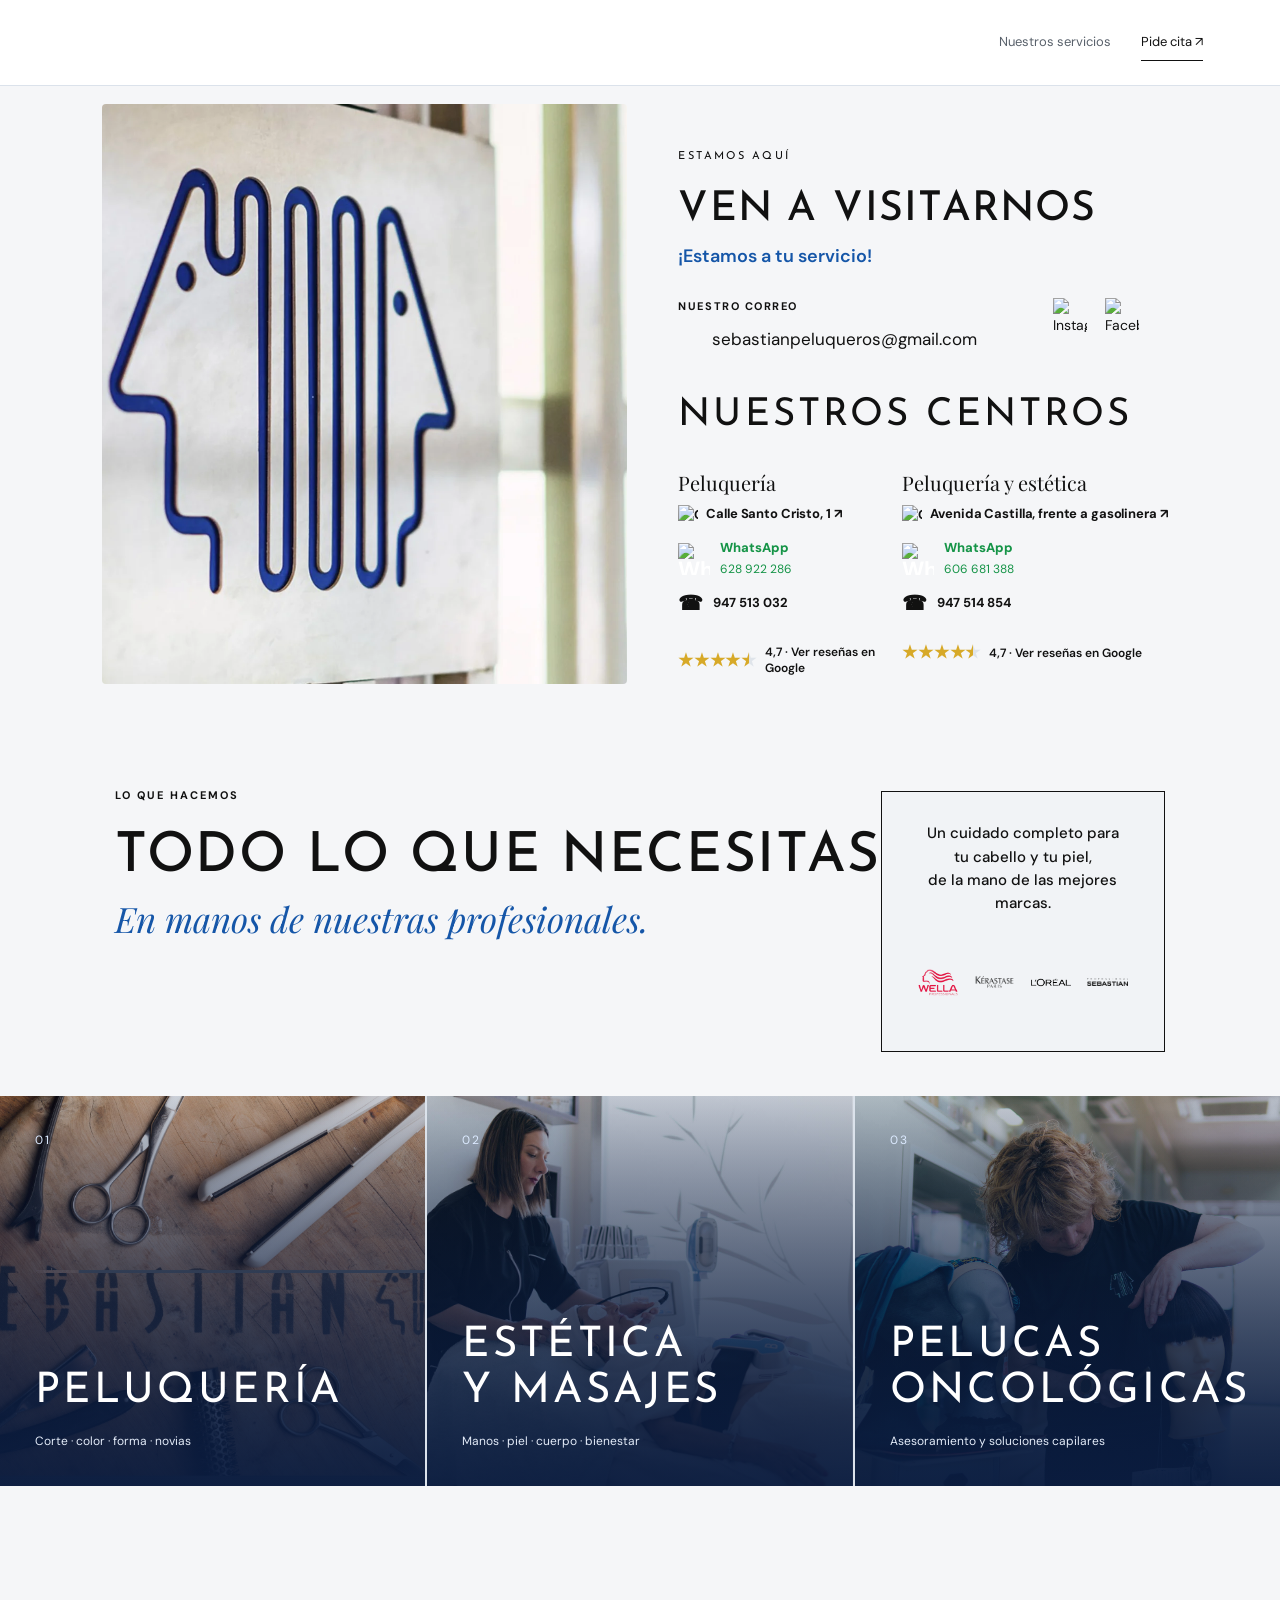
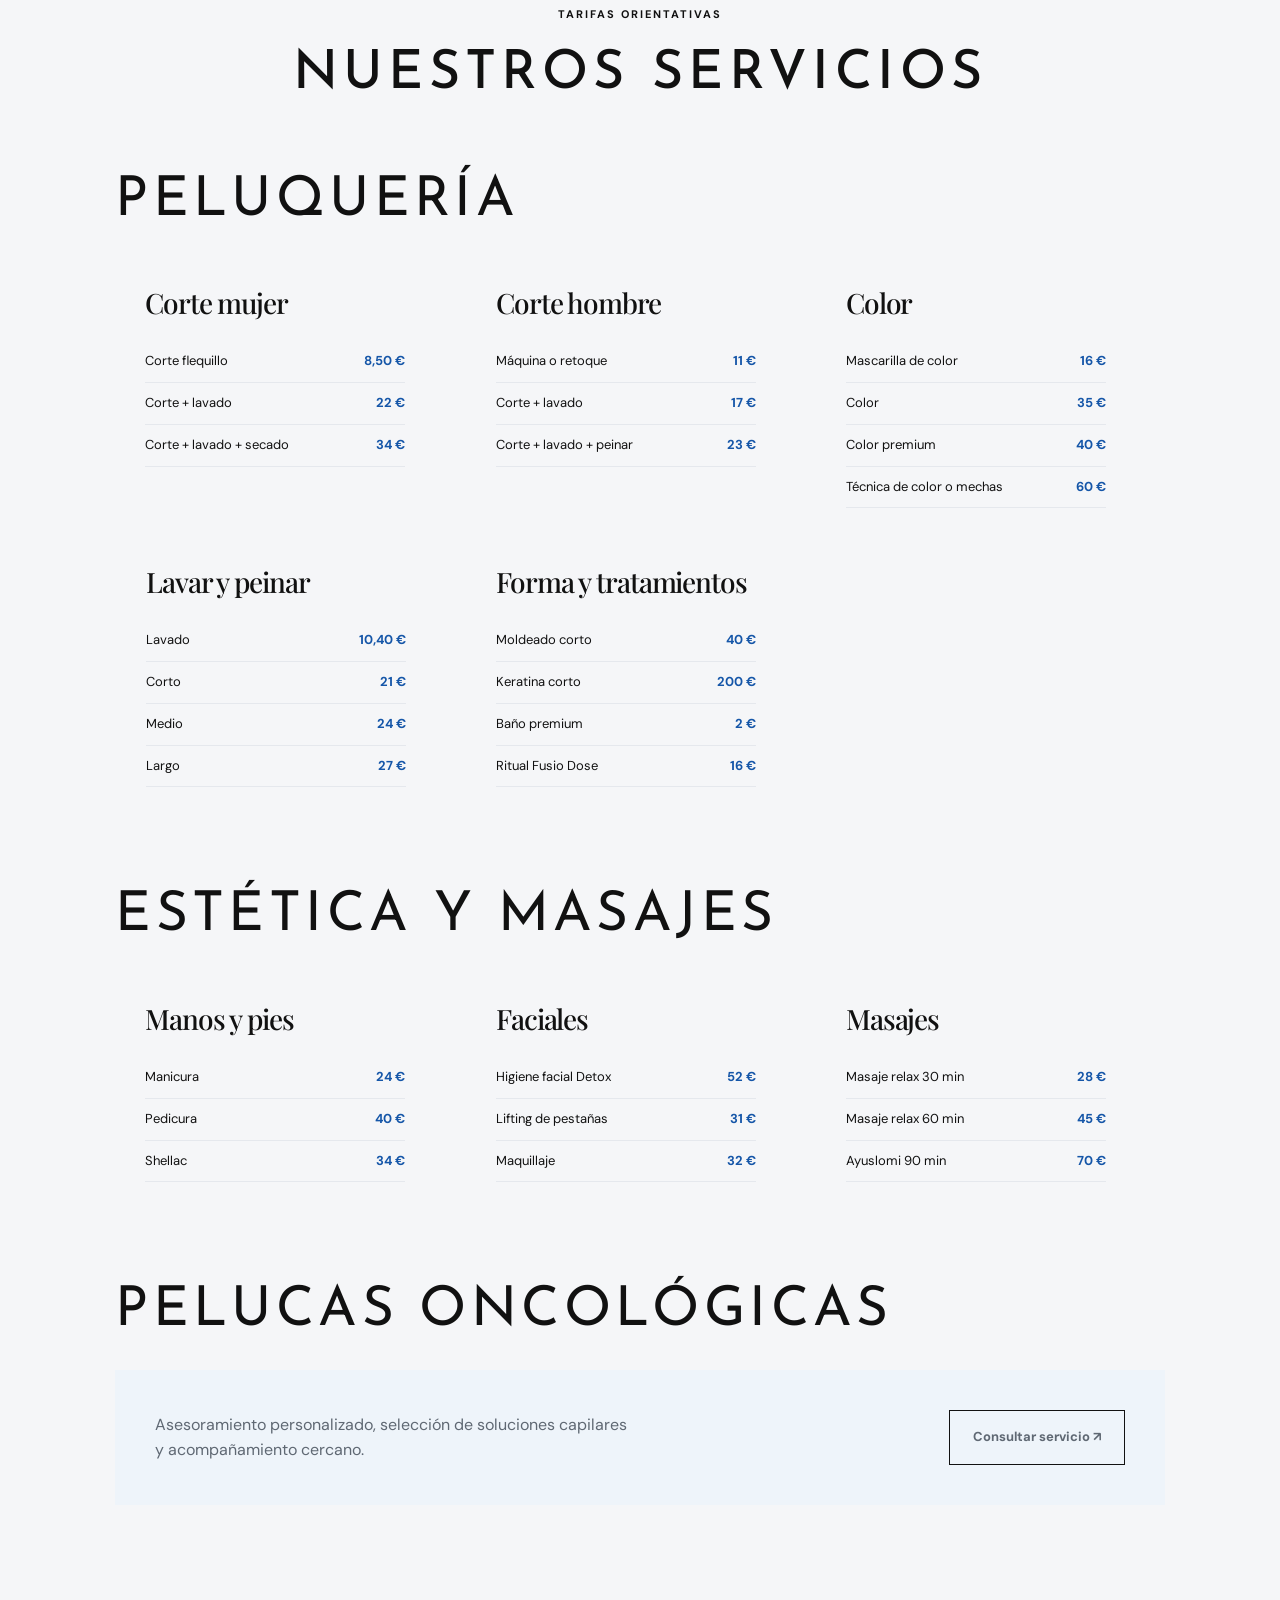
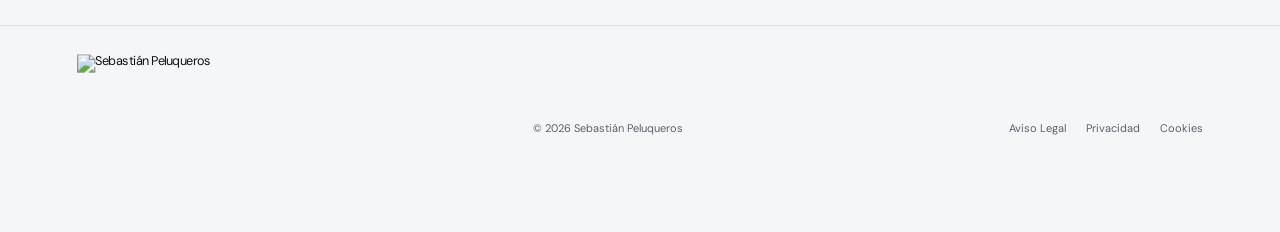
==== index.html @ 499eaffc "Actualizar tipografía de títulos principales" ====
<!doctype html>
<html lang="es">
<head>
  <meta charset="UTF-8" />
  <meta name="viewport" content="width=device-width, initial-scale=1.0" />
  <meta name="description" content="Sebastián Peluqueros: peluquería, estética, masajes y soluciones capilares en un espacio pensado para ti." />
  <title>Sebastián Peluqueros | Tu estilo, tu momento</title>
  <link rel="preconnect" href="https://fonts.googleapis.com">
  <link rel="preconnect" href="https://fonts.gstatic.com" crossorigin>
  <link href="https://fonts.googleapis.com/css2?family=DM+Sans:wght@400;500;600;700&family=Josefin+Sans:wght@300;400;500&family=Playfair+Display:wght@500;600&family=Manrope:wght@500;700;800&display=swap" rel="stylesheet">
  <link rel="stylesheet" href="styles.css?v=20260723-23" />
</head>
<body>
  <header class="site-header">
    <a class="brand brand-logo" href="#inicio" aria-label="Sebastián Peluqueros, inicio"><img src="https://raw.githubusercontent.com/juanarnaizlafuente/speluqueros-web/main/sebastian-peluqueros-wordmark.svg" alt="Sebastián Peluqueros"></a>
    <button class="menu-toggle" aria-label="Abrir menú" aria-expanded="false">☰</button>
    <nav class="main-nav" aria-label="Navegación principal">
      <a href="#precios">Nuestros servicios</a>
      <a class="nav-cta" href="#contacto">Pide cita <span>↗</span></a>
    </nav>
  </header>

  <main id="inicio">
    <section class="hero">
      <div class="hero-copy">
        <p class="eyebrow">Belleza · Cuidado · Confianza</p>
        <h1>Tu estilo<br><em>habla de ti.</em></h1>
        <p class="hero-text">Déjanos cuidarte y aconsejarte en nuestros centros.</p><p class="tagline">Porque nuestra prioridad, eres tú.</p>
        <div class="hero-actions"><a class="button button-dark" href="#contacto">Quiero mi cita <span>↗</span></a><a class="text-link" href="#servicios">Descubre nuestros servicios <span>↓</span></a></div>
      </div>
      <div class="hero-art hero-logo-panel" aria-label="Logotipo de Sebastián Peluqueros">
        <div class="hero-logo-badge"><span>SEBASTIÁN PELUQUEROS</span><img src="https://raw.githubusercontent.com/juanarnaizlafuente/speluqueros-web/main/sebastian-peluqueros-logo.svg" alt="Sebastián Peluqueros"></div>
      </div>
    </section>

    <section class="intro" id="nosotros"><p class="eyebrow">Nuestra forma de trabajar</p><h2>Más que una peluquería,<br><em>un momento para ti.</em></h2><p>Escuchamos lo que buscas, estudiamos lo que necesitas y trabajamos para que cada visita sea una experiencia. Técnica, cercanía y resultados que encajan contigo.</p><p class="intro-tagline">Nuestra prioridad, eres tú.</p></section>

    <section class="services" id="servicios"><div class="section-heading"><div><p class="eyebrow">Lo que hacemos</p><h2>Todo lo que necesitas</h2><p class="services-subtitle">En manos de nuestras profesionales.</p></div><div class="brands-panel"><p>Un cuidado completo para tu cabello y tu piel,<br>de la mano de las mejores marcas.</p><div class="brand-list" aria-label="Marcas con las que trabajamos"><img src="assets/wella.png" alt="Wella Professionals"><img src="assets/kerastase.png" alt="Kérastase Paris"><img src="assets/loreal.png" alt="L'Oréal Paris"><img src="assets/sebastian.png" alt="Sebastian Professional"></div></div></div>
      <div class="service-grid"><article><span class="service-number">01</span><h3>Peluquería</h3><p>Corte, color, mechas y peinados pensados para tu estilo y tu día a día.</p><a href="#contacto">Ver servicio ↗</a></article><article><span class="service-number">02</span><h3>Estética<br>& masajes</h3><p>Tratamientos faciales, corporales y masajes para desconectar y cuidarte.</p><a href="#contacto">Ver servicio ↗</a></article><article><span class="service-number">03</span><h3>Pelucas<br>oncológicas</h3><p>Asesoramiento cercano y soluciones capilares para recuperar tu confianza.</p><a href="#contacto">Ver servicio ↗</a></article></div>
    </section>

    <section class="category-links"><a id="peluqueria" class="category-card category-hair" href="#precios-peluqueria"><span>01</span><strong>Peluquería</strong><small>Corte · color · forma · novias</small></a><a id="estetica" class="category-card category-beauty" href="#precios-estetica"><span>02</span><strong>Estética<br>y masajes</strong><small>Manos · piel · cuerpo · bienestar</small></a><a id="pelucas" class="category-card category-care" href="#precios-pelucas"><span>03</span><strong>Pelucas<br>oncológicas</strong><small>Asesoramiento y soluciones capilares</small></a></section>


    <section class="prices" id="precios"><div class="section-heading"><div><p class="eyebrow">Tarifas orientativas</p><h2>NUESTROS SERVICIOS</h2></div><p>Precios tomados de la web actual. Cada servicio está separado por especialidad.</p></div><h3 id="precios-peluqueria" class="price-section-title">Peluquería</h3><div class="price-grid"><article><h3>Corte mujer</h3><p><span>Corte flequillo</span><b>8,50 €</b></p><p><span>Corte + lavado</span><b>22 €</b></p><p><span>Corte + lavado + secado</span><b>34 €</b></p></article><article><h3>Corte hombre</h3><p><span>Máquina o retoque</span><b>11 €</b></p><p><span>Corte + lavado</span><b>17 €</b></p><p><span>Corte + lavado + peinar</span><b>23 €</b></p></article><article><h3>Color</h3><p><span>Mascarilla de color</span><b>16 €</b></p><p><span>Color</span><b>35 €</b></p><p><span>Color premium</span><b>40 €</b></p><p><span>Técnica de color o mechas</span><b>60 €</b></p></article><article><h3>Lavar y peinar</h3><p><span>Lavado</span><b>10,40 €</b></p><p><span>Corto</span><b>21 €</b></p><p><span>Medio</span><b>24 €</b></p><p><span>Largo</span><b>27 €</b></p></article><article><h3>Forma y tratamientos</h3><p><span>Moldeado corto</span><b>40 €</b></p><p><span>Keratina corto</span><b>200 €</b></p><p><span>Baño premium</span><b>2 €</b></p><p><span>Ritual Fusio Dose</span><b>16 €</b></p></article></div><h3 id="precios-estetica" class="price-section-title">Estética y masajes</h3><div class="price-grid"><article><h3>Manos y pies</h3><p><span>Manicura</span><b>24 €</b></p><p><span>Pedicura</span><b>40 €</b></p><p><span>Shellac</span><b>34 €</b></p></article><article><h3>Faciales</h3><p><span>Higiene facial Detox</span><b>52 €</b></p><p><span>Lifting de pestañas</span><b>31 €</b></p><p><span>Maquillaje</span><b>32 €</b></p></article><article><h3>Masajes</h3><p><span>Masaje relax 30 min</span><b>28 €</b></p><p><span>Masaje relax 60 min</span><b>45 €</b></p><p><span>Ayuslomi 90 min</span><b>70 €</b></p></article></div><h3 id="precios-pelucas" class="price-section-title">Pelucas oncológicas</h3><div class="care-note"><p>Asesoramiento personalizado, selección de soluciones capilares y acompañamiento cercano.</p><a class="button button-outline" href="#contacto">Consultar servicio ↗</a></div></section>

    <!-- La cita se gestiona directamente desde los centros y sus teléfonos. -->
    <section class="contact" id="contacto"><div><p class="eyebrow">Estamos aquí</p><h2>Ven a <br><em>visitarnos</em></h2><p class="contact-service">¡Estamos a tu servicio!</p></div><div class="contact-details"><p class="contact-email-label">Nuestro correo</p><a href="mailto:sebastianpeluqueros@gmail.com">sebastianpeluqueros@gmail.com</a><div class="locations"><article><strong>Peluquería</strong><a class="map-link" href="https://maps.app.goo.gl/YRgb5vPEzxA4Watd9" target="_blank" rel="noopener"><img src="https://www.gstatic.com/images/branding/product/1x/maps_64dp.png" alt="Google Maps">Calle Santo Cristo, 1 ↗</a><a class="whatsapp-link" href="https://wa.me/34628922286" target="_blank" rel="noopener"><img class="whatsapp-icon" src="https://cdn.simpleicons.org/whatsapp/25D366" alt="WhatsApp"><span>WhatsApp<br><small>628 922 286</small></span></a><a class="phone-link" href="tel:+34947513032"><span aria-hidden="true">☎</span><span>947 513 032</span></a></article><article><strong>Peluquería y estética</strong><a class="map-link" href="https://maps.app.goo.gl/qPoXYW45ocehAfbY9" target="_blank" rel="noopener"><img src="https://www.gstatic.com/images/branding/product/1x/maps_64dp.png" alt="Google Maps">Avenida Castilla, frente a gasolinera ↗</a><a class="whatsapp-link" href="https://wa.me/34606681388" target="_blank" rel="noopener"><img class="whatsapp-icon" src="https://cdn.simpleicons.org/whatsapp/25D366" alt="WhatsApp"><span>WhatsApp<br><small>606 681 388</small></span></a><a class="phone-link" href="tel:+34947514854"><span aria-hidden="true">☎</span><span>947 514 854</span></a></article></div></div></section>
  </main>
  <footer><a class="brand brand-logo footer-brand" href="#inicio"><img class="footer-icon" src="https://raw.githubusercontent.com/juanarnaizlafuente/speluqueros-web/main/sebastian-peluqueros-logo.svg" alt="Sebastián Peluqueros"></a><p>© 2026 Sebastián Peluqueros</p><div><a href="aviso-legal.html">Aviso Legal</a><a href="privacidad.html">Privacidad</a><a href="cookies.html">Cookies</a></div></footer>
  <script src="script.js"></script>
</body>
</html>
---- styles.css ----
/* Integrar centros y precios en el fondo plateado, sin tarjetas blancas. */
.locations article{background:transparent!important}
.locations article strong{color:#111!important}
.price-grid{background:transparent!important}
.price-grid article,.price-grid article:nth-child(n){background:transparent!important}
:root{--ink:#24211f;--muted:#6e6862;--cream:#f5f1eb;--peach:#e8b9a4;--sage:#c8d0c5;--line:#d8d1c9}*{box-sizing:border-box}html{scroll-behavior:smooth}body{margin:0;color:var(--ink);background:var(--cream);font:16px/1.6 'DM Sans',sans-serif}a{color:inherit;text-decoration:none}.site-header{height:86px;display:flex;align-items:center;justify-content:space-between;padding:0 6vw;border-bottom:1px solid var(--line);background:rgba(245,241,235,.9);position:sticky;top:0;z-index:5;backdrop-filter:blur(10px)}.brand{display:inline-flex;flex-direction:column;line-height:.9;letter-spacing:-.04em}.brand span{font:600 27px 'Playfair Display',serif}.brand small{font-size:9px;letter-spacing:.28em;margin-top:8px}.main-nav{display:flex;gap:30px;align-items:center;font-size:13px}.main-nav>a:not(.nav-cta){color:var(--muted)}.nav-cta{border-bottom:1px solid var(--ink);padding:8px 0}.menu-toggle{display:none;background:none;border:0;font-size:25px}.hero{min-height:650px;display:grid;grid-template-columns:1fr 1fr;padding:7vw 9vw 6vw;overflow:hidden}.eyebrow{color:#9b735d;text-transform:uppercase;letter-spacing:.18em;font-size:11px;font-weight:700;margin:0 0 24px}.hero h1,h2{font:500 clamp(50px,7vw,94px)/.94 'Playfair Display',serif;letter-spacing:-.055em;margin:0}.hero h1 em,h2 em{color:#b87458;font-style:italic}.hero-text{color:var(--muted);max-width:410px;margin:30px 0;font-size:17px}.hero-actions{display:flex;gap:28px;align-items:center}.button{display:inline-flex;gap:22px;align-items:center;padding:16px 23px;font-size:13px;font-weight:700}.button-dark{background:var(--ink);color:var(--cream)}.button-light{background:var(--cream);color:var(--ink)}.button-outline{border:1px solid var(--ink)}.text-link{font-size:12px;color:var(--muted)}.text-link span{margin-left:10px}.hero-art{position:relative;min-height:500px}.art-circle{position:absolute;width:min(35vw,450px);height:min(35vw,450px);right:4%;top:5%;border-radius:50%;background:var(--peach)}.art-circle:before{content:'';position:absolute;width:65%;height:85%;left:18%;top:7%;border-radius:50% 50% 45% 45%;background:linear-gradient(135deg,#805e4e,#dba48b 60%,#7d5547);transform:rotate(12deg);opacity:.92}.art-card{position:absolute;background:var(--ink);color:var(--cream);padding:22px}.art-card-one{top:16%;left:7%;width:125px;height:135px;display:flex;flex-direction:column;justify-content:space-between}.art-card-one span{color:var(--peach);font-size:12px}.art-card-one strong{font:22px/1 'Playfair Display',serif}.art-card-two{right:4%;bottom:17%;background:var(--sage);color:var(--ink);font-size:38px;border-radius:50%;width:80px;height:80px;text-align:center;padding:14px}.art-caption{position:absolute;bottom:2%;left:20%;font:italic 18px 'Playfair Display',serif}.intro{padding:130px 15vw;text-align:center;background:#e8ddd2}.intro h2{font-size:clamp(45px,6vw,78px)}.intro>p:last-child{max-width:550px;margin:35px auto 0;color:var(--muted)}.services{padding:120px 9vw}.section-heading{display:flex;justify-content:space-between;align-items:end;margin-bottom:70px}.section-heading>p{max-width:220px;color:var(--muted);font-size:14px}.service-grid{display:grid;grid-template-columns:repeat(3,1fr);gap:1px;background:var(--line)}article{background:var(--cream);padding:35px;min-height:280px}article:nth-child(2){background:#e9c2ad}article:nth-child(3){background:#d1d8ce}.service-number{font-size:12px;color:var(--muted)}h3{font:500 37px/1 'Playfair Display',serif;margin:45px 0 20px;letter-spacing:-.04em}article p{color:var(--muted);font-size:14px;max-width:260px}article a{font-size:12px;font-weight:700;border-bottom:1px solid currentColor;padding-bottom:5px}.feature{display:grid;grid-template-columns:1.05fr .95fr;min-height:600px;background:var(--ink);color:var(--cream)}.feature-image{background:linear-gradient(145deg,#d9c0aa,#785b52 48%,#302a28);min-height:500px;display:flex;align-items:end;padding:8vw;color:var(--cream);font:clamp(31px,4vw,62px)/.95 'Playfair Display',serif}.feature-image em{color:var(--peach)}.feature-copy{padding:10vw 9vw}.feature-copy h2{font-size:clamp(45px,5vw,70px)}.feature-copy>p:not(.eyebrow){color:#c2bbb4;max-width:390px;margin:32px 0 38px}.contact{padding:110px 9vw;display:flex;justify-content:space-between}.contact-details{margin-top:40px;color:var(--muted);font-size:14px}.contact-details a{color:var(--ink);border-bottom:1px solid var(--ink)}.booking{background:#a97762;color:var(--cream);padding:90px 9vw;display:flex;justify-content:space-between;align-items:end}.booking h2{font-size:clamp(48px,6vw,80px)}.booking>div:last-child{max-width:270px}.booking>div:last-child>p{margin:0 0 28px;color:#f4dfd3;font-size:14px}footer{padding:38px 6vw;border-top:1px solid var(--line);display:flex;justify-content:space-between;align-items:center;font-size:11px;color:var(--muted)}footer .brand{color:var(--ink)}footer div{display:flex;gap:20px}@media(max-width:760px){.site-header{height:72px;padding:0 6vw}.main-nav{display:none;position:absolute;top:72px;left:0;right:0;background:var(--cream);padding:25px 8vw;flex-direction:column;align-items:flex-start;border-bottom:1px solid var(--line)}.main-nav.is-open{display:flex}.menu-toggle{display:block}.hero{display:block;padding:70px 8vw 30px}.hero-art{min-height:400px;margin-top:35px}.art-circle{width:70vw;height:70vw;right:0}.hero-actions{flex-wrap:wrap}.intro,.services,.contact{padding:80px 8vw}.section-heading,.booking,.contact{display:block}.section-heading>p{margin-top:28px}.service-grid{display:block;background:none}.service-grid article{margin-bottom:2px}.feature{display:block}.feature-image{min-height:420px;padding:12vw}.feature-copy{padding:80px 8vw}.booking>div:last-child{margin-top:35px}footer{display:block;padding:32px 8vw}footer p{margin:25px 0} }
/* Centros y contacto */
.locations{display:grid;grid-template-columns:1fr 1fr;gap:28px;margin-top:30px}.locations article{display:flex;flex-direction:column;gap:8px;padding:0;min-height:0;background:transparent}.locations strong{font:400 20px 'Playfair Display',serif}.locations a{border:0;font-size:13px}
.whatsapp-link{display:flex!important;align-items:center;gap:10px;color:#159447!important;font-weight:800}.whatsapp-link small{font:400 12px 'DM Sans',sans-serif}.whatsapp-icon{display:grid;place-items:center;width:30px;height:30px;border-radius:50%;background:#25d366;color:white;font-size:22px;line-height:1;font-weight:700}.brand span{font-family:'Manrope',sans-serif;font-weight:800;letter-spacing:-.07em;color:#1556a8}.brand small{color:#1556a8}.prices{padding:120px 9vw;background:#fff}.price-grid{display:grid;grid-template-columns:repeat(3,1fr);gap:2px;background:#dbe2eb}.price-grid article{background:#fff;min-height:0;padding:30px}.price-grid article:nth-child(n){background:#fff}.price-grid h3{margin:0 0 24px;font-size:28px;color:#1556a8}.price-grid p{display:flex;justify-content:space-between;gap:16px;border-bottom:1px solid #e5e8ed;padding:10px 0;margin:0;color:#5f6873;font-size:13px}.price-grid b{color:#1556a8;white-space:nowrap}.photo-placeholder{background:linear-gradient(145deg,#e7eef7,#9bb3d1 48%,#315d91)!important}.photo-placeholder span{color:#fff}.photo-placeholder em{color:#cfe2ff}
.whatsapp-link .whatsapp-icon{display:block;width:32px;height:32px;border-radius:0;background:transparent}.map-link{display:flex!important;align-items:center;gap:8px}.map-link img{width:20px;height:20px;flex:0 0 20px}.brand span{font-family:'Manrope',sans-serif;font-weight:800;letter-spacing:-.07em;color:#1556a8}.brand small{color:#1556a8}.prices{padding:120px 9vw;background:#fff}.price-grid{display:grid;grid-template-columns:repeat(3,1fr);gap:2px;background:#dbe2eb}.price-grid article{background:#fff;min-height:0;padding:30px}.price-grid article:nth-child(n){background:#fff}.price-grid h3{margin:0 0 24px;font-size:28px;color:#1556a8}.price-grid p{display:flex;justify-content:space-between;gap:16px;border-bottom:1px solid #e5e8ed;padding:10px 0;margin:0;color:#5f6873;font-size:13px}.price-grid b{color:#1556a8;white-space:nowrap}.photo-placeholder{background:linear-gradient(145deg,#e7eef7,#9bb3d1 48%,#315d91)!important}.photo-placeholder span{color:#fff}.photo-placeholder em{color:#cfe2ff}
.phone-link{display:flex!important;align-items:center;gap:10px;color:var(--ink)!important;font-weight:700}.phone-link>span:first-child{font-size:20px;line-height:1}.footer-brand{flex-direction:row;align-items:center;gap:12px}.footer-brand img:not(.footer-icon){width:180px;height:42px}.footer-brand .footer-icon{width:38px;height:38px;object-fit:contain}
.tagline{color:#1556a8;font:500 21px 'Playfair Display',serif;font-style:italic;margin:8px 0 30px}.intro-tagline{color:#1556a8;font:500 27px 'Playfair Display',serif;font-style:italic;margin:38px 0 0}.hero h1 em{color:#1556a8}
.brand-logo{align-items:center;line-height:1!important;gap:5px}.brand-logo span{font-family:'Josefin Sans',sans-serif!important;font-size:24px!important;font-weight:400!important;letter-spacing:.22em!important;color:#111!important}.brand-logo small{font-family:'Josefin Sans',sans-serif;font-size:10px;letter-spacing:.48em;margin-left:.42em;color:#111!important}
.brand-logo img{display:block;object-fit:contain}.site-header .brand-logo{display:flex;align-items:center;width:230px;height:54px;overflow:hidden}.site-header .brand-logo img{width:230px;height:54px}.site-header .brand-logo img{object-position:center}.footer-brand{display:flex;align-items:center;gap:12px;width:auto}.footer-brand .footer-icon{width:52px;height:52px;object-fit:contain}.footer-brand img:not(.footer-icon){width:230px;height:48px;object-fit:contain}
body{background:#fff}.site-header{background:rgba(255,255,255,.92);border-color:#dbe2eb}.intro{background:#eef4fa}.booking{background:#1556a8}.booking>div:last-child>p{color:#dceaff}
@media(max-width:760px){.locations{grid-template-columns:1fr}.prices{padding:80px 8vw}.price-grid{grid-template-columns:1fr}}
.category-links{display:grid;grid-template-columns:repeat(3,1fr);gap:2px;background:#dbe2eb}
.category-card{min-height:390px;padding:35px;display:flex;flex-direction:column;justify-content:flex-end;color:#fff;position:relative;overflow:hidden;background-size:cover;background-position:center;transition:transform .25s ease,filter .25s ease}
.category-card:hover{filter:saturate(1.12);transform:translateY(-3px)}
.category-card:before{content:"";position:absolute;inset:0;background:linear-gradient(180deg,rgba(14,43,91,.08),rgba(11,29,65,.88))}
.category-card>*{position:relative;z-index:1}
.category-card span{font-size:12px;letter-spacing:.16em;margin-bottom:auto;color:#dceaff}
.category-card strong{font:500 42px/.95 'Playfair Display',serif;letter-spacing:-.035em}
.category-card small{margin-top:18px;font-size:12px;color:#e3ebf8}
.category-hair{background-image:url("https://images.unsplash.com/photo-1562322140-8baeececf3df?auto=format&fit=crop&w=1200&q=80")}
.category-beauty{background-image:url("https://images.unsplash.com/photo-1570172619644-dfd03ed5d881?auto=format&fit=crop&w=1200&q=80")}
.category-care{background-image:url("https://images.unsplash.com/photo-1515377905703-c4788e51af15?auto=format&fit=crop&w=1200&q=80")}
.price-section-title{font:500 52px/1 'Playfair Display',serif;color:#1556a8;margin:70px 0 28px;letter-spacing:-.04em}
.prices .price-section-title:first-of-type{margin-top:0}
.care-note{display:flex;justify-content:space-between;align-items:center;padding:40px;background:#eef4fa;color:#5f6873}
.care-note p{max-width:480px;margin:0}
@media(max-width:760px){.category-links{display:block;background:none}.category-card{min-height:300px;margin-bottom:2px}.price-section-title{font-size:42px}.care-note{display:block}.care-note .button{margin-top:24px}}
.site-header .brand-logo{width:420px;height:72px}
.site-header .brand-logo img{width:420px;height:72px}
.site-header .brand-logo{overflow:visible}
.site-header .brand-logo img{transform:scale(2.8);transform-origin:center}
.site-header .brand-logo img{filter:grayscale(1) brightness(0)}
.footer-brand .footer-icon{width:78px;height:78px}
.footer-brand .footer-icon{width:170px;height:170px;transform:scale(1.35);transform-origin:left center}
.footer-brand .footer-icon{width:130px;height:130px;transform:scale(1.15)}
.hero-logo-panel{display:flex;align-items:center;justify-content:center;min-height:500px;background:linear-gradient(135deg,#c88c70 0%,#e2b29b 55%,#b8785f 100%);border-radius:34px 8px 34px 8px;overflow:hidden;position:relative;isolation:isolate}
.hero-logo-panel:before,.hero-logo-panel:after{content:"";position:absolute;border-radius:50%;z-index:-1}
.hero-logo-panel:before{width:260px;height:260px;left:-70px;top:-80px;background:rgba(255,239,226,.25)}
.hero-logo-panel:after{width:180px;height:180px;right:-45px;bottom:-50px;border:1px solid rgba(255,239,226,.55)}
.hero-logo-badge{width:min(62%,360px);aspect-ratio:1/1;display:flex;flex-direction:column;align-items:center;justify-content:center;gap:22px;padding:32px;background:#f1d7c7;border-radius:42% 58% 55% 45% / 48% 42% 58% 52%;box-shadow:0 22px 50px rgba(80,45,35,.18);transform:rotate(-3deg)}
.hero-logo-badge span{font:700 10px 'Manrope',sans-serif;letter-spacing:.24em;color:#8c5b4c;text-align:center}
.hero-logo-badge img{width:75%;height:auto;display:block;object-fit:contain;transform:rotate(3deg)}
.booking{display:none}
:root{--peach:#1556a8;--cream:#fff;--ink:#111;--muted:#59616b;--line:#d9e1eb}
.eyebrow{color:#1556a8}
.hero-logo-panel{background:linear-gradient(135deg,#1556a8,#0d3875 58%,#111)}
.hero-logo-badge{background:#fff}.hero-logo-badge span{color:#1556a8}
.contact{background:#fff;padding-top:130px;padding-bottom:130px;display:grid;grid-template-columns:.8fr 1.2fr;gap:8vw;align-items:start}
.contact-details{position:relative}.contact-details>p{display:none}.contact-details:before{content:"Nuestro correo";display:block;color:#1556a8;font-weight:700;letter-spacing:.14em;text-transform:uppercase;font-size:11px;margin-bottom:10px}.contact-details>a{display:inline-flex;align-items:center;gap:10px;font-size:17px;margin-bottom:42px}.contact-details>a:before{content:"";width:24px;height:24px;background:url("https://www.gstatic.com/images/branding/product/1x/gmail_2020q4_32dp.png") center/contain no-repeat}.locations:before{content:"Nuestros centros";display:block;font:500 44px/1 'Playfair Display',serif;color:#111;margin-bottom:30px}.locations{display:grid;grid-template-columns:repeat(2,1fr);gap:2px;background:#d9e1eb}.locations article{background:#fff}.price-grid h3,.price-section-title{color:#1556a8}
@media(max-width:760px){.hero-logo-panel{min-height:390px;margin-top:35px}.hero-logo-badge{width:72%}.hero-logo-badge img{width:78%}}
.footer-brand img:not(.footer-icon){width:310px;height:68px}
.footer-brand{overflow:visible}
.footer-brand img:not(.footer-icon){transform:scale(1.8);transform-origin:left center}
@media(max-width:760px){.site-header .brand-logo{width:280px;height:58px}.site-header .brand-logo img{width:280px;height:58px}.footer-brand img:not(.footer-icon){width:220px;height:58px}}
.locations{display:grid;grid-template-columns:repeat(2,minmax(0,1fr));gap:34px;background:transparent}
.locations:before{grid-column:1/-1;background:transparent;margin-bottom:0;color:#111}
.locations article{background:#fff;padding:0;min-height:0}
.contact .eyebrow,.contact-details:before{color:#111}
.contact h2 em{color:#1556a8}
.site-header .brand-logo img{transform:scale(3.15)}
.contact h2 em{font-size:0}
.contact h2 em:after{content:"visitarnos.";font-size:clamp(48px,6vw,78px);font-style:italic}
.contact>div:first-child:after{content:"Estamos a tu servicio.";display:block;margin-top:28px;color:#111;font:500 18px 'DM Sans',sans-serif}
.contact{grid-template-columns:.72fr 1.28fr;gap:4vw}
.contact-details{min-width:0}
.locations{column-gap:28px}
.phone-link{margin-bottom:6px!important;flex-wrap:wrap}
.phone-link:after{content:"★★★★★";flex:0 0 100%;display:block;margin-top:12px;color:#d7a928;font:600 14px 'DM Sans',sans-serif;letter-spacing:.04em}
.phone-link>span:last-child:after{content:"4,9 · Ver reseñas en Google";display:block;margin-top:3px;color:#111;font:600 12px 'DM Sans',sans-serif;letter-spacing:.02em}
.contact>div:first-child:after{content:"¡Estamos a tu servicio!";margin-top:42px;font-size:22px;font-weight:500}
.site-header .brand-logo img{transform:scale(3.45)}
.phone-link:after,.phone-link>span:last-child:after{content:none!important;display:none!important}
.rating-link{display:flex!important;align-items:center;gap:8px;margin-top:12px;color:#111!important;font:600 12px 'DM Sans',sans-serif!important;border:0!important}
.rating-stars{color:#d7a928;font-size:17px;letter-spacing:.04em;line-height:1}
.rating-stars i{font-style:normal;background:linear-gradient(90deg,#d7a928 50%,#dfe4ea 50%);background-clip:text;-webkit-background-clip:text;color:transparent}
.contact-details>a{border-bottom:0!important}
.contact-details{position:relative}
.social-links{display:flex;gap:18px;margin:24px 0 34px;align-items:center}
.contact-details>.social-links{position:absolute;right:2vw;top:0;margin:0}
.social-links a{display:inline-flex;width:34px;height:34px;border:0!important;transition:transform .2s ease,opacity .2s ease}
.social-links a:hover{transform:translateY(-2px);opacity:.7}
.social-links img{width:100%;height:100%;object-fit:contain}
.site-header .brand-logo img{pointer-events:none}
.site-header .brand-logo img{transform:scale(3.7)}
.eyebrow{color:#111!important}
.site-header .brand-logo img{transform:scale(4.6);filter:grayscale(1) brightness(0)}
.prices .price-section-title,
.prices .price-grid article h3,
.prices .price-grid article p span{color:#111!important}

/* Servicios: composición limpia y diferenciada */
.intro{display:none}
.services .section-heading{align-items:flex-start}
.services{padding-top:72px;padding-bottom:24px}
.services .section-heading{margin-bottom:20px}
.services .section-heading h2{color:#111;white-space:nowrap}
.services .services-subtitle{margin:14px 0 0;color:#1556a8;font:italic 35px/1.05 'Playfair Display',serif}
.services .brands-panel{max-width:500px;margin-top:4px;padding:30px 36px;background:#f1f3f6;border:1px solid #111}
.services .brands-panel>p{margin:0;color:#111;text-align:center;font-size:15px;font-weight:500;line-height:1.55}
.services .brand-list{display:grid;grid-template-columns:repeat(4,minmax(0,1fr));align-items:center;justify-items:center;gap:16px;margin-top:28px}
.services .brand-list img{display:block;width:100%;height:78px;object-fit:contain;mix-blend-mode:multiply;filter:contrast(1.08)}
.services .service-grid{display:none}
.services .service-grid article:nth-child(1){background:#1556a8;color:#fff}
.services .service-grid article:nth-child(1) p,
.services .service-grid article:nth-child(1) .service-number,
.services .service-grid article:nth-child(1) a{color:#fff}
.services .service-grid article:nth-child(2){background:#f7f9fc;color:#111}
.services .service-grid article:nth-child(3){background:#fff;color:#111}

/* Precios: título centrado y paleta azul */
.prices .section-heading{justify-content:center;text-align:center}
.prices .section-heading h2 em{color:#1556a8}
.prices .section-heading>p{display:none}

@media(max-width:760px){
  .services{padding-top:55px;padding-bottom:55px}
  .services .brands-panel{margin-top:30px;max-width:none}
  .services .brand-list{grid-template-columns:repeat(2,minmax(0,1fr));gap:16px}
  .services .section-heading h2{white-space:normal}
  .services .services-subtitle{font-size:27px}
}
.hero{padding-top:3vw}
@media(max-width:760px){.contact-details>.social-links{position:static;margin:24px 0 34px}}

/* Ajuste móvil: evita desbordamientos y solapamientos en pantallas estrechas */
@media (max-width: 760px){
  html,body{overflow-x:hidden}
  .site-header{padding:0 5vw}
  .site-header .brand-logo{width:180px;height:48px}
  .site-header .brand-logo img{width:180px;height:48px;transform:scale(1.65)}
  .main-nav{gap:18px;font-size:14px}
  .hero{padding:52px 7vw 24px;min-height:0}
  .hero-copy{min-width:0}
  .hero h1{font-size:clamp(48px,15vw,72px);overflow-wrap:anywhere}
  .hero-text{max-width:none;margin:24px 0;font-size:16px}
  .hero-actions{gap:18px;align-items:flex-start;flex-direction:column}
  .hero-actions .button,.hero-actions .text-link{width:max-content}
  .hero-art{min-height:330px;margin:28px 0 0}
  .hero-logo-panel{min-height:330px;margin-top:0;border-radius:24px 6px 24px 6px}
  .hero-logo-badge{width:70%;gap:14px;padding:24px}
  .hero-logo-badge img{width:82%}
  .intro{padding:72px 7vw}
  .services{padding:58px 7vw 44px}
  .services .section-heading{display:block;margin-bottom:24px}
  .services .section-heading h2{font-size:clamp(42px,12vw,64px)}
  .services .services-subtitle{font-size:25px}
  .services .brands-panel{padding:24px 18px;margin-top:28px}
  .services .brands-panel>p{font-size:14px}
  .services .brand-list{gap:10px;margin-top:22px}
  .services .brand-list img{height:58px}
  .category-card{min-height:260px;padding:26px}
  .feature-copy{padding:64px 7vw}
  .feature-copy h2{font-size:clamp(44px,12vw,64px)}
  .prices{padding:72px 7vw}
  .prices .section-heading{display:block;margin-bottom:30px}
  .prices .section-heading h2{font-size:clamp(46px,13vw,68px)}
  .price-section-title{font-size:40px;margin:52px 0 22px}
  .price-grid{display:block;background:#dbe2eb}
  .price-grid article{padding:24px 20px;margin-bottom:2px}
  .price-grid h3{font-size:28px}
  .booking{padding:68px 7vw}
  .contact{display:block;padding:76px 7vw}
  .contact h2{font-size:clamp(50px,14vw,76px)}
  .contact-details{margin-top:54px}
  .locations{display:block}
  .locations:before{font-size:38px;margin:34px 0 24px}
  .locations article{margin-bottom:32px}
  .map-link{align-items:flex-start}
  .map-link img{margin-top:3px}
  .contact-details>.social-links{justify-content:flex-start}
  footer{padding:28px 7vw}
  .footer-brand img:not(.footer-icon){width:190px;height:48px;transform:none}
  .footer-brand .footer-icon{width:48px;height:48px;transform:none}
}
@media (max-width: 420px){
  .site-header .brand-logo{width:155px}
  .site-header .brand-logo img{width:155px;transform:scale(1.45)}
  .main-nav{padding-left:7vw;padding-right:7vw}
  .hero{padding-left:6vw;padding-right:6vw}
  .services,.prices,.contact,.feature-copy,.booking{padding-left:6vw;padding-right:6vw}
  .hero-logo-panel{min-height:285px}
  .hero-logo-badge{width:76%;padding:18px}
  .services .brand-list img{height:50px}
  .locations:before{font-size:34px}
}

/* La información de contacto es la primera pantalla de la web. */
main#inicio{display:flex;flex-direction:column}
main#inicio>.hero{display:none}
main#inicio>.contact{order:-1}
.contact-service{margin-top:2rem;font:600 1.15rem/1.3 'DM Sans',sans-serif;color:#1556a8}
.contact-email-label{margin-bottom:.45rem;text-transform:uppercase;letter-spacing:.14em;font-size:.75rem;font-weight:700}
.contact-details>a[href^="mailto:"]{text-decoration:none;color:#111}

/* Contacto prioritario: imagen del salón a la izquierda y datos a la derecha. */
.contact{grid-template-columns:minmax(0,1fr) minmax(0,1fr);column-gap:6vw;align-items:start}
.contact:before{content:"";grid-column:1;grid-row:1 / span 2;min-height:560px;background:url("assets/Fotos/logo-salon-mejorado.svg") center/cover no-repeat}
.contact>div:first-child{grid-column:2;grid-row:1;padding-top:18px}
.contact-details{grid-column:2;grid-row:2;margin-top:0}
.contact>div:first-child:after{display:block}
.contact h2 em{font-size:0}
.contact h2 em:after{content:"visitarnos.";font-size:clamp(48px,6vw,78px);font-style:italic}
@media(max-width:760px){
  .contact{display:grid;grid-template-columns:1fr;row-gap:28px}
  .contact:before{grid-column:1;grid-row:1;min-height:300px}
  .contact>div:first-child{grid-column:1;grid-row:2;padding-top:0}
  .contact-details{grid-column:1;grid-row:3}
}

.contact>div:first-child:after{content:none!important;display:none!important}

/* Contacto prioritario: imagen del salón a la izquierda y datos a la derecha. */
.contact{grid-template-columns:minmax(0,1fr) minmax(0,1fr);column-gap:6vw;align-items:start}
.contact:before{content:"";grid-column:1;grid-row:1 / span 2;min-height:560px;background:url("assets/Fotos/logo-salon-mejorado.svg") center/cover no-repeat}
.contact>div:first-child{grid-column:2;grid-row:1;padding-top:18px}
.contact-details{grid-column:2;grid-row:2;margin-top:0}
.contact>div:first-child:after{display:block}
.contact>div:first-child:after{content:none!important;display:none!important}

/* Ajuste final de contacto: logo nítido y composición más compacta. */
.contact{padding-top:62px;padding-bottom:78px}
.contact:before{min-height:520px;background:#fff url("assets/Fotos/slider-salon.svg") center/cover no-repeat;border-radius:4px}
.contact>div:first-child{padding-top:0}
.contact>div:first-child:after{content:none!important;display:none!important}
.contact-details>a[href^="mailto:"]{margin-bottom:22px}
.locations:before{margin-bottom:16px}
.locations{gap:24px}
@media(max-width:760px){
  .contact{padding-top:46px;padding-bottom:58px}
  .contact:before{min-height:280px;background-size:62% auto}
  .contact-details>a[href^="mailto:"]{margin-bottom:18px}
  .locations:before{margin-bottom:14px}
}
.contact h2 em{font-size:0}
.contact h2 em:after{content:"visitarnos.";font-size:clamp(48px,6vw,78px);font-style:italic}
@media(max-width:760px){
  .contact{display:grid;grid-template-columns:1fr;row-gap:28px}
  .contact:before{grid-column:1;grid-row:1;min-height:300px}
  .contact>div:first-child{grid-column:1;grid-row:2;padding-top:0}
  .contact-details{grid-column:1;grid-row:3}
}

@media(max-width:760px){.contact:before{background-size:cover;background-position:center;min-height:280px}}

.contact>div:first-child:after{content:none!important;display:none!important}

/* Ajuste final de contacto: logo nítido y composición más compacta. */
.contact{padding-top:62px;padding-bottom:78px}
.contact:before{min-height:520px;background:#fff url("assets/Fotos/slider-salon.svg") center/cover no-repeat;border-radius:4px}
.contact>div:first-child{padding-top:0}
.contact>div:first-child:after{content:none!important;display:none!important}
.contact-details>a[href^="mailto:"]{margin-bottom:22px}
.locations:before{margin-bottom:16px}
.locations{gap:24px}
@media(max-width:760px){
  .contact{padding-top:46px;padding-bottom:58px}
  .contact:before{min-height:280px;background-size:62% auto}
  .contact-details>a[href^="mailto:"]{margin-bottom:18px}
  .locations:before{margin-bottom:14px}
}

/* Contacto compacto: el título y los datos quedan juntos a la derecha. */
.contact{position:relative;display:grid;grid-template-columns:minmax(0,1fr) minmax(0,1fr);align-content:start;row-gap:0}
.contact:before{position:absolute;left:9vw;top:0;width:calc(50% - 12vw);height:520px;min-height:0;grid-column:auto;grid-row:auto}
.contact>div:first-child,.contact-details{grid-column:2;grid-row:auto}
.contact>div:first-child{padding-top:0}
.contact h2{font:700 clamp(28px,3vw,44px)/1.08 'DM Sans',sans-serif;letter-spacing:.04em;text-transform:uppercase;white-space:nowrap;color:#111}
.contact h2 br{display:none}
.contact h2 em{font:inherit!important;font-style:normal!important;color:#111!important}
.contact h2 em:after{content:none!important}
.contact-service{margin:14px 0 0!important;color:#1556a8!important;font-size:18px!important}
.contact-details{margin-top:30px}
.contact-details>a[href^="mailto:"]{margin-bottom:14px}
.locations:before{margin-bottom:10px}
@media(max-width:760px){
  .contact{display:grid;grid-template-columns:1fr;row-gap:24px}
  .contact:before{position:static;grid-column:1;grid-row:1;width:100%;height:280px;min-height:280px}
  .contact>div:first-child{grid-column:1;grid-row:2}
  .contact-details{grid-column:1;grid-row:3;margin-top:0}
  .contact h2{font-size:clamp(25px,8vw,36px);white-space:normal}
}
.contact h2 em{font-size:0}
.contact h2 em:after{content:"visitarnos.";font-size:clamp(48px,6vw,78px);font-style:italic}
@media(max-width:760px){
  .contact{display:grid;grid-template-columns:1fr;row-gap:28px}
  .contact:before{grid-column:1;grid-row:1;min-height:300px}
  .contact>div:first-child{grid-column:1;grid-row:2;padding-top:0}
  .contact-details{grid-column:1;grid-row:3}
}

.contact h2{font:400 clamp(28px,3vw,44px)/1.08 'DM Sans',sans-serif;letter-spacing:.045em;text-transform:uppercase;white-space:nowrap;color:#111}

.contact h2{font:400 clamp(28px,3vw,44px)/1.08 'Avenir Next','Avenir','Montserrat','DM Sans',sans-serif;letter-spacing:.035em;text-transform:uppercase;white-space:nowrap;color:#111}.contact h2 em{margin-left:.3em}

/* Imagen un poco más baja y grande en escritorio. */
.contact:before{left:8vw;top:18px;width:calc(50% - 9vw);height:580px}
@media(max-width:760px){.contact:before{position:static;width:100%;height:300px;min-height:300px;margin-top:10px;background-size:cover}}


/* Tipografía de títulos: Josefin Sans Light, fina y geométrica como la referencia. */
.contact h2,
.contact h2 em {
  font-family:'Josefin Sans',sans-serif!important;
  font-weight:300!important;
  font-style:normal!important;
  text-transform:uppercase!important;
  color:#111!important;
  letter-spacing:.12em!important;
  line-height:1!important;
}
.contact h2 {
  font-size:clamp(26px,3.2vw,52px)!important;
  white-space:nowrap!important;
}
.contact h2 em {
  font-size:inherit!important;
  margin-left:.16em!important;
}
.contact h2 br,
.contact h2 em:after {
  display:none!important;
  content:none!important;
}
.contact .eyebrow,
.contact-email-label {
  font-family:'Josefin Sans',sans-serif!important;
  font-weight:400!important;
  letter-spacing:.22em!important;
}
@media(max-width:760px){
  .contact h2 {
    font-size:clamp(24px,7.2vw,40px)!important;
    letter-spacing:.08em!important;
    white-space:nowrap!important;
  }
  .contact h2 em {margin-left:.08em!important}
}


/* Tipografía predeterminada para títulos de contacto y secciones. */
:root{--title-font:'Josefin Sans',sans-serif}
.contact h2,
.contact h2 em{
  font-family:var(--title-font)!important;
  font-weight:500!important;
}
.contact h2 em:after{content:none!important}
.locations:before{
  font-family:var(--title-font)!important;
  font-weight:400!important;
  letter-spacing:.08em!important;
  text-transform:uppercase!important;
  font-size:clamp(30px,3vw,44px)!important;
  line-height:1!important;
}
.locations article .map-link{
  white-space:nowrap;
  font-size:12px;
  letter-spacing:-.015em;
}
@media(max-width:760px){
  .locations article .map-link{
    white-space:normal;
    font-size:13px;
    letter-spacing:normal;
  }
}


/* Ajuste final de títulos y direcciones. */
:root{--title-font:'Josefin Sans',sans-serif}
.contact h2,
.contact h2 em{
  font-family:var(--title-font)!important;
  font-weight:500!important;
}
.contact h2 em:after{content:none!important}
.contact .locations:before{
  font-family:var(--title-font)!important;
  font-weight:400!important;
  letter-spacing:.08em!important;
  text-transform:uppercase!important;
  font-size:clamp(30px,3vw,44px)!important;
  line-height:1!important;
}
.contact .locations{
  grid-template-columns:minmax(0,.88fr) minmax(0,1.12fr)!important;
  column-gap:18px!important;
}
.locations article .map-link{
  white-space:nowrap!important;
  width:max-content;
  max-width:none;
  font-size:11px!important;
  letter-spacing:-.02em!important;
}
@media(max-width:760px){
  .contact .locations{grid-template-columns:1fr!important}
  .locations article .map-link{
    white-space:normal!important;
    width:auto;
    font-size:13px!important;
    letter-spacing:normal;
  }
}


/* Ajuste de espaciado y densidad de la sección de contacto. */
.contact h2,
.contact h2 em{
  font-weight:300!important;
  letter-spacing:.06em!important;
  word-spacing:-.06em!important;
}
.contact h2 em{margin-left:.08em!important}
.locations article .map-link{
  font-size:13px!important;
  letter-spacing:-.01em!important;
}
@media(min-width:761px){
  .contact{padding-bottom:34px!important}
}


/* Tipografía final para titulares principales. */
.contact h2,
.contact h2 em,
.services .section-heading h2{
  font-family:var(--title-font)!important;
  font-weight:500!important;
  font-style:normal!important;
  letter-spacing:.03em!important;
  word-spacing:0!important;
  text-transform:uppercase!important;
}
.contact h2 em{margin-left:.04em!important}
.services .section-heading h2{
  line-height:1.05!important;
  font-size:clamp(34px,5vw,70px)!important;
}


/* Ajuste visual del título de servicios. */
.services .section-heading h2{
  font-size:clamp(30px,4.3vw,60px)!important;
}

/* Imágenes reales de los servicios. */
.category-card{
  background-size:cover!important;
  background-repeat:no-repeat!important;
  background-color:#142746!important;
}
.category-hair{
  background-image:linear-gradient(rgba(8,27,58,.14),rgba(4,20,48,.74)),url("assets/Fotos/fotos/peluqueria-herramientas.jpg")!important;
  background-position:center bottom!important;
}
.category-beauty{
  background-image:linear-gradient(rgba(8,27,58,.18),rgba(4,20,48,.72)),url("assets/Fotos/fotos/estetica-centro.jpg")!important;
  background-position:center center!important;
}
.category-care{
  background-image:linear-gradient(rgba(8,27,58,.16),rgba(4,20,48,.76)),url("assets/Fotos/fotos/pelucas-centro.jpg")!important;
  background-position:center 48%!important;
}

/* Precios: título compacto, negro y en una sola línea. */
.prices .section-heading h2{
  font-family:'Josefin Sans',sans-serif!important;
  font-weight:500!important;
  font-style:normal!important;
  text-transform:uppercase!important;
  color:#111!important;
  letter-spacing:.10em!important;
  line-height:1!important;
  white-space:nowrap!important;
  font-size:clamp(28px,4.2vw,60px)!important;
}
@media(max-width:760px){
  .prices .section-heading h2{
    font-size:clamp(24px,8vw,36px)!important;
    letter-spacing:.07em!important;
  }
}

/* Anclas de servicios: deja visible el título bajo la cabecera fija. */
.price-section-title{
  scroll-margin-top:110px;
}
@media(max-width:760px){
  .price-section-title{
    scroll-margin-top:88px;
  }
}


/* Fondo general: gris plateado muy suave para dar profundidad sin perder luminosidad. */
body,
.services,
.contact,
.prices{
  background:#f5f6f8!important;
}


/* Páginas legales */
body:has(.legal-page){min-height:100vh;display:flex;flex-direction:column}
.legal-page{flex:1;width:min(1120px,calc(100% - 48px));margin:0 auto;padding:clamp(48px,7vw,96px) 0 96px}
.legal-page h1{font-family:'Josefin Sans',sans-serif;font-weight:500;text-transform:uppercase;letter-spacing:.08em;font-size:clamp(32px,5vw,64px);margin:0 0 48px;color:#111}
.legal-page h2{font-family:'Josefin Sans',sans-serif;font-weight:500;text-transform:uppercase;letter-spacing:.04em;font-size:clamp(20px,2.4vw,30px);margin:42px 0 16px;color:#111}
.legal-page p,.legal-page li{font-size:16px;line-height:1.7;color:#333}
.legal-page p{margin:0 0 18px}
.legal-page ul{padding-left:24px;margin:0 0 20px}
.legal-page a{color:#164f9e}
.policy-table-wrap{overflow-x:auto;margin:24px 0 36px}
.policy-table-wrap table{width:100%;border-collapse:collapse;background:rgba(255,255,255,.35);font-size:14px}
.policy-table-wrap th,.policy-table-wrap td{border:1px solid rgba(17,17,17,.18);padding:12px;text-align:left;vertical-align:top}
.policy-table-wrap th{font-family:'Josefin Sans',sans-serif;text-transform:uppercase;letter-spacing:.04em}
@media(max-width:760px){.legal-page{width:min(100% - 32px,1120px);padding:36px 0 64px}.legal-page p,.legal-page li{font-size:15px;line-height:1.6}.policy-table-wrap table{min-width:760px}}



/* Responsive final para móviles y pantallas estrechas */
@media (max-width: 760px) {
  html, body {
    max-width: 100%;
    overflow-x: hidden;
  }

  .site-header {
    position: sticky;
    top: 0;
    min-height: 68px;
    height: auto;
    padding: 10px 16px;
    gap: 12px;
  }

  .site-header .brand-logo {
    width: min(72vw, 250px) !important;
    height: 48px !important;
    flex: 1 1 auto;
    overflow: hidden !important;
  }

  .site-header .brand-logo img {
    width: 100% !important;
    height: 48px !important;
    transform: none !important;
    object-fit: contain;
    object-position: left center;
  }

  .menu-toggle {
    display: inline-flex !important;
    align-items: center;
    justify-content: center;
    width: 42px;
    height: 42px;
    padding: 0;
    margin-left: auto;
    color: #111;
    font-size: 24px;
    line-height: 1;
    cursor: pointer;
  }

  .main-nav {
    display: none;
    position: absolute;
    top: 100%;
    left: 0;
    right: 0;
    z-index: 30;
    gap: 0;
    padding: 8px 20px 14px;
    background: #f5f6f8;
    border-bottom: 1px solid #d9e1eb;
    box-shadow: 0 10px 20px rgba(17,17,17,.08);
  }

  .main-nav.is-open {
    display: flex;
  }

  .main-nav a {
    width: 100%;
    padding: 12px 0;
    font-size: 15px;
  }

  main#inicio > .hero {
    display: none !important;
  }

  main#inicio > .contact {
    order: -1;
  }

  .contact {
    display: grid !important;
    grid-template-columns: 1fr !important;
    gap: 24px !important;
    padding: 28px 16px 48px !important;
    margin: 0;
    overflow: visible;
  }

  .contact:before {
    position: static !important;
    grid-column: 1 !important;
    grid-row: 1 !important;
    width: 100% !important;
    height: auto !important;
    min-height: 0 !important;
    aspect-ratio: 4 / 3;
    margin: 0;
    background-size: cover !important;
    background-position: center !important;
    border-radius: 4px;
  }

  .contact > div:first-child,
  .contact-details {
    grid-column: 1 !important;
    grid-row: auto !important;
    min-width: 0;
  }

  .contact > div:first-child {
    padding: 0 !important;
  }

  .contact h2 {
    max-width: 100%;
    margin: 0;
    font-size: clamp(28px, 8vw, 42px) !important;
    line-height: 1.08 !important;
    letter-spacing: .055em !important;
    white-space: normal !important;
    overflow-wrap: anywhere;
  }

  .contact h2 br {
    display: none !important;
  }

  .contact-service {
    margin: 14px 0 0 !important;
    font-size: 18px !important;
  }

  .contact-details {
    margin-top: 0 !important;
  }

  .contact-details > a[href^="mailto:"] {
    display: flex;
    min-width: 0;
    max-width: 100%;
    margin-bottom: 16px !important;
    font-size: 15px;
    overflow-wrap: anywhere;
  }

  .contact-details > .social-links {
    position: static !important;
    justify-content: flex-start;
    margin: 16px 0 26px !important;
  }

  .locations {
    display: grid !important;
    grid-template-columns: 1fr !important;
    gap: 28px !important;
    min-width: 0;
    background: transparent !important;
  }

  .locations:before {
    grid-column: 1 !important;
    margin: 0 0 2px !important;
    font-size: clamp(29px, 9vw, 40px) !important;
    line-height: 1.05 !important;
  }

  .locations article {
    min-width: 0;
    width: 100%;
    margin: 0 !important;
    padding: 0 !important;
    gap: 8px;
    background: transparent !important;
  }

  .locations article strong {
    font-size: 24px !important;
    line-height: 1.15;
  }

  .locations article .map-link {
    width: 100% !important;
    max-width: 100% !important;
    white-space: normal !important;
    align-items: flex-start;
    font-size: 14px !important;
    line-height: 1.35;
    overflow-wrap: anywhere;
  }

  .locations article .map-link img {
    width: 22px;
    height: 22px;
    flex: 0 0 22px;
    margin-top: 1px;
  }

  .whatsapp-link {
    align-items: center !important;
    font-size: 16px !important;
  }

  .whatsapp-link .whatsapp-icon {
    width: 40px !important;
    height: 40px !important;
    flex: 0 0 40px;
  }

  .phone-link {
    font-size: 16px !important;
  }

  .rating-link {
    flex-wrap: wrap;
    gap: 5px;
    max-width: 100%;
    font-size: 14px !important;
    line-height: 1.3;
  }

  .rating-stars {
    font-size: 17px;
  }

  .services,
  .prices {
    padding: 48px 16px !important;
    overflow: hidden;
  }

  .services .section-heading,
  .prices .section-heading {
    display: block !important;
    margin-bottom: 28px !important;
  }

  .services .section-heading h2,
  .prices .section-heading h2 {
    max-width: 100%;
    white-space: normal !important;
    overflow-wrap: anywhere;
    font-size: clamp(30px, 9vw, 46px) !important;
    line-height: 1.08 !important;
  }

  .services .services-subtitle {
    margin: 10px 0 0 !important;
    font-size: clamp(22px, 6vw, 30px) !important;
  }

  .services .brands-panel {
    width: 100%;
    max-width: none !important;
    margin: 28px 0 0 !important;
    padding: 22px 16px !important;
  }

  .services .brands-panel > p {
    font-size: 14px !important;
    line-height: 1.45;
  }

  .services .brand-list {
    grid-template-columns: repeat(2, minmax(0, 1fr)) !important;
    gap: 12px !important;
    margin-top: 20px !important;
  }

  .services .brand-list img {
    width: 100%;
    height: 56px !important;
    object-fit: contain;
  }

  .category-links {
    display: grid !important;
    grid-template-columns: 1fr !important;
    gap: 2px !important;
    background: transparent !important;
  }

  .category-card {
    min-height: 260px !important;
    padding: 24px 20px !important;
    margin: 0 !important;
  }

  .category-card strong {
    font-size: clamp(34px, 10vw, 48px) !important;
  }

  .prices .section-heading > p {
    display: none !important;
  }

  .price-section-title {
    margin: 40px 0 18px !important;
    scroll-margin-top: 86px !important;
    font-size: clamp(30px, 9vw, 44px) !important;
    line-height: 1.05 !important;
  }

  .price-grid {
    display: grid !important;
    grid-template-columns: 1fr !important;
    gap: 1px !important;
    background: #d9e1eb !important;
  }

  .price-grid article {
    width: 100%;
    min-width: 0;
    padding: 22px 16px !important;
    margin: 0 !important;
  }

  .price-grid article h3 {
    margin: 0 0 12px !important;
    font-size: 25px !important;
    line-height: 1.1;
    overflow-wrap: anywhere;
  }

  .price-grid p {
    align-items: baseline;
    gap: 12px;
    font-size: 14px !important;
    line-height: 1.35;
  }

  .price-grid p span {
    min-width: 0;
    overflow-wrap: anywhere;
  }

  .price-grid p b {
    flex: 0 0 auto;
  }

  .care-note {
    display: block !important;
    padding: 24px 18px !important;
  }

  .care-note p {
    max-width: none;
  }

  .care-note .button {
    margin-top: 20px;
  }

  footer {
    display: flex !important;
    flex-direction: column;
    align-items: center !important;
    gap: 18px;
    padding: 30px 16px !important;
    text-align: center;
  }

  footer .footer-brand {
    width: auto !important;
    justify-content: center;
  }

  footer .footer-brand .footer-icon {
    width: 58px !important;
    height: 58px !important;
    transform: none !important;
  }

  footer .footer-brand img:not(.footer-icon) {
    width: 210px !important;
    height: 52px !important;
    transform: none !important;
  }

  footer > div {
    justify-content: center;
    flex-wrap: wrap;
    gap: 14px;
  }

  .legal-page {
    width: calc(100% - 32px) !important;
    padding: 34px 0 56px !important;
  }

  .legal-page h1 {
    margin-bottom: 30px !important;
    font-size: clamp(30px, 10vw, 48px) !important;
    overflow-wrap: anywhere;
  }

  .legal-page h2 {
    margin-top: 30px !important;
    font-size: 22px !important;
    line-height: 1.15;
  }

  .legal-page p,
  .legal-page li {
    font-size: 15px !important;
    line-height: 1.6 !important;
    overflow-wrap: anywhere;
  }

  .policy-table-wrap {
    max-width: 100%;
    overflow-x: auto;
  }

  .policy-table-wrap table {
    min-width: 680px;
  }
}

@media (min-width: 761px) and (max-width: 1050px) {
  .site-header {
    padding-inline: 28px;
  }

  .hero,
  .services,
  .prices,
  .contact {
    padding-inline: 28px;
  }

  .contact {
    column-gap: 28px;
  }

  .contact:before {
    left: 28px;
    width: calc(50% - 42px);
  }

  .locations {
    column-gap: 16px !important;
  }

  .locations article .map-link {
    white-space: normal !important;
    font-size: 13px !important;
  }
}


/* Ajuste final del logotipo en el encabezado móvil */
@media (max-width: 760px) {
  .site-header .brand-logo {
    width: min(68vw, 240px) !important;
    height: 48px !important;
    overflow: hidden !important;
    flex: 0 1 auto;
  }

  .site-header .brand-logo img {
    width: 240px !important;
    max-width: none !important;
    height: 48px !important;
    transform: scale(2.35) !important;
    transform-origin: left center !important;
    object-fit: contain;
    object-position: left center;
  }
}

@media (max-width: 360px) {
  .site-header .brand-logo {
    width: 210px !important;
  }

  .site-header .brand-logo img {
    width: 210px !important;
    transform: scale(2.15) !important;
  }
}


/* Logotipo móvil: segundo ajuste de tamaño */
@media (max-width: 760px) {
  .site-header .brand-logo img {
    transform: scale(2.8) !important;
  }
}
@media (max-width: 360px) {
  .site-header .brand-logo img {
    transform: scale(2.55) !important;
  }
}


/* Ajuste visual global: precios integrados en el fondo plateado */
.price-grid {
  background: transparent !important;
  gap: 0 !important;
}
.price-grid article,
.price-grid article:nth-child(n) {
  background: transparent !important;
}
.price-grid article + article {
  border-left: 1px solid transparent !important;
}

/* Categorías de servicios con la tipografía de títulos acordada */
.category-card strong {
  font-family: 'Josefin Sans', sans-serif !important;
  font-weight: 400 !important;
  font-style: normal !important;
  text-transform: uppercase !important;
  letter-spacing: .08em !important;
  line-height: 1.08 !important;
}


/* Títulos principales de cada bloque de precios: solo estos tres */
.price-section-title {
  font-family: 'Josefin Sans', sans-serif !important;
  font-weight: 400 !important;
  font-style: normal !important;
  text-transform: uppercase !important;
  letter-spacing: .08em !important;
  line-height: 1.08 !important;
  color: #111 !important;
  font-size: clamp(30px, 4.3vw, 58px) !important;
}
@media (max-width: 760px) {
  .price-section-title {
    font-size: clamp(26px, 8vw, 40px) !important;
    letter-spacing: .06em !important;
  }
}
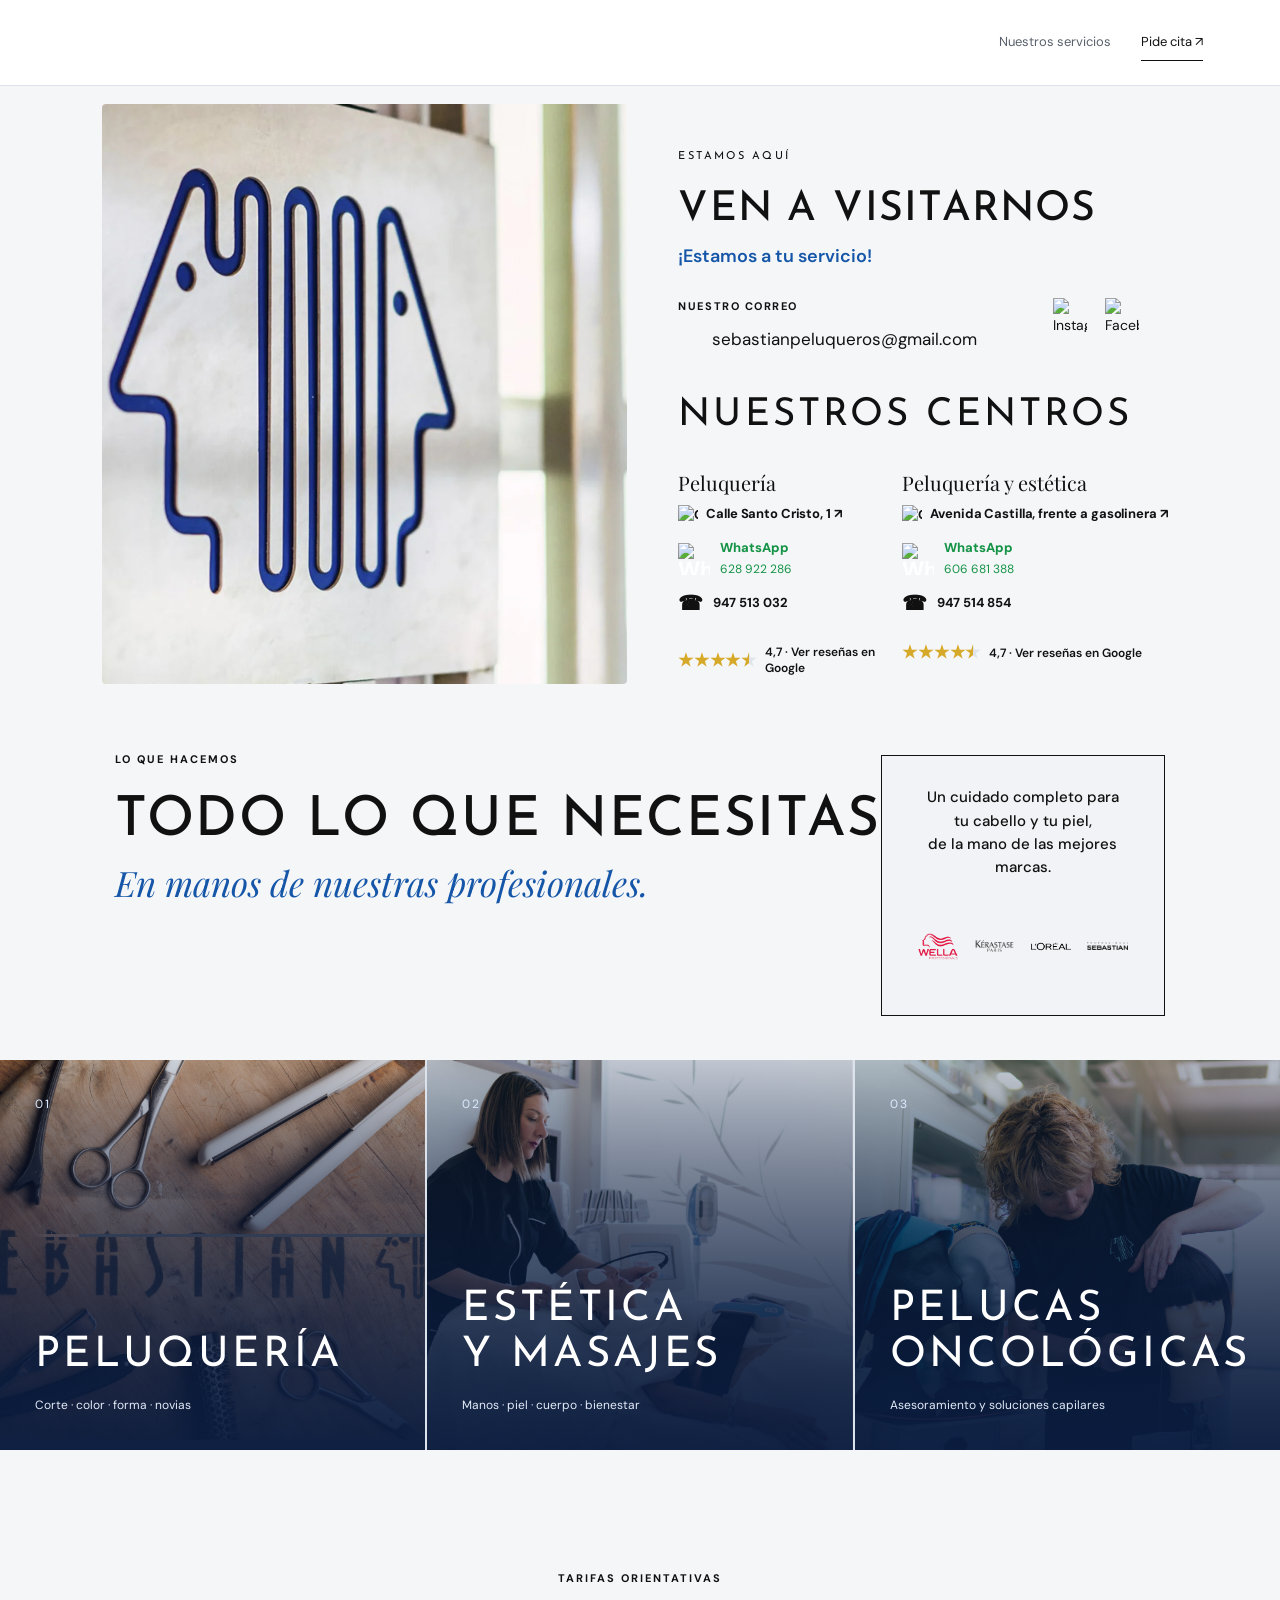
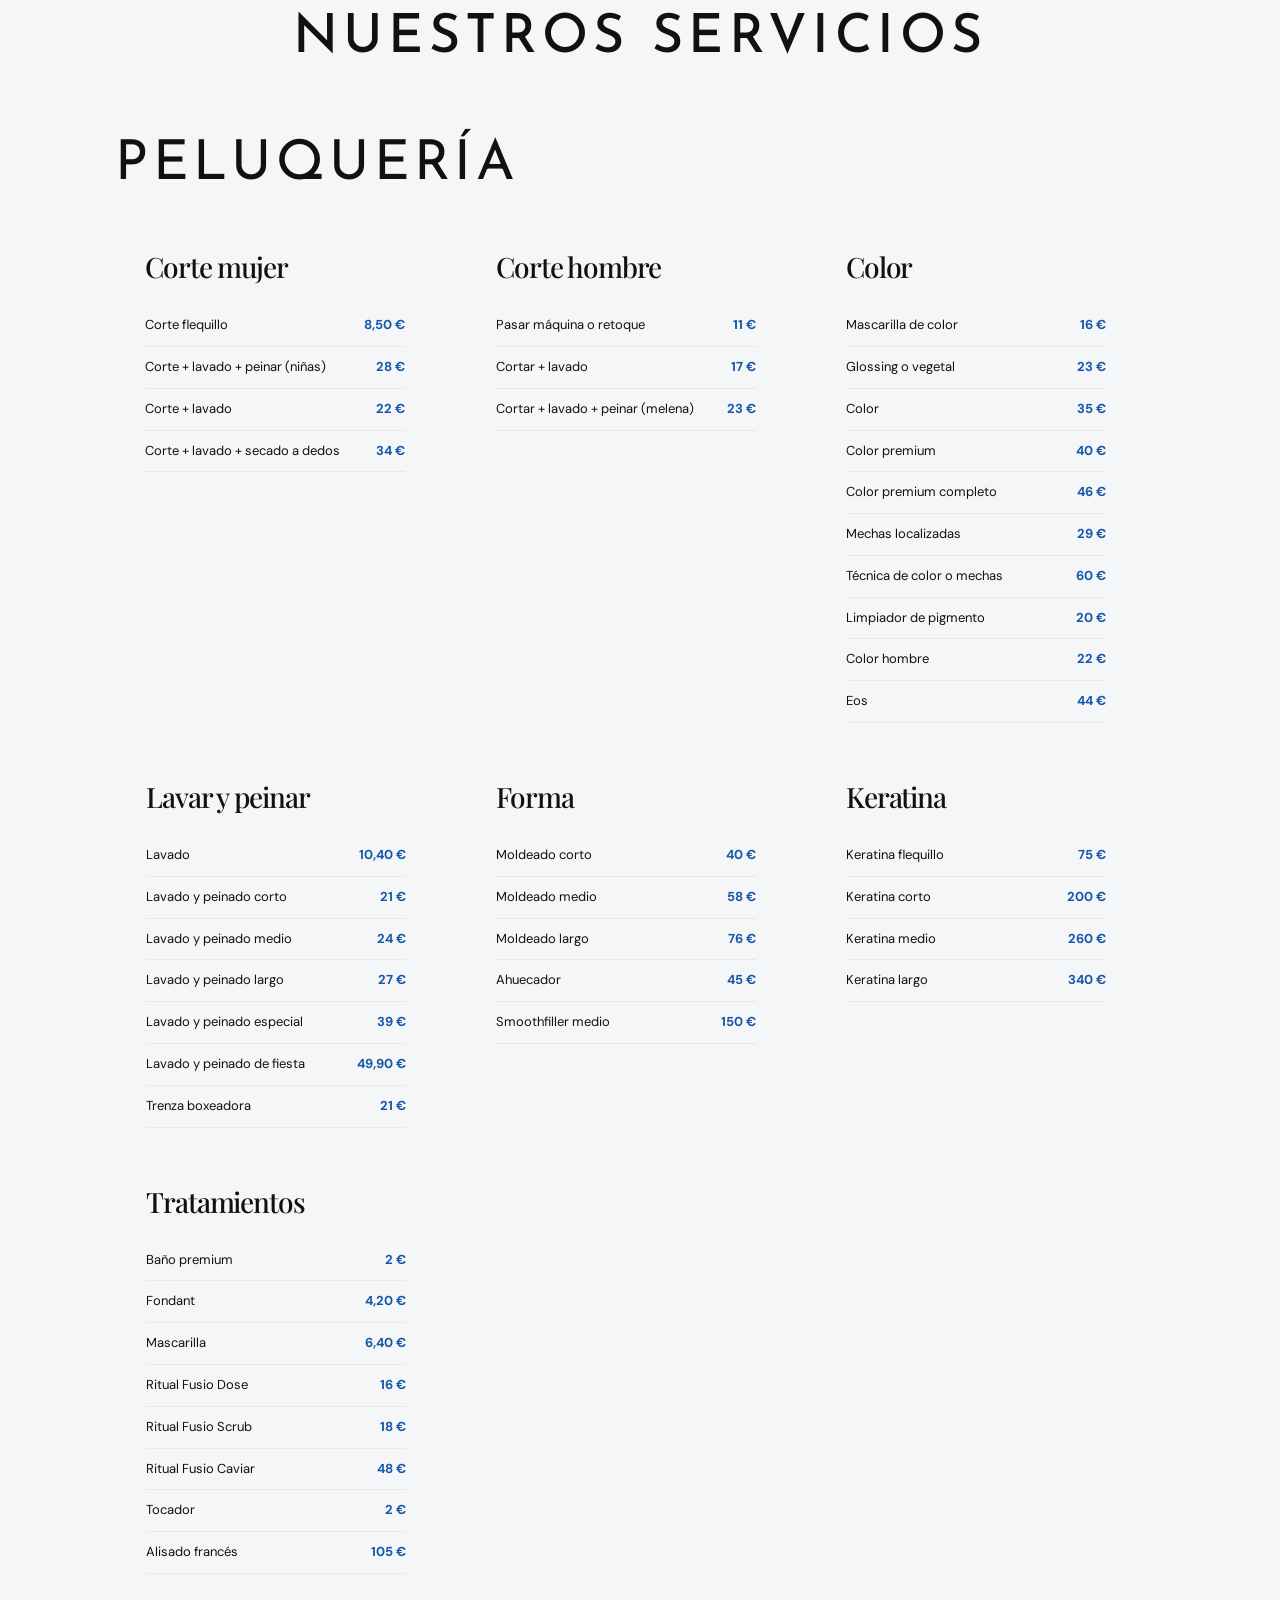
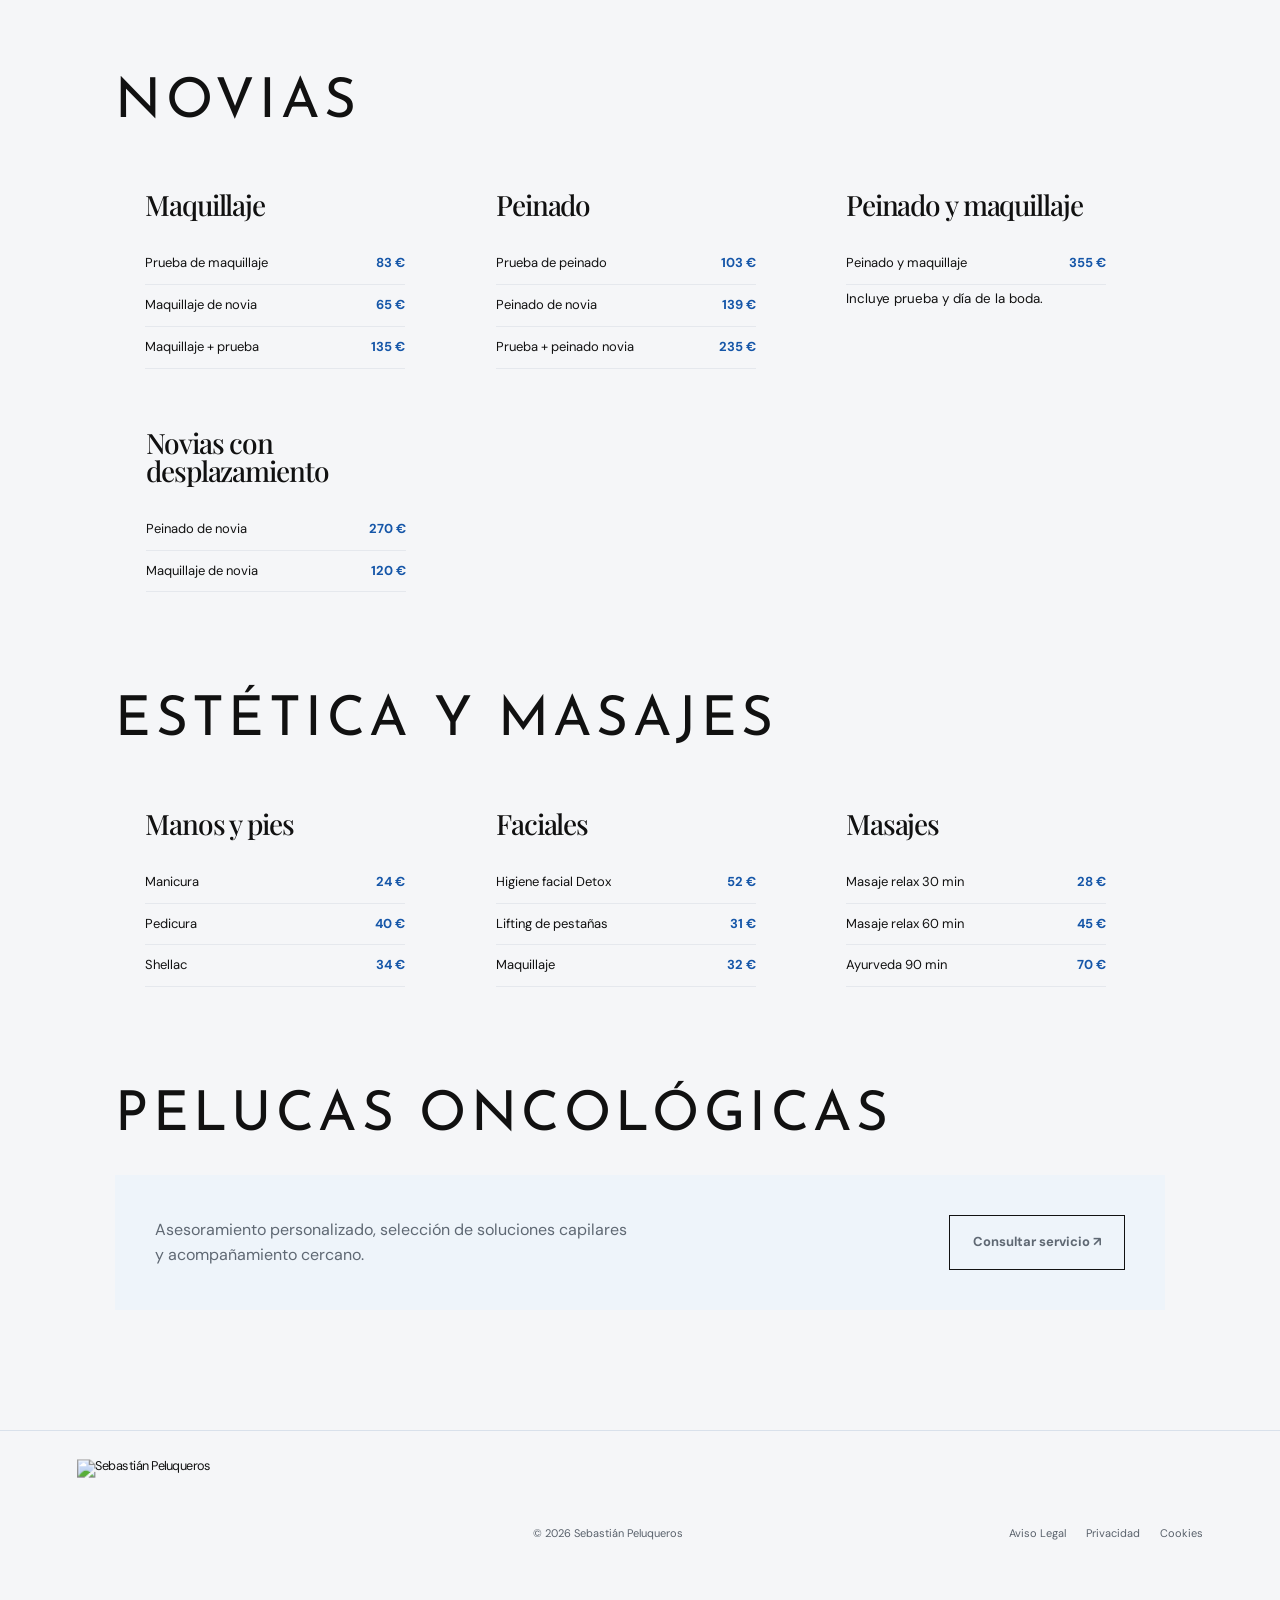
==== commit 67646735: "Actualizar servicios de peluquería y añadir novias" ====
--- a/index.html
+++ b/index.html
@@ -42,9 +42,138 @@
     <section class="category-links"><a id="peluqueria" class="category-card category-hair" href="#precios-peluqueria"><span>01</span><strong>Peluquería</strong><small>Corte · color · forma · novias</small></a><a id="estetica" class="category-card category-beauty" href="#precios-estetica"><span>02</span><strong>Estética<br>y masajes</strong><small>Manos · piel · cuerpo · bienestar</small></a><a id="pelucas" class="category-card category-care" href="#precios-pelucas"><span>03</span><strong>Pelucas<br>oncológicas</strong><small>Asesoramiento y soluciones capilares</small></a></section>
 
 
-    <section class="prices" id="precios"><div class="section-heading"><div><p class="eyebrow">Tarifas orientativas</p><h2>NUESTROS SERVICIOS</h2></div><p>Precios tomados de la web actual. Cada servicio está separado por especialidad.</p></div><h3 id="precios-peluqueria" class="price-section-title">Peluquería</h3><div class="price-grid"><article><h3>Corte mujer</h3><p><span>Corte flequillo</span><b>8,50 €</b></p><p><span>Corte + lavado</span><b>22 €</b></p><p><span>Corte + lavado + secado</span><b>34 €</b></p></article><article><h3>Corte hombre</h3><p><span>Máquina o retoque</span><b>11 €</b></p><p><span>Corte + lavado</span><b>17 €</b></p><p><span>Corte + lavado + peinar</span><b>23 €</b></p></article><article><h3>Color</h3><p><span>Mascarilla de color</span><b>16 €</b></p><p><span>Color</span><b>35 €</b></p><p><span>Color premium</span><b>40 €</b></p><p><span>Técnica de color o mechas</span><b>60 €</b></p></article><article><h3>Lavar y peinar</h3><p><span>Lavado</span><b>10,40 €</b></p><p><span>Corto</span><b>21 €</b></p><p><span>Medio</span><b>24 €</b></p><p><span>Largo</span><b>27 €</b></p></article><article><h3>Forma y tratamientos</h3><p><span>Moldeado corto</span><b>40 €</b></p><p><span>Keratina corto</span><b>200 €</b></p><p><span>Baño premium</span><b>2 €</b></p><p><span>Ritual Fusio Dose</span><b>16 €</b></p></article></div><h3 id="precios-estetica" class="price-section-title">Estética y masajes</h3><div class="price-grid"><article><h3>Manos y pies</h3><p><span>Manicura</span><b>24 €</b></p><p><span>Pedicura</span><b>40 €</b></p><p><span>Shellac</span><b>34 €</b></p></article><article><h3>Faciales</h3><p><span>Higiene facial Detox</span><b>52 €</b></p><p><span>Lifting de pestañas</span><b>31 €</b></p><p><span>Maquillaje</span><b>32 €</b></p></article><article><h3>Masajes</h3><p><span>Masaje relax 30 min</span><b>28 €</b></p><p><span>Masaje relax 60 min</span><b>45 €</b></p><p><span>Ayuslomi 90 min</span><b>70 €</b></p></article></div><h3 id="precios-pelucas" class="price-section-title">Pelucas oncológicas</h3><div class="care-note"><p>Asesoramiento personalizado, selección de soluciones capilares y acompañamiento cercano.</p><a class="button button-outline" href="#contacto">Consultar servicio ↗</a></div></section>
+    <section class="prices" id="precios">
+      <div class="section-heading">
+        <div>
+          <p class="eyebrow">Tarifas orientativas</p>
+          <h2>NUESTROS SERVICIOS</h2>
+        </div>
+        <p>Servicios pensados para cuidar tu estilo, tu cabello y cada momento especial.</p>
+      </div>
 
-    <!-- La cita se gestiona directamente desde los centros y sus teléfonos. -->
+      <h3 id="precios-peluqueria" class="price-section-title">Peluquería</h3>
+      <div class="price-grid">
+        <article>
+          <h3>Corte mujer</h3>
+          <p><span>Corte flequillo</span><b>8,50 €</b></p>
+          <p><span>Corte + lavado + peinar (niñas)</span><b>28 €</b></p>
+          <p><span>Corte + lavado</span><b>22 €</b></p>
+          <p><span>Corte + lavado + secado a dedos</span><b>34 €</b></p>
+        </article>
+        <article>
+          <h3>Corte hombre</h3>
+          <p><span>Pasar máquina o retoque</span><b>11 €</b></p>
+          <p><span>Cortar + lavado</span><b>17 €</b></p>
+          <p><span>Cortar + lavado + peinar (melena)</span><b>23 €</b></p>
+        </article>
+        <article>
+          <h3>Color</h3>
+          <p><span>Mascarilla de color</span><b>16 €</b></p>
+          <p><span>Glossing o vegetal</span><b>23 €</b></p>
+          <p><span>Color</span><b>35 €</b></p>
+          <p><span>Color premium</span><b>40 €</b></p>
+          <p><span>Color premium completo</span><b>46 €</b></p>
+          <p><span>Mechas localizadas</span><b>29 €</b></p>
+          <p><span>Técnica de color o mechas</span><b>60 €</b></p>
+          <p><span>Limpiador de pigmento</span><b>20 €</b></p>
+          <p><span>Color hombre</span><b>22 €</b></p>
+          <p><span>Eos</span><b>44 €</b></p>
+        </article>
+        <article>
+          <h3>Lavar y peinar</h3>
+          <p><span>Lavado</span><b>10,40 €</b></p>
+          <p><span>Lavado y peinado corto</span><b>21 €</b></p>
+          <p><span>Lavado y peinado medio</span><b>24 €</b></p>
+          <p><span>Lavado y peinado largo</span><b>27 €</b></p>
+          <p><span>Lavado y peinado especial</span><b>39 €</b></p>
+          <p><span>Lavado y peinado de fiesta</span><b>49,90 €</b></p>
+          <p><span>Trenza boxeadora</span><b>21 €</b></p>
+        </article>
+        <article>
+          <h3>Forma</h3>
+          <p><span>Moldeado corto</span><b>40 €</b></p>
+          <p><span>Moldeado medio</span><b>58 €</b></p>
+          <p><span>Moldeado largo</span><b>76 €</b></p>
+          <p><span>Ahuecador</span><b>45 €</b></p>
+          <p><span>Smoothfiller medio</span><b>150 €</b></p>
+        </article>
+        <article>
+          <h3>Keratina</h3>
+          <p><span>Keratina flequillo</span><b>75 €</b></p>
+          <p><span>Keratina corto</span><b>200 €</b></p>
+          <p><span>Keratina medio</span><b>260 €</b></p>
+          <p><span>Keratina largo</span><b>340 €</b></p>
+        </article>
+        <article>
+          <h3>Tratamientos</h3>
+          <p><span>Baño premium</span><b>2 €</b></p>
+          <p><span>Fondant</span><b>4,20 €</b></p>
+          <p><span>Mascarilla</span><b>6,40 €</b></p>
+          <p><span>Ritual Fusio Dose</span><b>16 €</b></p>
+          <p><span>Ritual Fusio Scrub</span><b>18 €</b></p>
+          <p><span>Ritual Fusio Caviar</span><b>48 €</b></p>
+          <p><span>Tocador</span><b>2 €</b></p>
+          <p><span>Alisado francés</span><b>105 €</b></p>
+        </article>
+      </div>
+
+      <h3 id="precios-novias" class="price-section-title bridal-title">Novias</h3>
+      <div class="bridal-panel">
+        <div class="price-grid bridal-grid">
+          <article>
+            <h3>Maquillaje</h3>
+            <p><span>Prueba de maquillaje</span><b>83 €</b></p>
+            <p><span>Maquillaje de novia</span><b>65 €</b></p>
+            <p><span>Maquillaje + prueba</span><b>135 €</b></p>
+          </article>
+          <article>
+            <h3>Peinado</h3>
+            <p><span>Prueba de peinado</span><b>103 €</b></p>
+            <p><span>Peinado de novia</span><b>139 €</b></p>
+            <p><span>Prueba + peinado novia</span><b>235 €</b></p>
+          </article>
+          <article>
+            <h3>Peinado y maquillaje</h3>
+            <p><span>Peinado y maquillaje</span><b>355 €</b></p>
+            <small>Incluye prueba y día de la boda.</small>
+          </article>
+          <article>
+            <h3>Novias con desplazamiento</h3>
+            <p><span>Peinado de novia</span><b>270 €</b></p>
+            <p><span>Maquillaje de novia</span><b>120 €</b></p>
+          </article>
+        </div>
+      </div>
+
+      <h3 id="precios-estetica" class="price-section-title">Estética y masajes</h3>
+      <div class="price-grid">
+        <article>
+          <h3>Manos y pies</h3>
+          <p><span>Manicura</span><b>24 €</b></p>
+          <p><span>Pedicura</span><b>40 €</b></p>
+          <p><span>Shellac</span><b>34 €</b></p>
+        </article>
+        <article>
+          <h3>Faciales</h3>
+          <p><span>Higiene facial Detox</span><b>52 €</b></p>
+          <p><span>Lifting de pestañas</span><b>31 €</b></p>
+          <p><span>Maquillaje</span><b>32 €</b></p>
+        </article>
+        <article>
+          <h3>Masajes</h3>
+          <p><span>Masaje relax 30 min</span><b>28 €</b></p>
+          <p><span>Masaje relax 60 min</span><b>45 €</b></p>
+          <p><span>Ayurveda 90 min</span><b>70 €</b></p>
+        </article>
+      </div>
+
+      <h3 id="precios-pelucas" class="price-section-title">Pelucas oncológicas</h3>
+      <div class="care-note">
+        <p>Asesoramiento personalizado, selección de soluciones capilares y acompañamiento cercano.</p>
+        <a class="button button-outline" href="#contacto">Consultar servicio ↗</a>
+      </div>
+    </section>
+
     <section class="contact" id="contacto"><div><p class="eyebrow">Estamos aquí</p><h2>Ven a <br><em>visitarnos</em></h2><p class="contact-service">¡Estamos a tu servicio!</p></div><div class="contact-details"><p class="contact-email-label">Nuestro correo</p><a href="mailto:sebastianpeluqueros@gmail.com">sebastianpeluqueros@gmail.com</a><div class="locations"><article><strong>Peluquería</strong><a class="map-link" href="https://maps.app.goo.gl/YRgb5vPEzxA4Watd9" target="_blank" rel="noopener"><img src="https://www.gstatic.com/images/branding/product/1x/maps_64dp.png" alt="Google Maps">Calle Santo Cristo, 1 ↗</a><a class="whatsapp-link" href="https://wa.me/34628922286" target="_blank" rel="noopener"><img class="whatsapp-icon" src="https://cdn.simpleicons.org/whatsapp/25D366" alt="WhatsApp"><span>WhatsApp<br><small>628 922 286</small></span></a><a class="phone-link" href="tel:+34947513032"><span aria-hidden="true">☎</span><span>947 513 032</span></a></article><article><strong>Peluquería y estética</strong><a class="map-link" href="https://maps.app.goo.gl/qPoXYW45ocehAfbY9" target="_blank" rel="noopener"><img src="https://www.gstatic.com/images/branding/product/1x/maps_64dp.png" alt="Google Maps">Avenida Castilla, frente a gasolinera ↗</a><a class="whatsapp-link" href="https://wa.me/34606681388" target="_blank" rel="noopener"><img class="whatsapp-icon" src="https://cdn.simpleicons.org/whatsapp/25D366" alt="WhatsApp"><span>WhatsApp<br><small>606 681 388</small></span></a><a class="phone-link" href="tel:+34947514854"><span aria-hidden="true">☎</span><span>947 514 854</span></a></article></div></div></section>
   </main>
   <footer><a class="brand brand-logo footer-brand" href="#inicio"><img class="footer-icon" src="https://raw.githubusercontent.com/juanarnaizlafuente/speluqueros-web/main/sebastian-peluqueros-logo.svg" alt="Sebastián Peluqueros"></a><p>© 2026 Sebastián Peluqueros</p><div><a href="aviso-legal.html">Aviso Legal</a><a href="privacidad.html">Privacidad</a><a href="cookies.html">Cookies</a></div></footer>
--- a/styles.css
+++ b/styles.css
@@ -1061,3 +1061,12 @@
     letter-spacing: .06em !important;
   }
 }
+/* Ajuste final: acercar la sección de servicios al bloque de contacto. */
+main#inicio > .services {
+  padding-top: 36px !important;
+}
+@media (max-width: 760px) {
+  main#inicio > .services {
+    padding-top: 30px !important;
+  }
+}
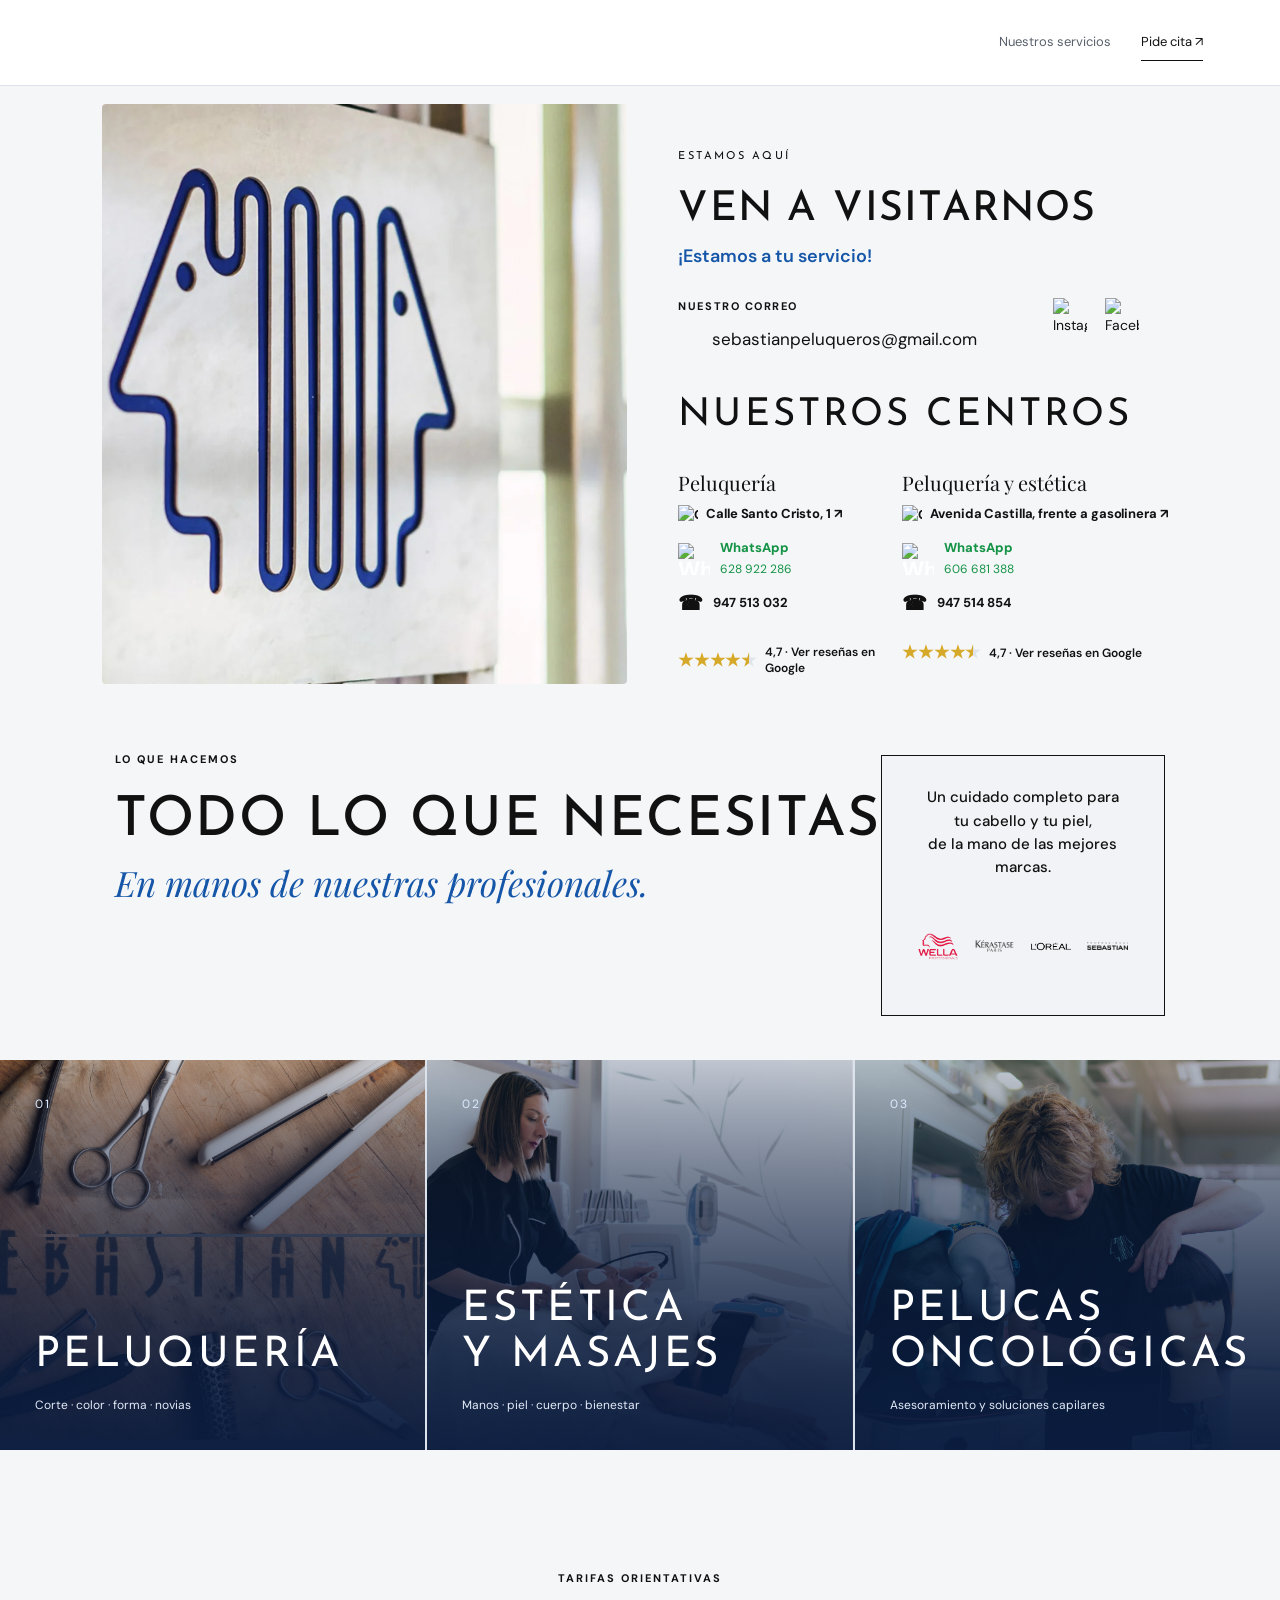
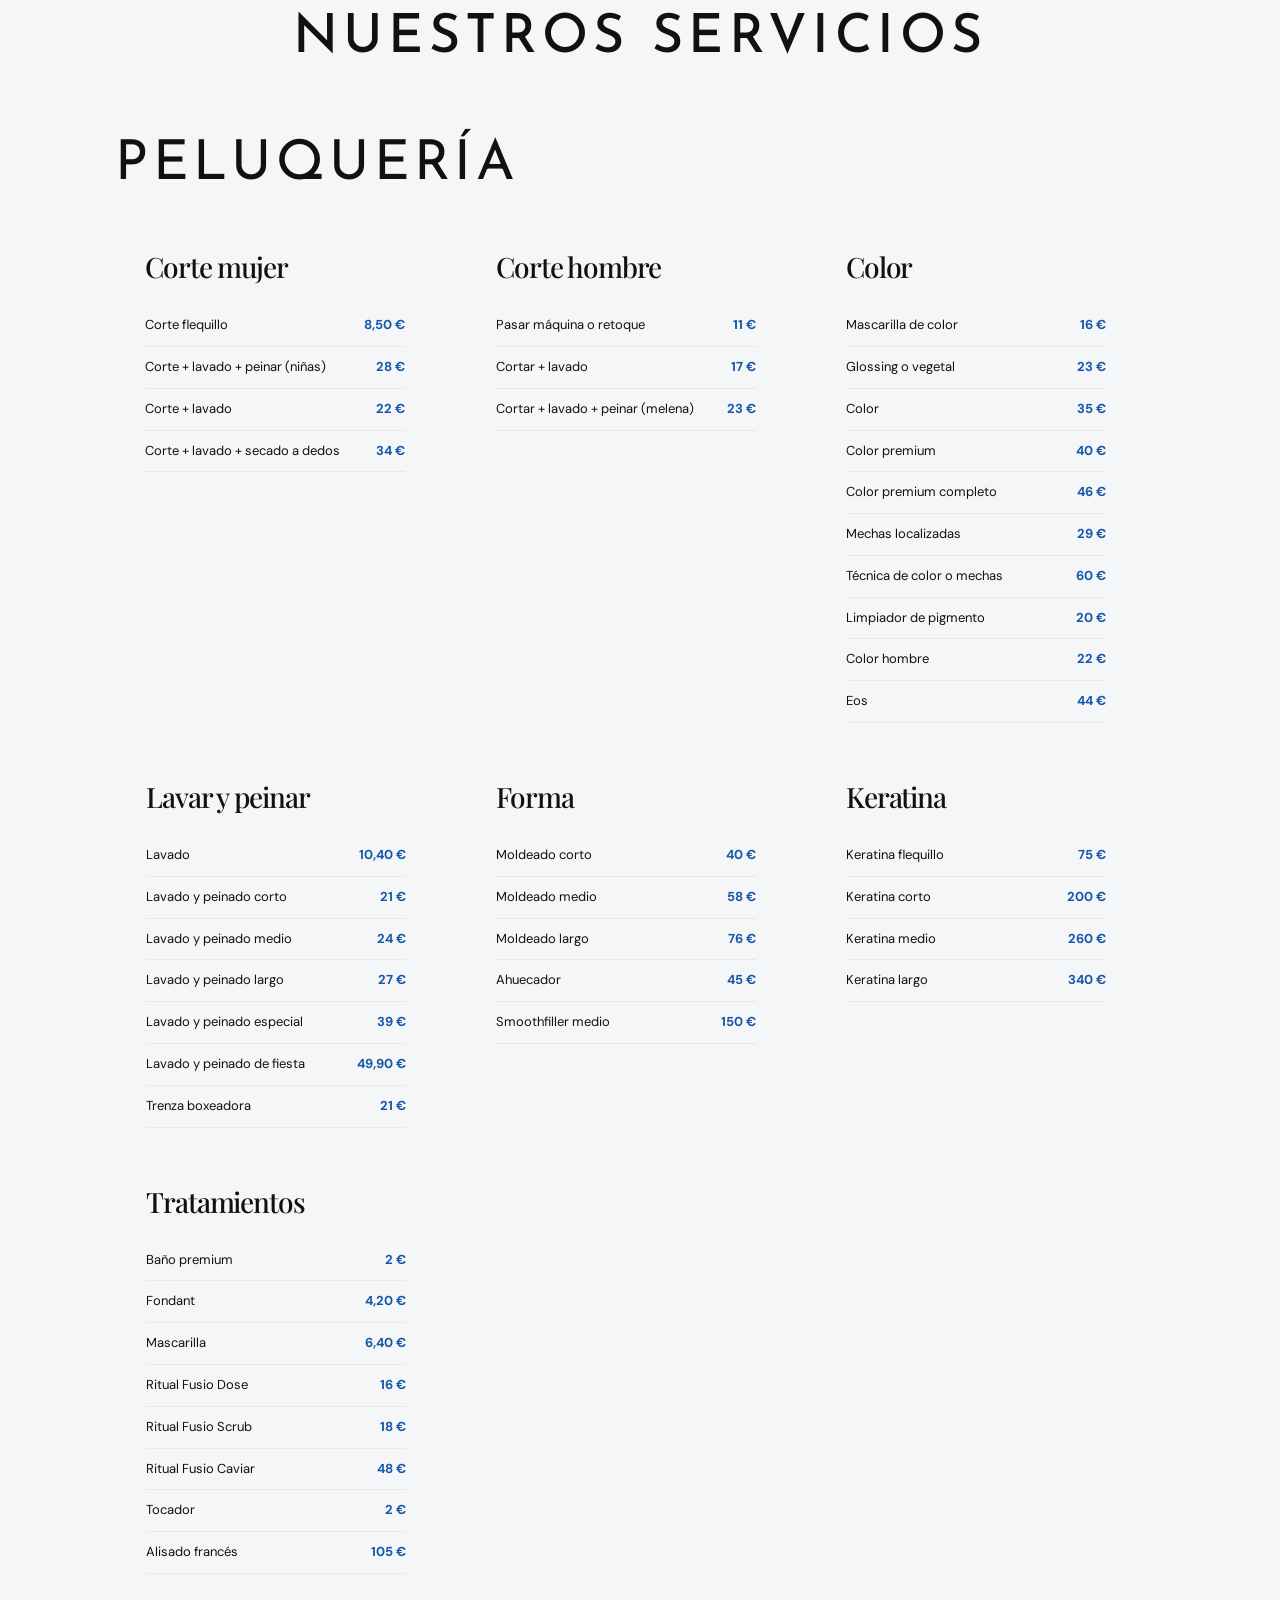
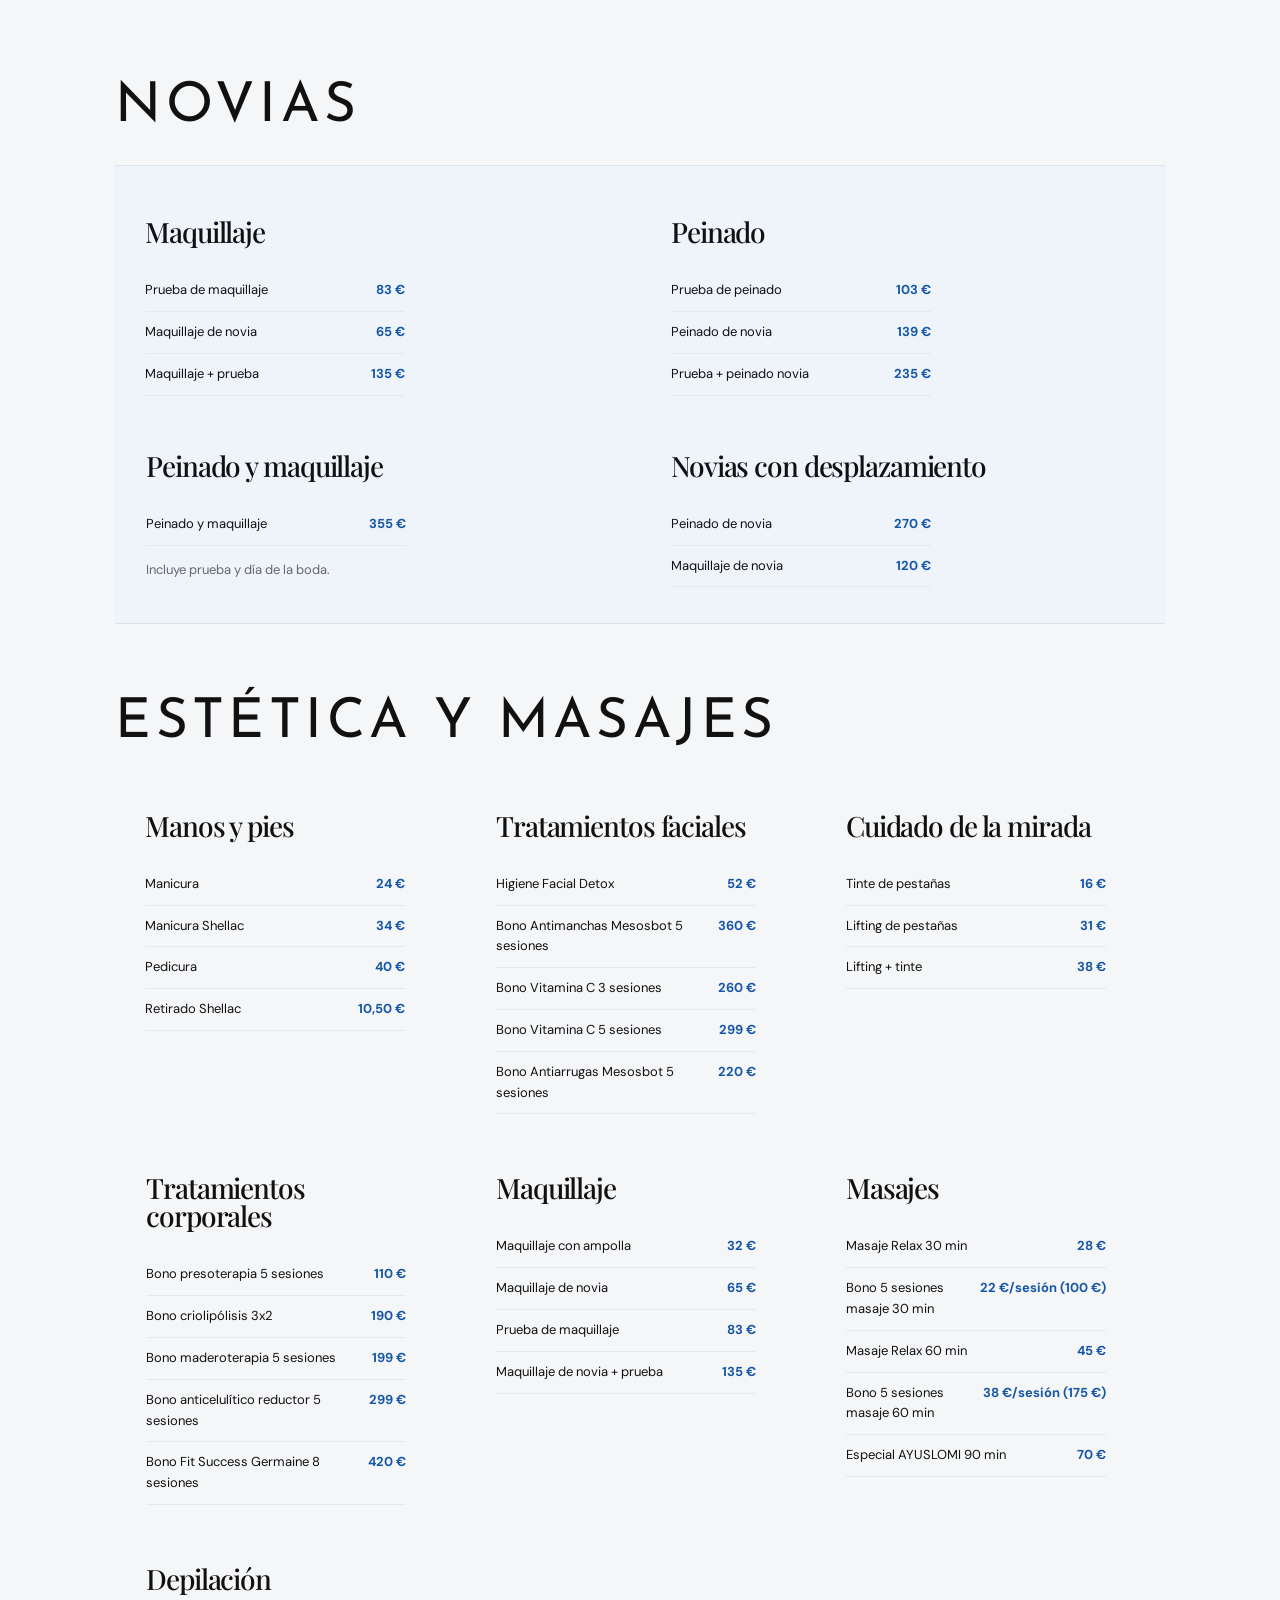
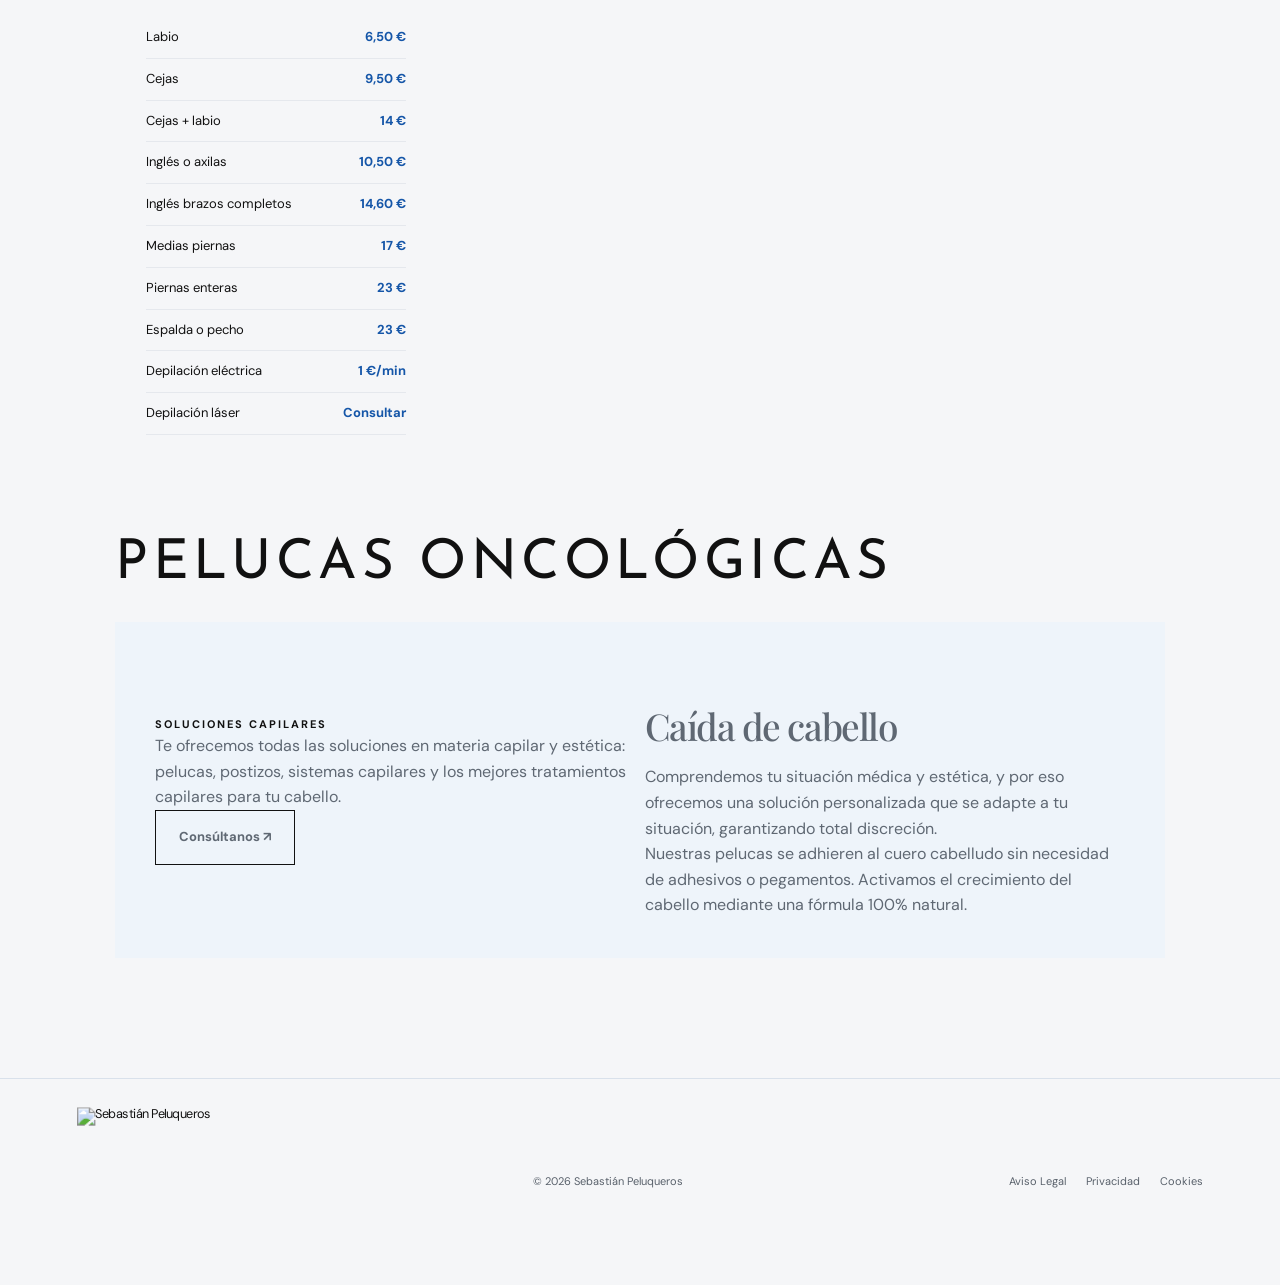
==== commit 12f6eb13: "Completar estética, masajes y pelucas" ====
--- a/index.html
+++ b/index.html
@@ -150,27 +150,74 @@
         <article>
           <h3>Manos y pies</h3>
           <p><span>Manicura</span><b>24 €</b></p>
+          <p><span>Manicura Shellac</span><b>34 €</b></p>
           <p><span>Pedicura</span><b>40 €</b></p>
-          <p><span>Shellac</span><b>34 €</b></p>
-        </article>
-        <article>
-          <h3>Faciales</h3>
-          <p><span>Higiene facial Detox</span><b>52 €</b></p>
+          <p><span>Retirado Shellac</span><b>10,50 €</b></p>
+        </article>
+        <article>
+          <h3>Tratamientos faciales</h3>
+          <p><span>Higiene Facial Detox</span><b>52 €</b></p>
+          <p><span>Bono Antimanchas Mesosbot 5 sesiones</span><b>360 €</b></p>
+          <p><span>Bono Vitamina C 3 sesiones</span><b>260 €</b></p>
+          <p><span>Bono Vitamina C 5 sesiones</span><b>299 €</b></p>
+          <p><span>Bono Antiarrugas Mesosbot 5 sesiones</span><b>220 €</b></p>
+        </article>
+        <article>
+          <h3>Cuidado de la mirada</h3>
+          <p><span>Tinte de pestañas</span><b>16 €</b></p>
           <p><span>Lifting de pestañas</span><b>31 €</b></p>
-          <p><span>Maquillaje</span><b>32 €</b></p>
+          <p><span>Lifting + tinte</span><b>38 €</b></p>
+        </article>
+        <article>
+          <h3>Tratamientos corporales</h3>
+          <p><span>Bono presoterapia 5 sesiones</span><b>110 €</b></p>
+          <p><span>Bono criolipólisis 3x2</span><b>190 €</b></p>
+          <p><span>Bono maderoterapia 5 sesiones</span><b>199 €</b></p>
+          <p><span>Bono anticelulítico reductor 5 sesiones</span><b>299 €</b></p>
+          <p><span>Bono Fit Success Germaine 8 sesiones</span><b>420 €</b></p>
+        </article>
+        <article>
+          <h3>Maquillaje</h3>
+          <p><span>Maquillaje con ampolla</span><b>32 €</b></p>
+          <p><span>Maquillaje de novia</span><b>65 €</b></p>
+          <p><span>Prueba de maquillaje</span><b>83 €</b></p>
+          <p><span>Maquillaje de novia + prueba</span><b>135 €</b></p>
         </article>
         <article>
           <h3>Masajes</h3>
-          <p><span>Masaje relax 30 min</span><b>28 €</b></p>
-          <p><span>Masaje relax 60 min</span><b>45 €</b></p>
-          <p><span>Ayurveda 90 min</span><b>70 €</b></p>
+          <p><span>Masaje Relax 30 min</span><b>28 €</b></p>
+          <p><span>Bono 5 sesiones masaje 30 min</span><b>22 €/sesión (100 €)</b></p>
+          <p><span>Masaje Relax 60 min</span><b>45 €</b></p>
+          <p><span>Bono 5 sesiones masaje 60 min</span><b>38 €/sesión (175 €)</b></p>
+          <p><span>Especial AYUSLOMI 90 min</span><b>70 €</b></p>
+        </article>
+        <article>
+          <h3>Depilación</h3>
+          <p><span>Labio</span><b>6,50 €</b></p>
+          <p><span>Cejas</span><b>9,50 €</b></p>
+          <p><span>Cejas + labio</span><b>14 €</b></p>
+          <p><span>Inglés o axilas</span><b>10,50 €</b></p>
+          <p><span>Inglés brazos completos</span><b>14,60 €</b></p>
+          <p><span>Medias piernas</span><b>17 €</b></p>
+          <p><span>Piernas enteras</span><b>23 €</b></p>
+          <p><span>Espalda o pecho</span><b>23 €</b></p>
+          <p><span>Depilación eléctrica</span><b>1 €/min</b></p>
+          <p><span>Depilación láser</span><b>Consultar</b></p>
         </article>
       </div>
 
       <h3 id="precios-pelucas" class="price-section-title">Pelucas oncológicas</h3>
-      <div class="care-note">
-        <p>Asesoramiento personalizado, selección de soluciones capilares y acompañamiento cercano.</p>
-        <a class="button button-outline" href="#contacto">Consultar servicio ↗</a>
+      <div class="care-note oncology-note">
+        <div>
+          <p class="eyebrow">Soluciones capilares</p>
+          <p>Te ofrecemos todas las soluciones en materia capilar y estética: pelucas, postizos, sistemas capilares y los mejores tratamientos capilares para tu cabello.</p>
+          <a class="button button-outline" href="#contacto">Consúltanos ↗</a>
+        </div>
+        <div class="oncology-copy">
+          <h3>Caída de cabello</h3>
+          <p>Comprendemos tu situación médica y estética, y por eso ofrecemos una solución personalizada que se adapte a tu situación, garantizando total discreción.</p>
+          <p>Nuestras pelucas se adhieren al cuero cabelludo sin necesidad de adhesivos o pegamentos. Activamos el crecimiento del cabello mediante una fórmula 100% natural.</p>
+        </div>
       </div>
     </section>
 
--- a/styles.css
+++ b/styles.css
@@ -1070,3 +1070,47 @@
     padding-top: 30px !important;
   }
 }
+
+
+/* Apartado de novias: bloque diferenciado dentro de peluquería. */
+.bridal-panel {
+  margin: 0 0 70px;
+  padding: 24px 0 8px;
+  background: #eef4fa;
+  border-top: 1px solid #dbe2eb;
+  border-bottom: 1px solid #dbe2eb;
+}
+.bridal-title {
+  margin-top: 74px !important;
+  color: #111 !important;
+}
+.bridal-grid {
+  background: transparent !important;
+  grid-template-columns: repeat(2, minmax(0, 1fr));
+  gap: 2px;
+}
+.bridal-grid article {
+  background: transparent !important;
+  padding: 28px 30px;
+}
+.bridal-grid small {
+  display: block;
+  margin-top: 14px;
+  color: #5f6873;
+  font-size: 13px;
+}
+@media (max-width: 760px) {
+  .bridal-panel {
+    margin-bottom: 48px;
+    padding: 18px 0 4px;
+  }
+  .bridal-title {
+    margin-top: 48px !important;
+  }
+  .bridal-grid {
+    grid-template-columns: 1fr;
+  }
+  .bridal-grid article {
+    padding: 24px 20px;
+  }
+}
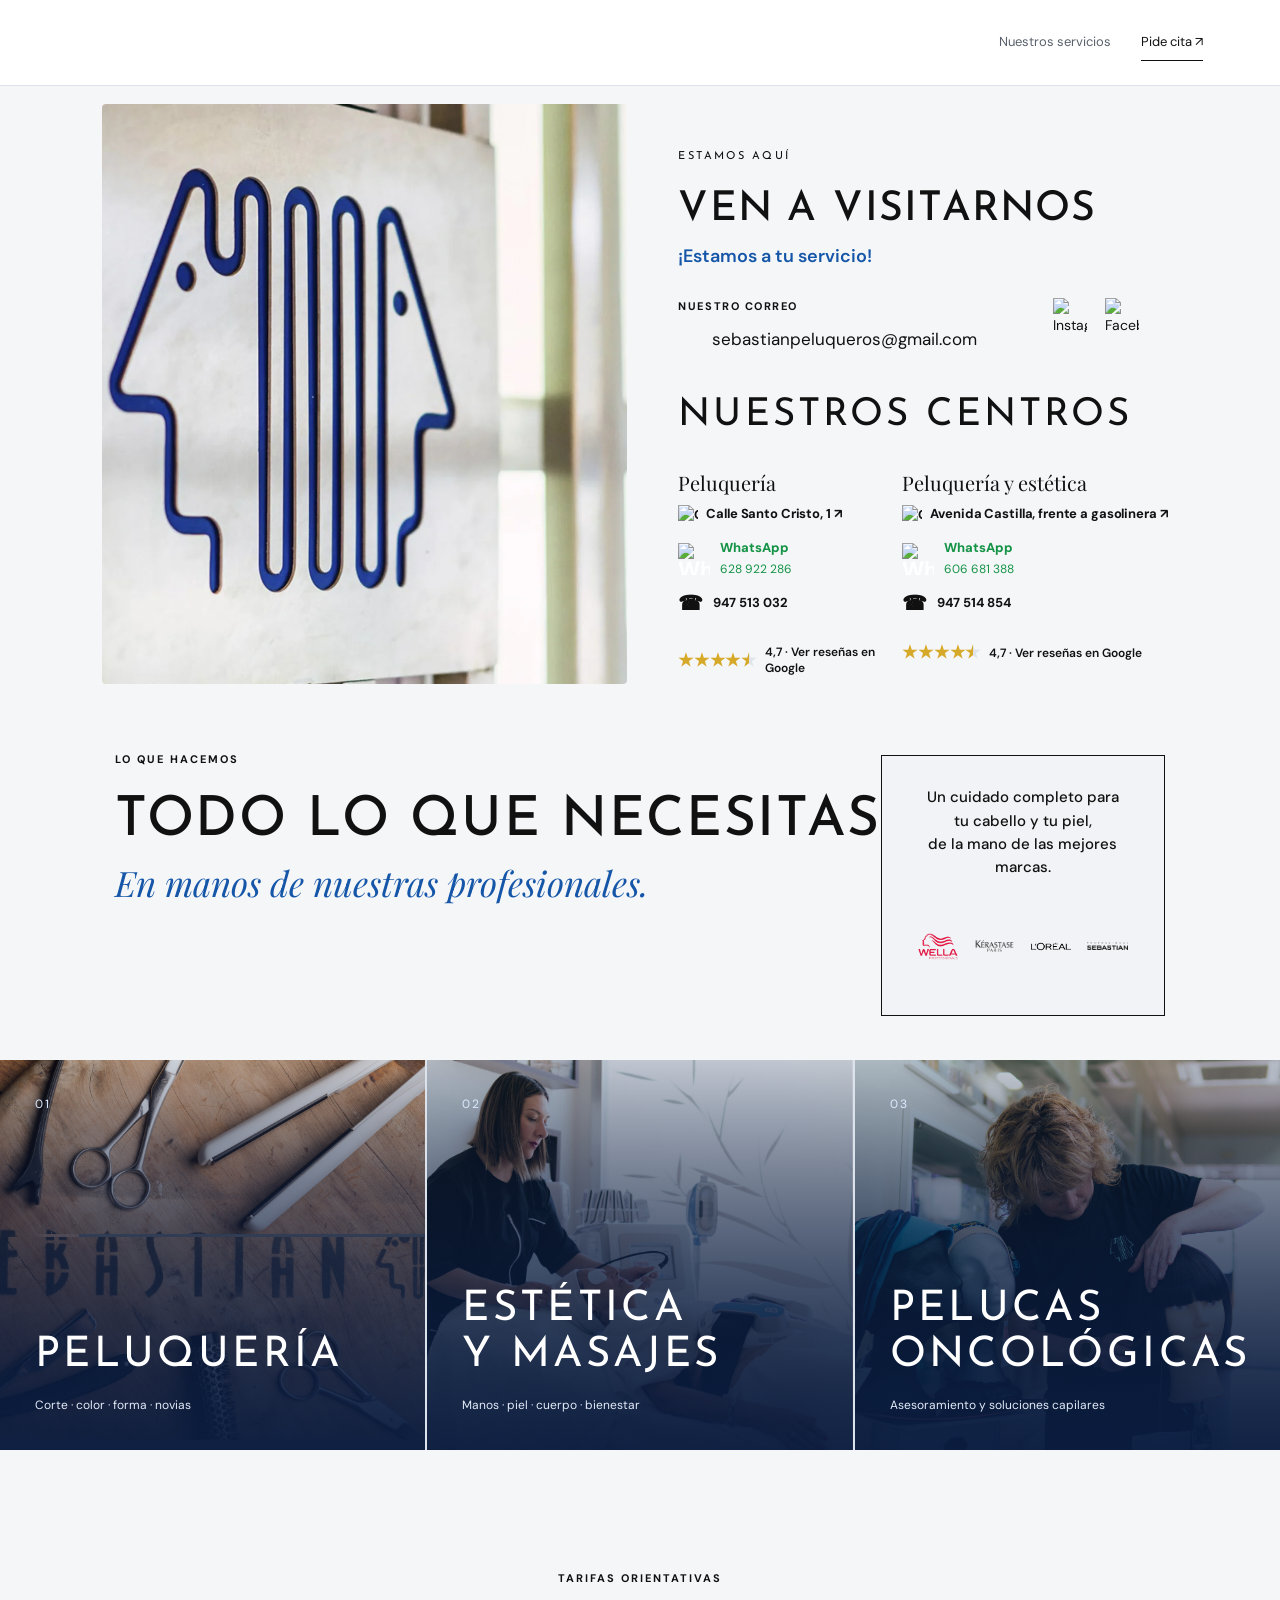
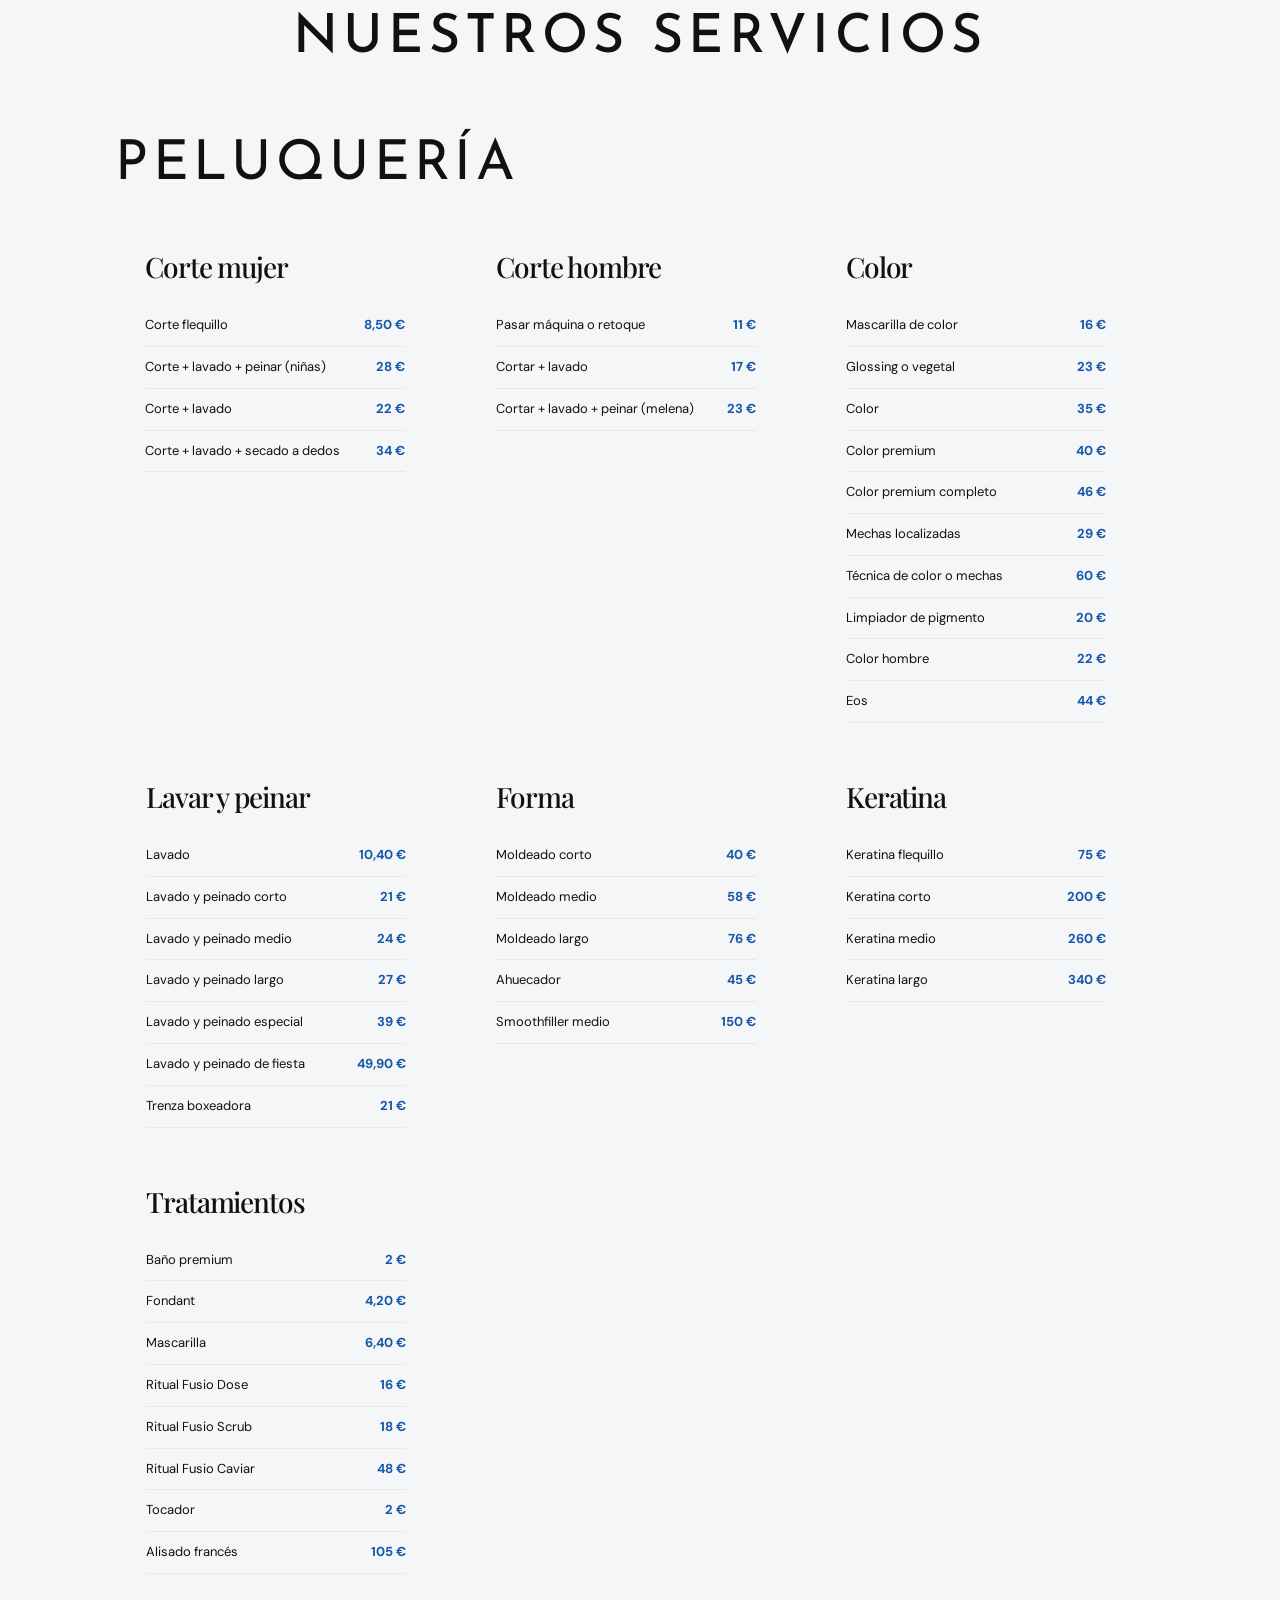
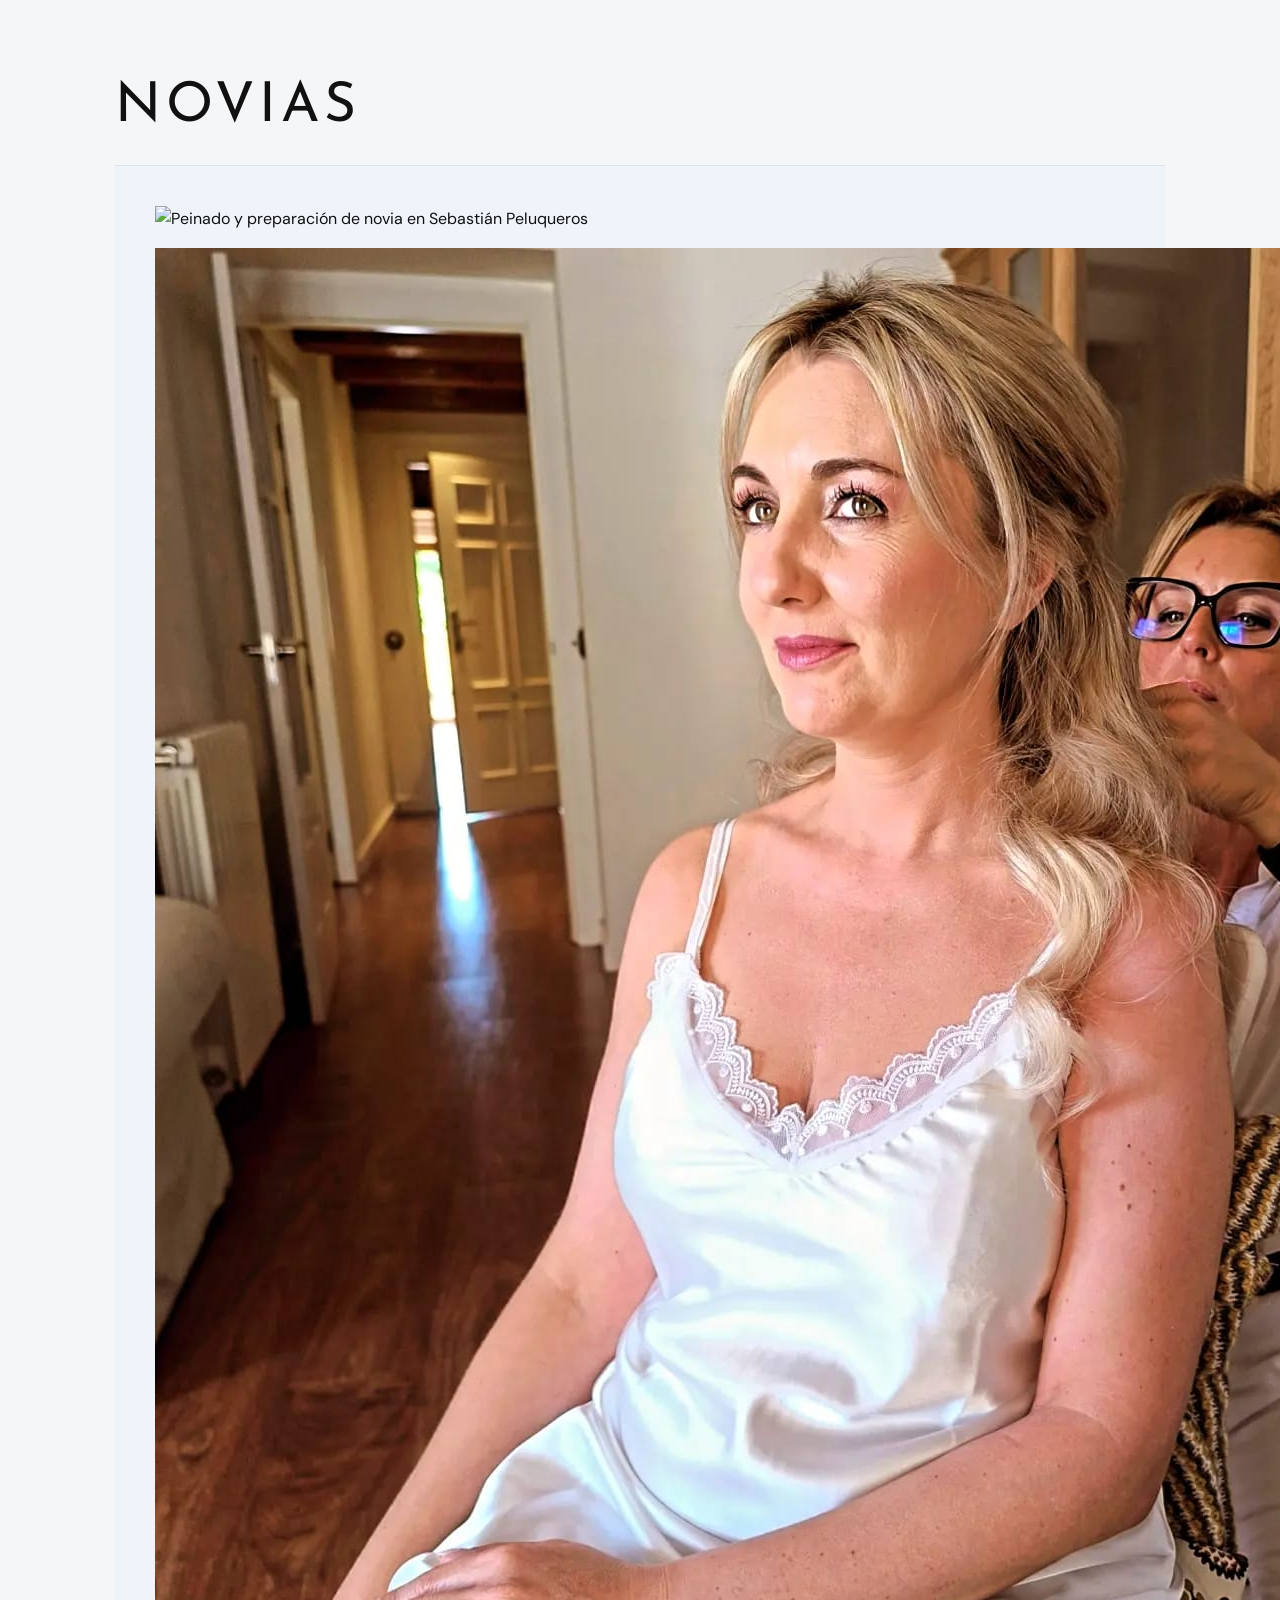
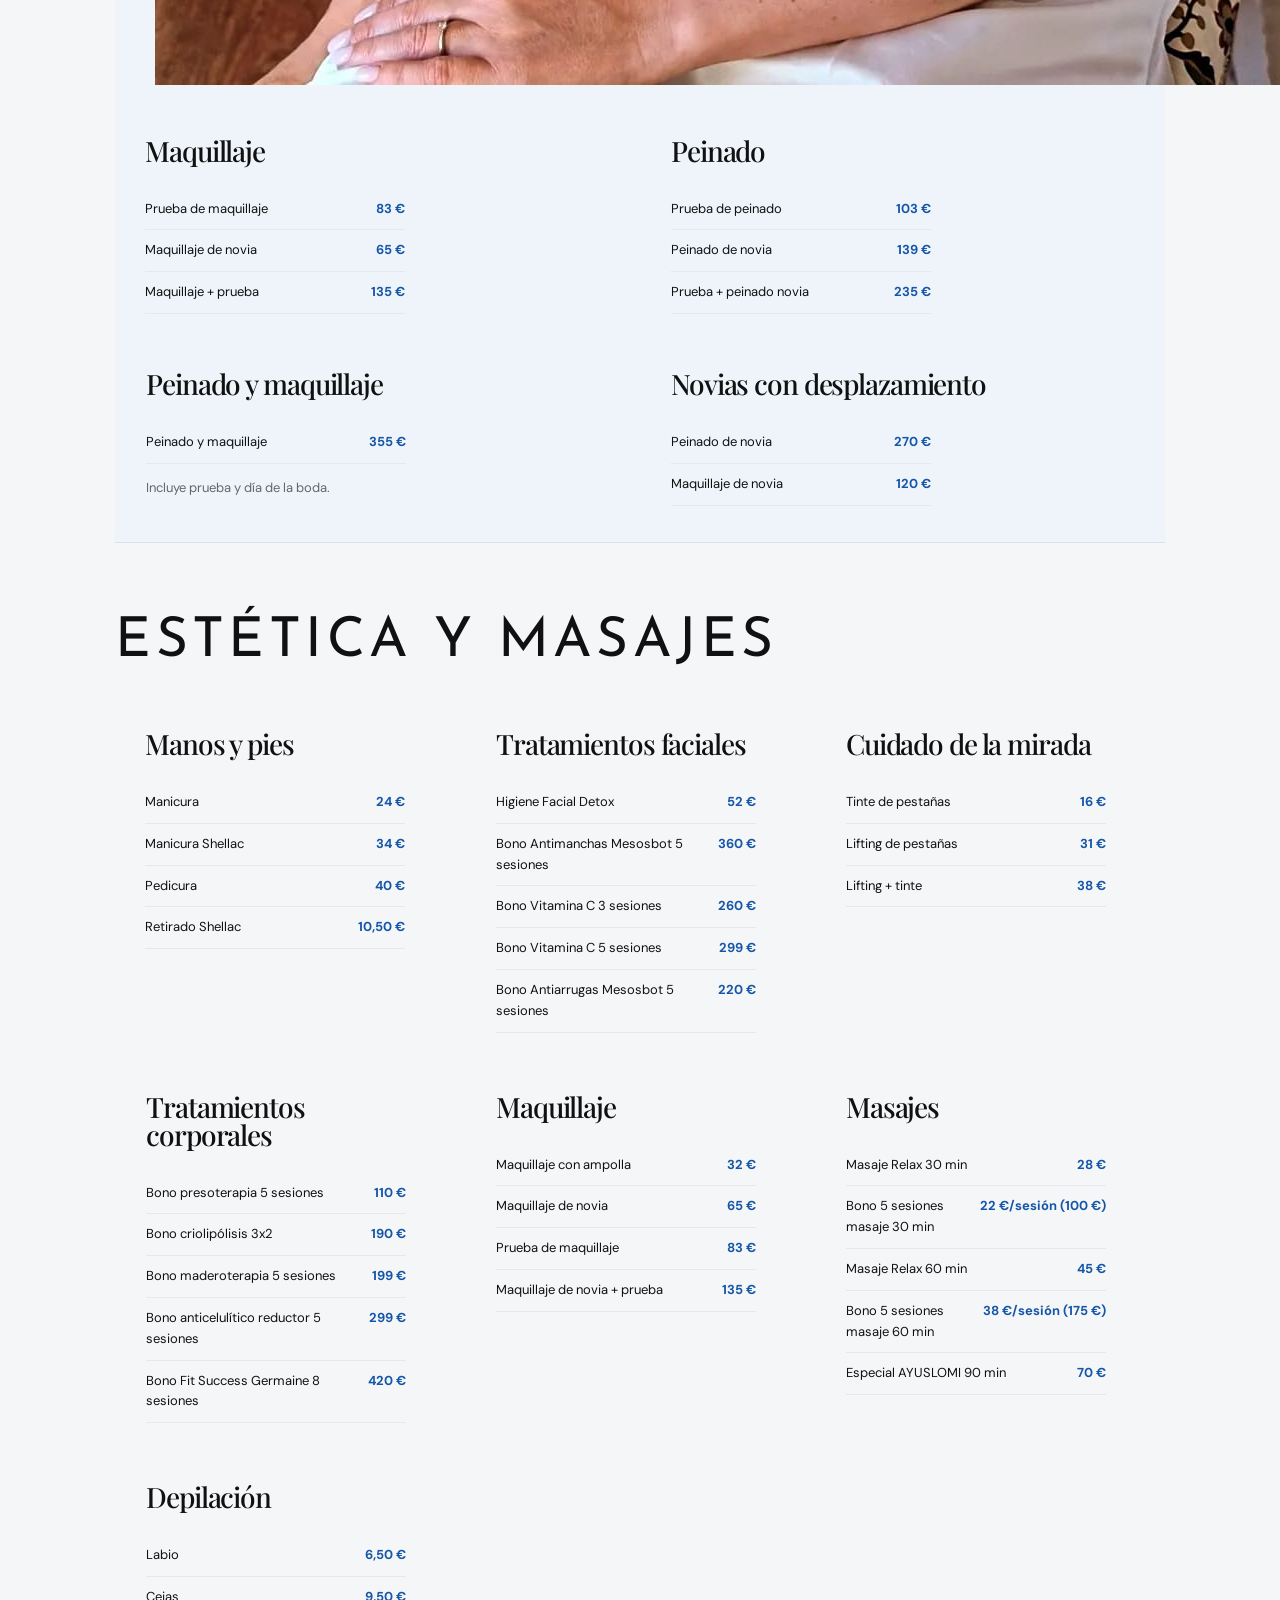
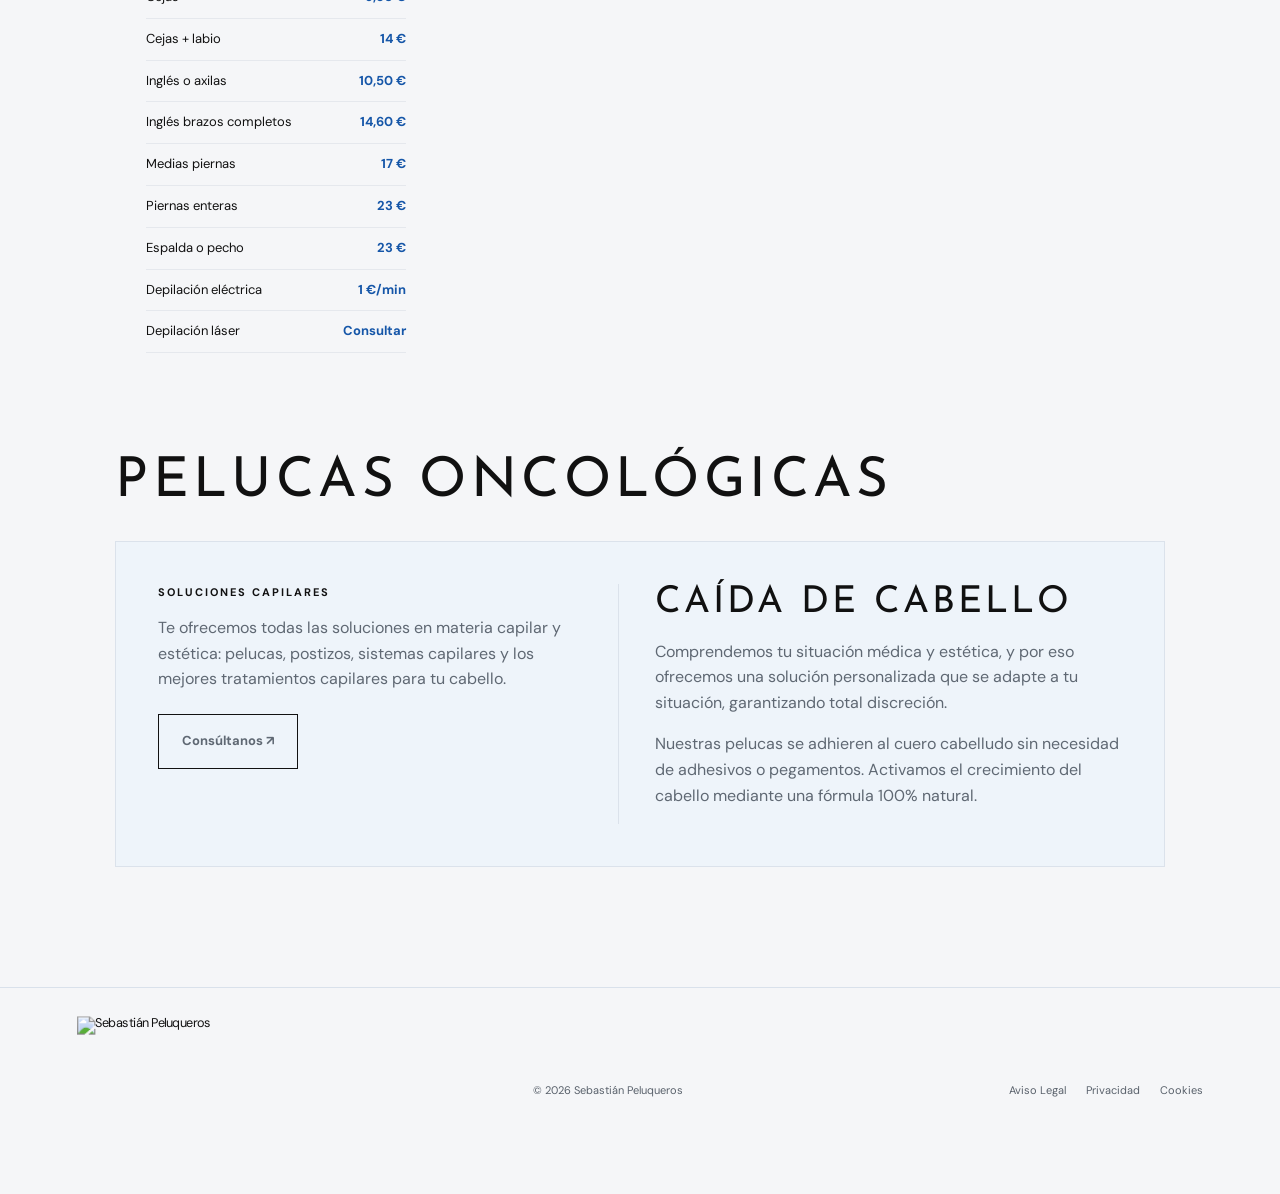
==== commit 5d1dc5fa: "Añadir galería de fotos de novias" ====
--- a/index.html
+++ b/index.html
@@ -8,7 +8,7 @@
   <link rel="preconnect" href="https://fonts.googleapis.com">
   <link rel="preconnect" href="https://fonts.gstatic.com" crossorigin>
   <link href="https://fonts.googleapis.com/css2?family=DM+Sans:wght@400;500;600;700&family=Josefin+Sans:wght@300;400;500&family=Playfair+Display:wght@500;600&family=Manrope:wght@500;700;800&display=swap" rel="stylesheet">
-  <link rel="stylesheet" href="styles.css?v=20260723-23" />
+  <link rel="stylesheet" href="styles.css?v=20260724-01" />
 </head>
 <body>
   <header class="site-header">
@@ -119,6 +119,14 @@
 
       <h3 id="precios-novias" class="price-section-title bridal-title">Novias</h3>
       <div class="bridal-panel">
+        <div class="bridal-gallery" aria-label="Galería de novias">
+          <figure class="bridal-gallery-feature">
+            <img src="assets/novia%20andrea.jpeg" alt="Peinado y preparación de novia en Sebastián Peluqueros" loading="lazy">
+          </figure>
+          <figure class="bridal-gallery-detail">
+            <img src="assets/novia%20andrea%201.jpeg" alt="Detalle del peinado de novia de Andrea" loading="lazy">
+          </figure>
+        </div>
         <div class="price-grid bridal-grid">
           <article>
             <h3>Maquillaje</h3>
--- a/styles.css
+++ b/styles.css
@@ -1114,3 +1114,54 @@
     padding: 24px 20px;
   }
 }
+
+
+/* Bloque ampliado de soluciones capilares. */
+.prices .care-note.oncology-note {
+  display: grid;
+  grid-template-columns: minmax(0, .9fr) minmax(0, 1.1fr);
+  gap: 48px;
+  align-items: start;
+  padding: 42px;
+  background: #eef4fa;
+  border: 1px solid #dbe2eb;
+}
+.oncology-note .eyebrow {
+  color: #111 !important;
+  margin-bottom: 14px;
+}
+.oncology-note p {
+  max-width: none;
+}
+.oncology-note .button {
+  display: inline-flex;
+  margin-top: 22px;
+}
+.oncology-copy {
+  padding-left: 36px;
+  border-left: 1px solid #dbe2eb;
+}
+.oncology-copy h3 {
+  margin: 0 0 18px;
+  color: #111;
+  font-family: "Josefin Sans", sans-serif;
+  font-weight: 400;
+  text-transform: uppercase;
+  letter-spacing: .08em;
+}
+.oncology-copy p {
+  margin: 0 0 16px;
+  color: #5f6873;
+}
+@media (max-width: 760px) {
+  .prices .care-note.oncology-note {
+    display: block;
+    padding: 24px 18px;
+  }
+  .oncology-copy {
+    margin-top: 30px;
+    padding: 28px 0 0;
+    border-left: 0;
+    border-top: 1px solid #dbe2eb;
+  }
+}
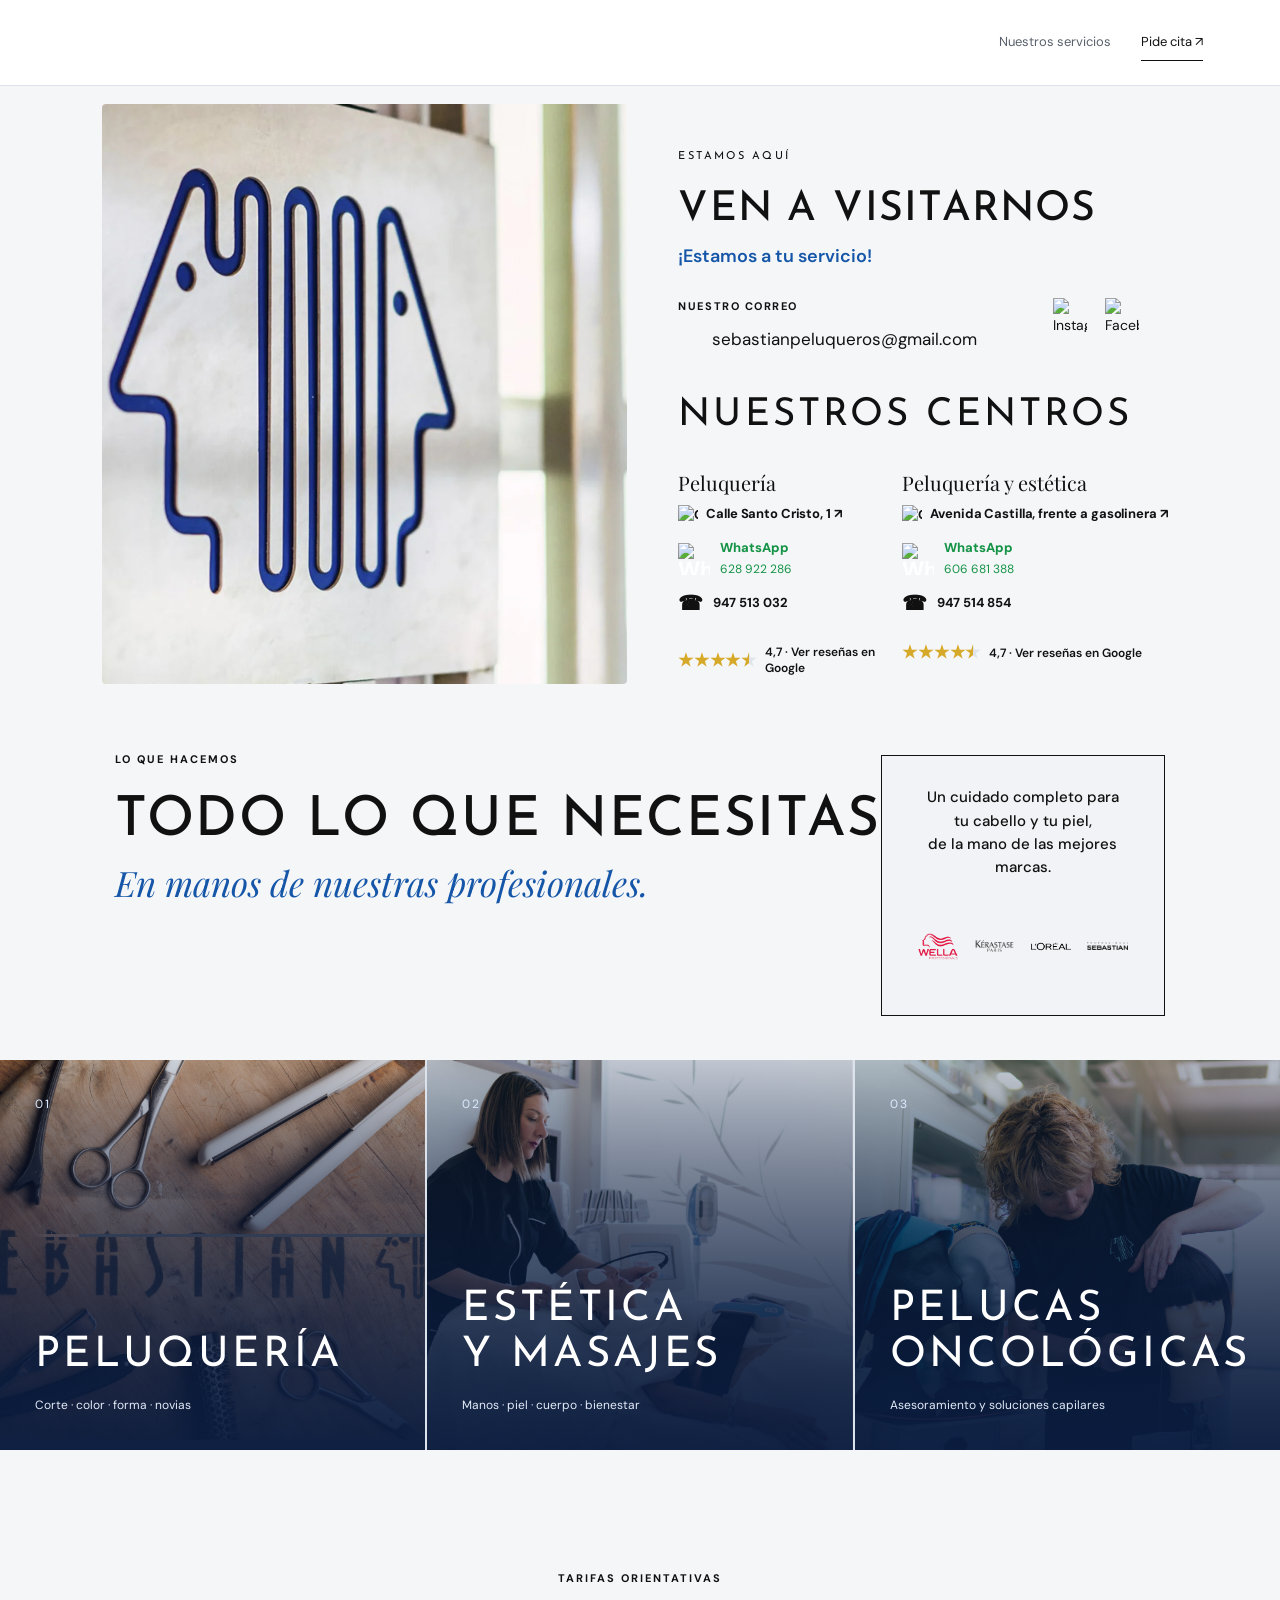
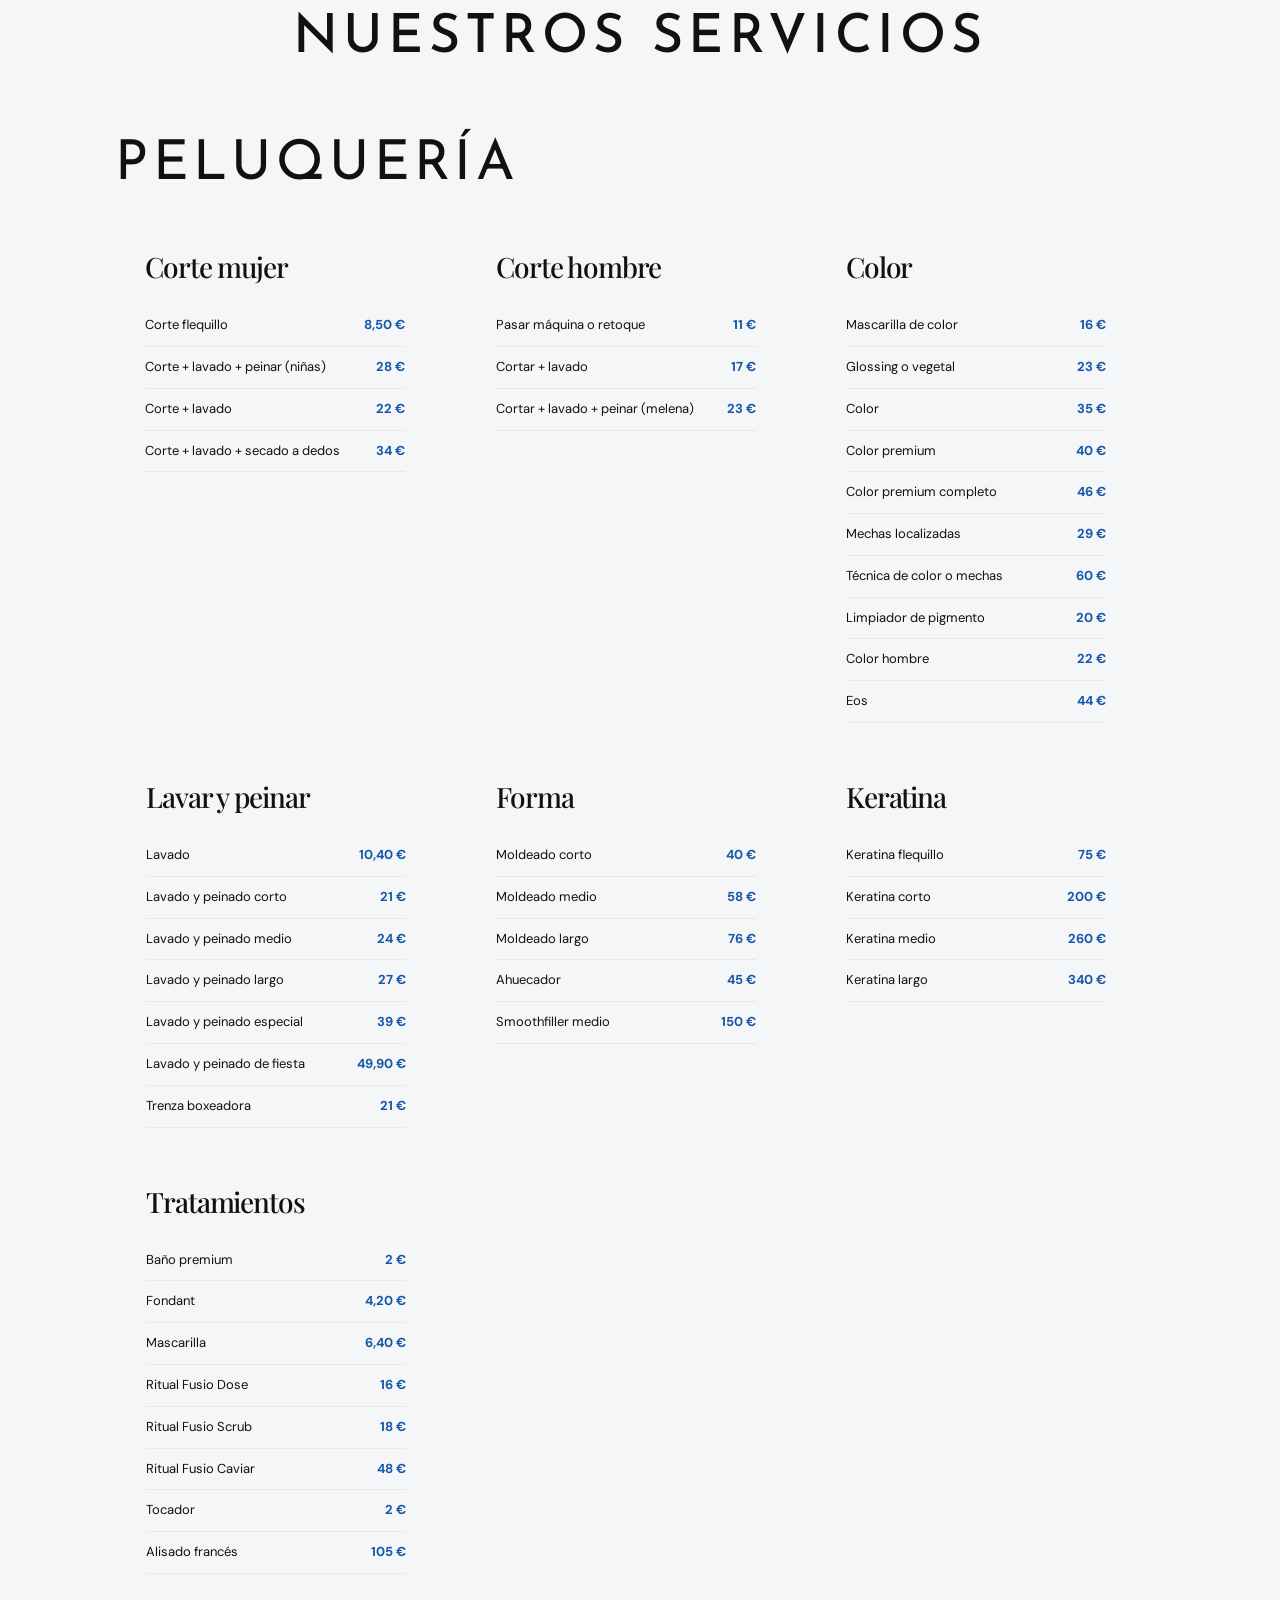
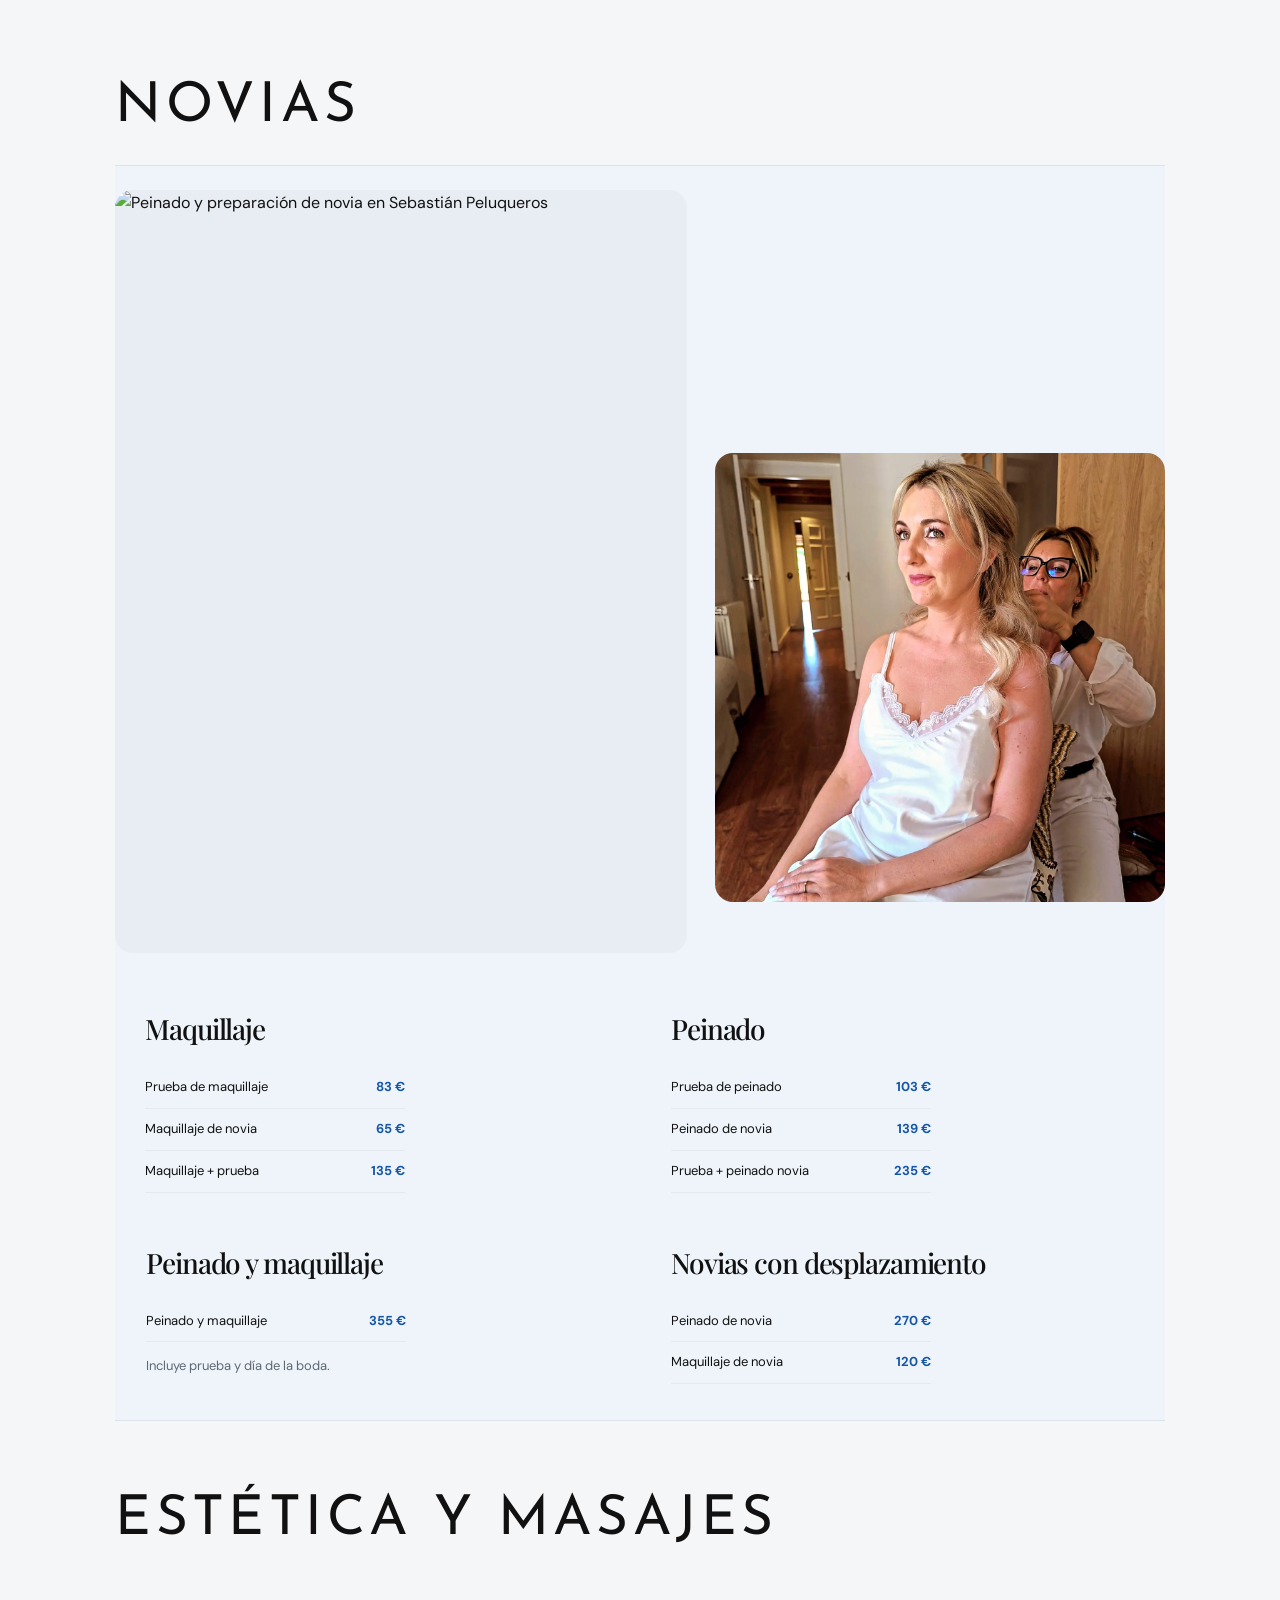
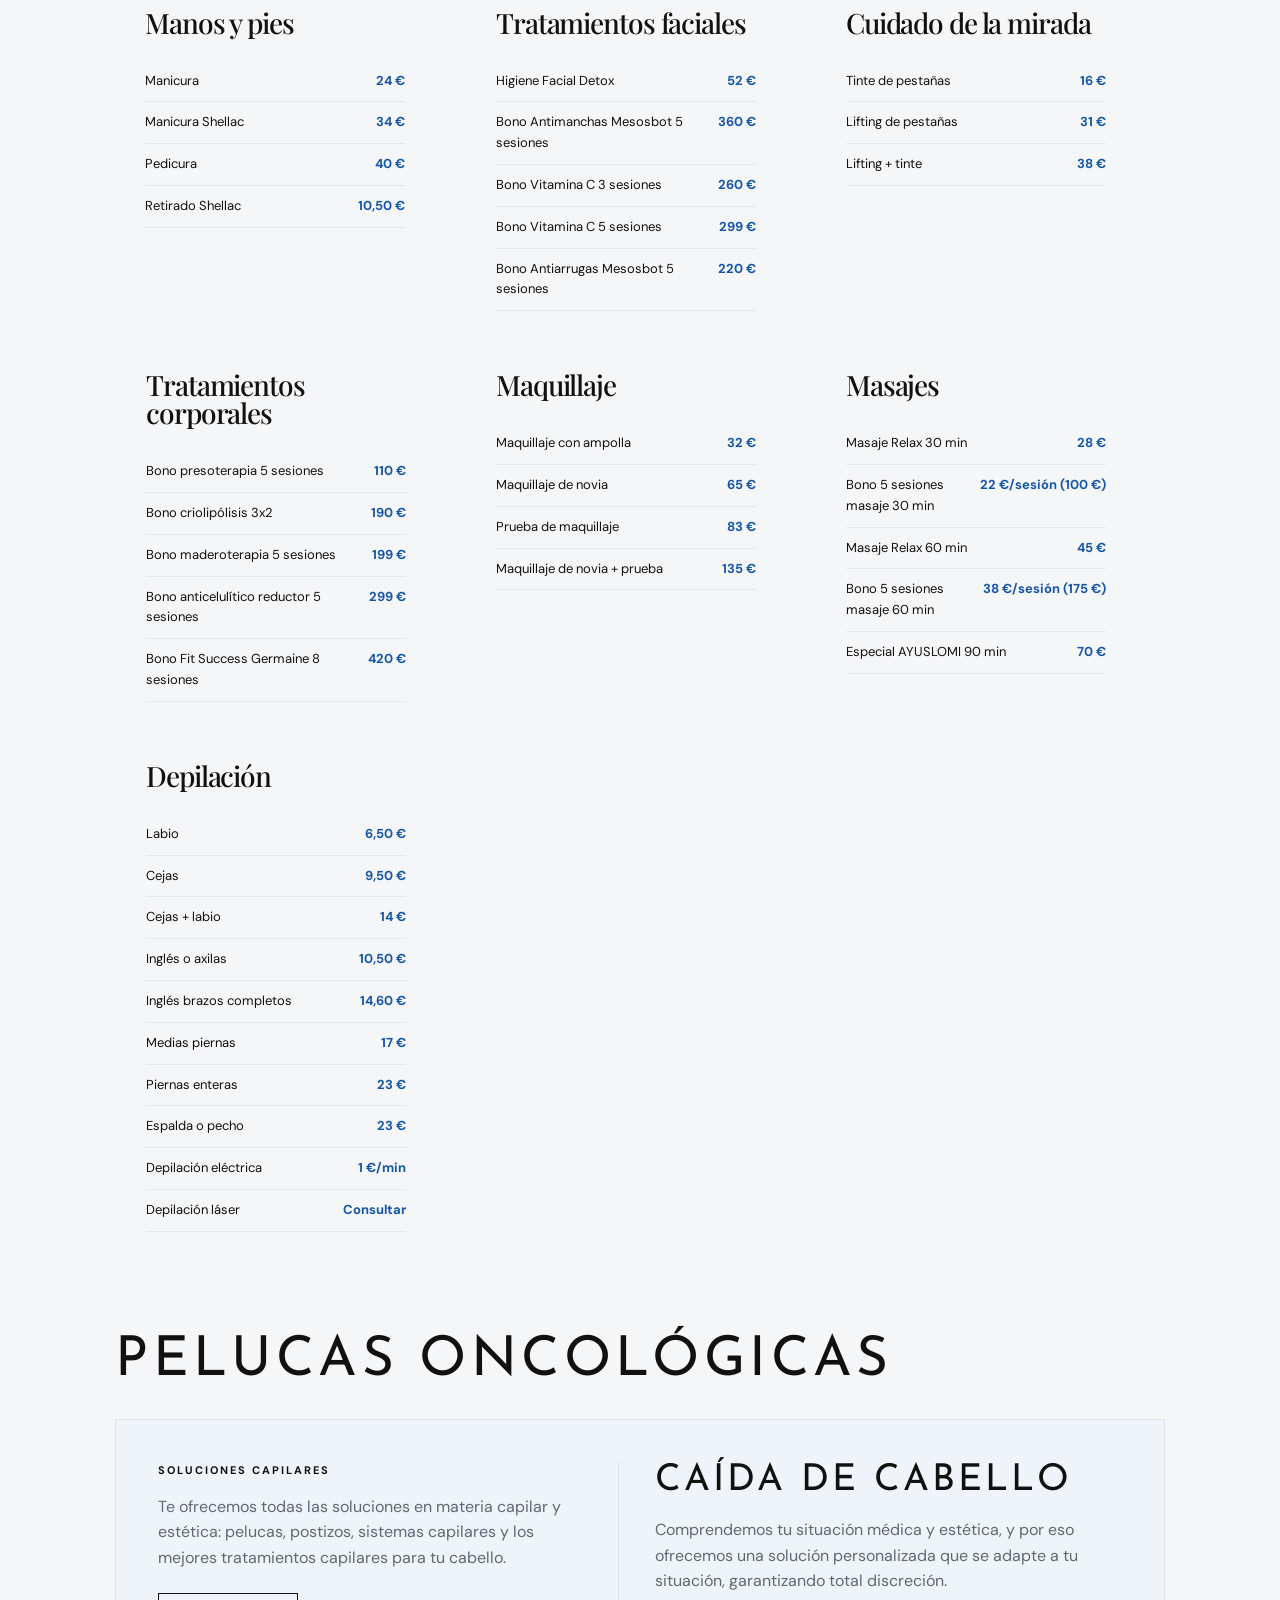
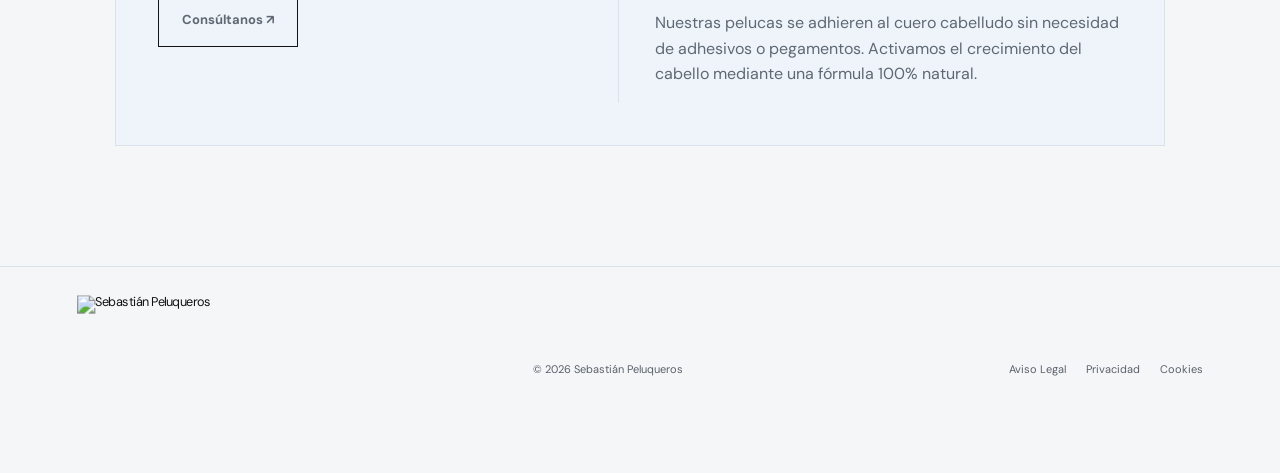
==== commit a3303d6a: "Corregir imagen de la galería de novias" ====
--- a/index.html
+++ b/index.html
@@ -121,7 +121,7 @@
       <div class="bridal-panel">
         <div class="bridal-gallery" aria-label="Galería de novias">
           <figure class="bridal-gallery-feature">
-            <img src="assets/novia%20andrea.jpeg" alt="Peinado y preparación de novia en Sebastián Peluqueros" loading="lazy">
+            <img src="assets/novia-andrea.jpeg" alt="Peinado y preparación de novia en Sebastián Peluqueros" loading="lazy">
           </figure>
           <figure class="bridal-gallery-detail">
             <img src="assets/novia%20andrea%201.jpeg" alt="Detalle del peinado de novia de Andrea" loading="lazy">
--- a/styles.css
+++ b/styles.css
@@ -1165,3 +1165,50 @@
     border-top: 1px solid #dbe2eb;
   }
 }
+
+
+/* Galería editorial de novias: dos imágenes complementarias antes de las tarifas. */
+.bridal-gallery {
+  display: grid;
+  grid-template-columns: minmax(0, 1.12fr) minmax(0, .88fr);
+  gap: clamp(14px, 2.2vw, 30px);
+  align-items: end;
+  margin: 0 0 34px;
+}
+.bridal-gallery figure {
+  margin: 0;
+  overflow: hidden;
+  border-radius: 18px;
+  background: #e8edf3;
+}
+.bridal-gallery-feature {
+  aspect-ratio: 3 / 4;
+}
+.bridal-gallery-detail {
+  aspect-ratio: 1 / 1;
+  margin-bottom: clamp(16px, 4vw, 54px) !important;
+}
+.bridal-gallery img {
+  display: block;
+  width: 100%;
+  height: 100%;
+  object-fit: cover;
+  transition: transform .45s ease;
+}
+.bridal-gallery figure:hover img {
+  transform: scale(1.025);
+}
+@media (max-width: 760px) {
+  .bridal-gallery {
+    grid-template-columns: 1fr 1fr;
+    gap: 10px;
+    margin: 0 0 24px;
+    align-items: stretch;
+  }
+  .bridal-gallery-feature,
+  .bridal-gallery-detail {
+    aspect-ratio: 4 / 5;
+    margin-bottom: 0 !important;
+    border-radius: 12px;
+  }
+}
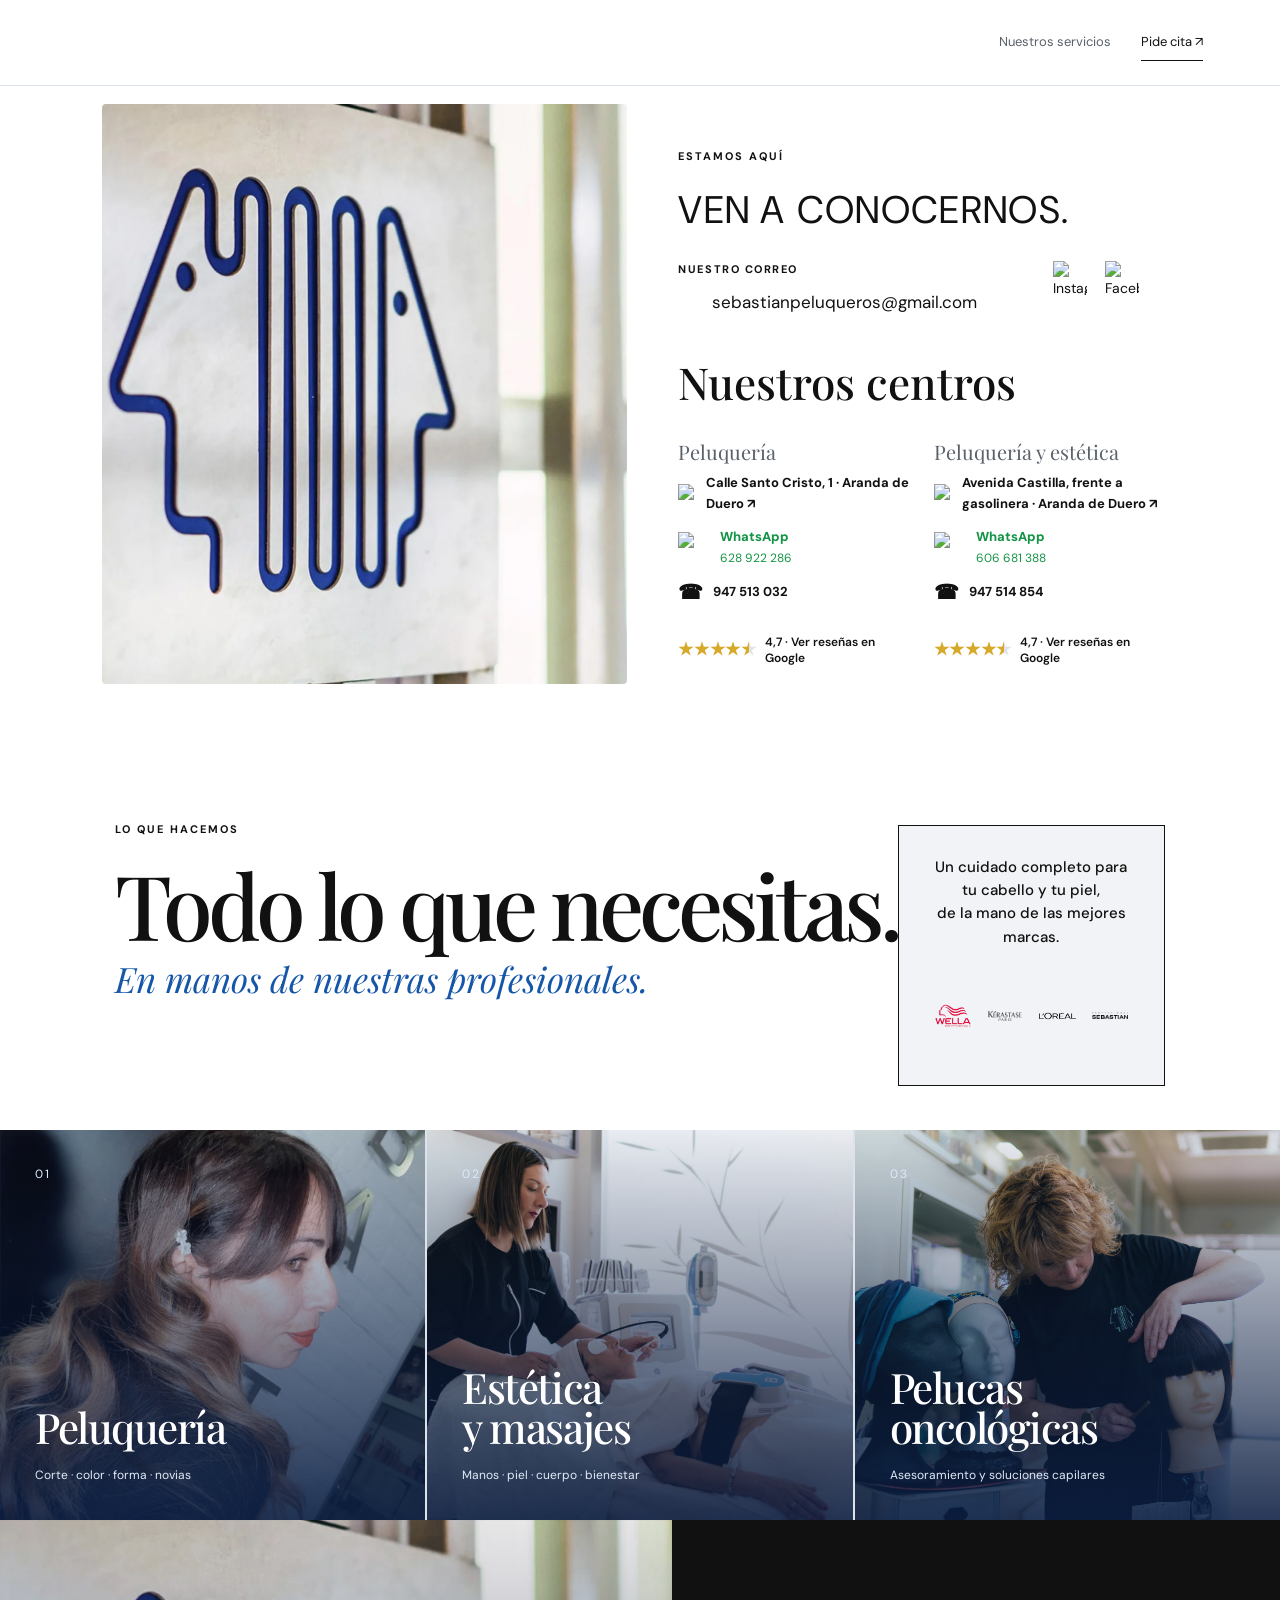
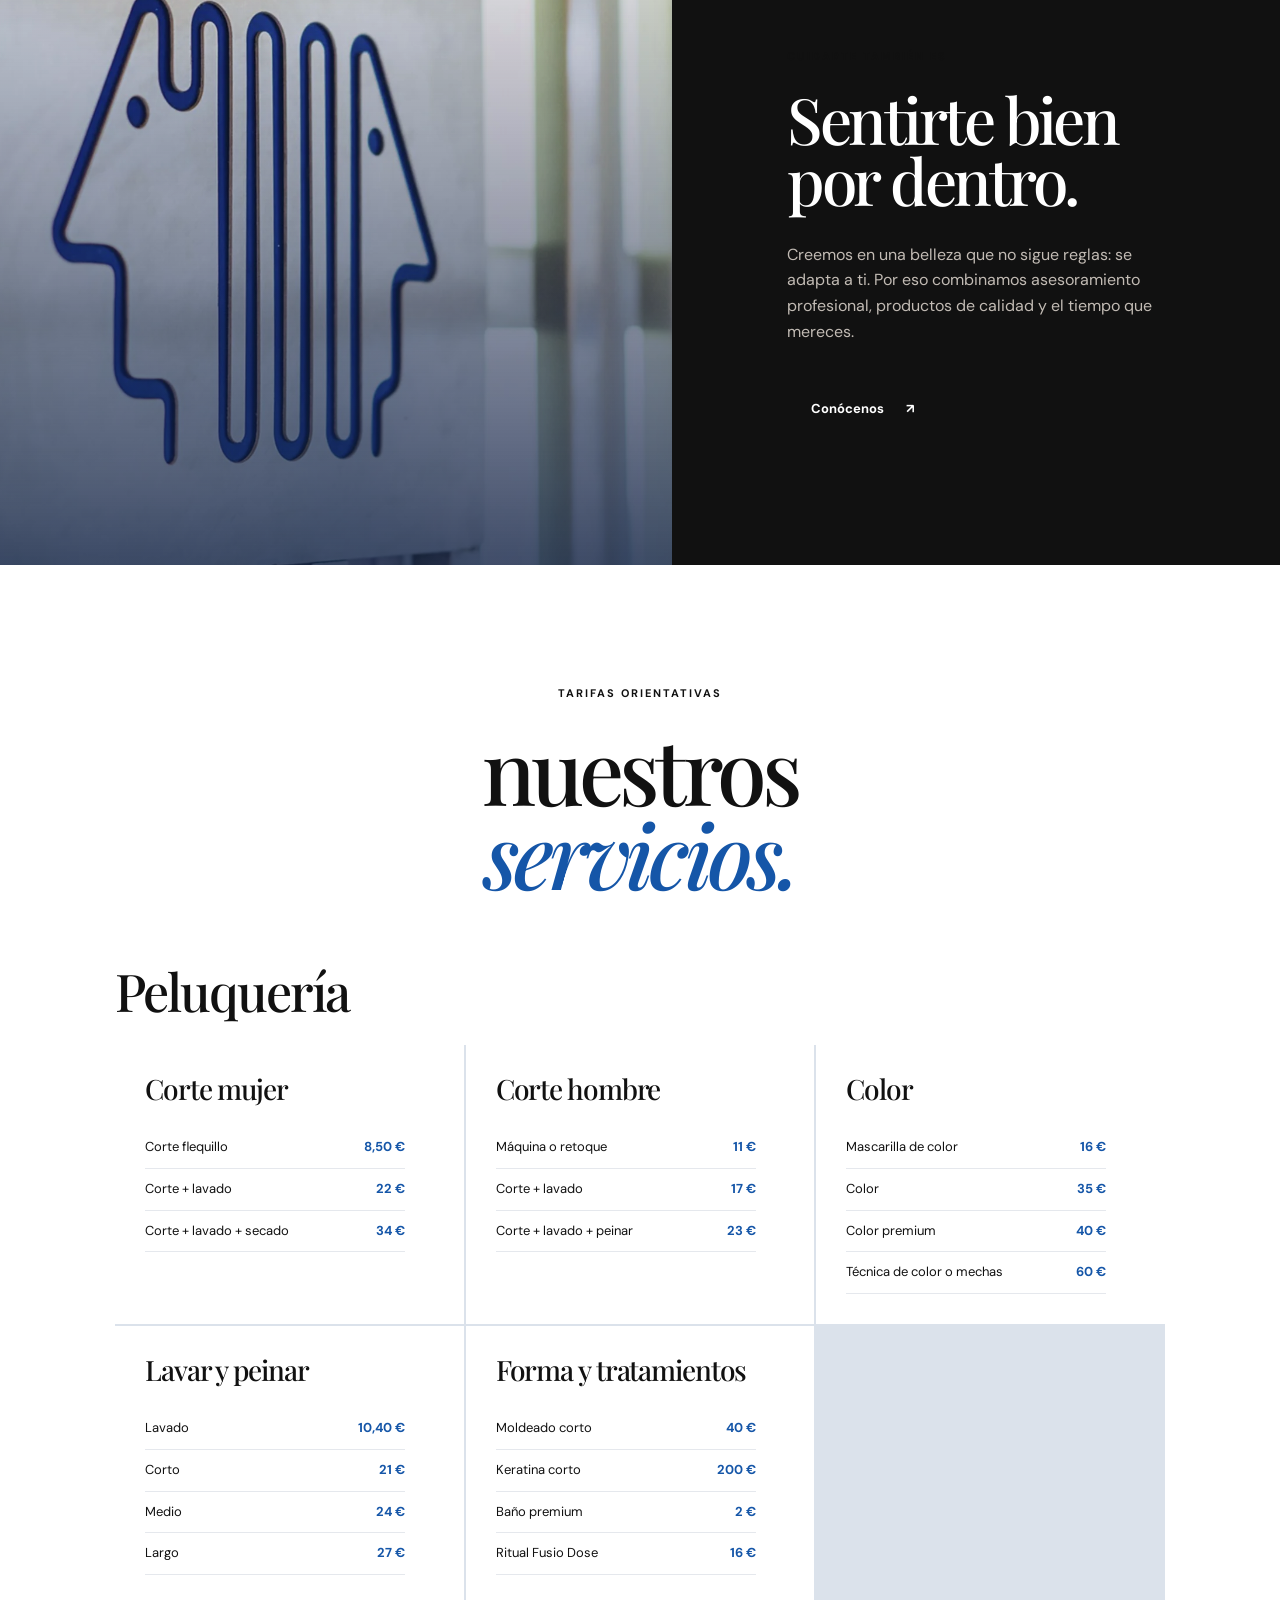
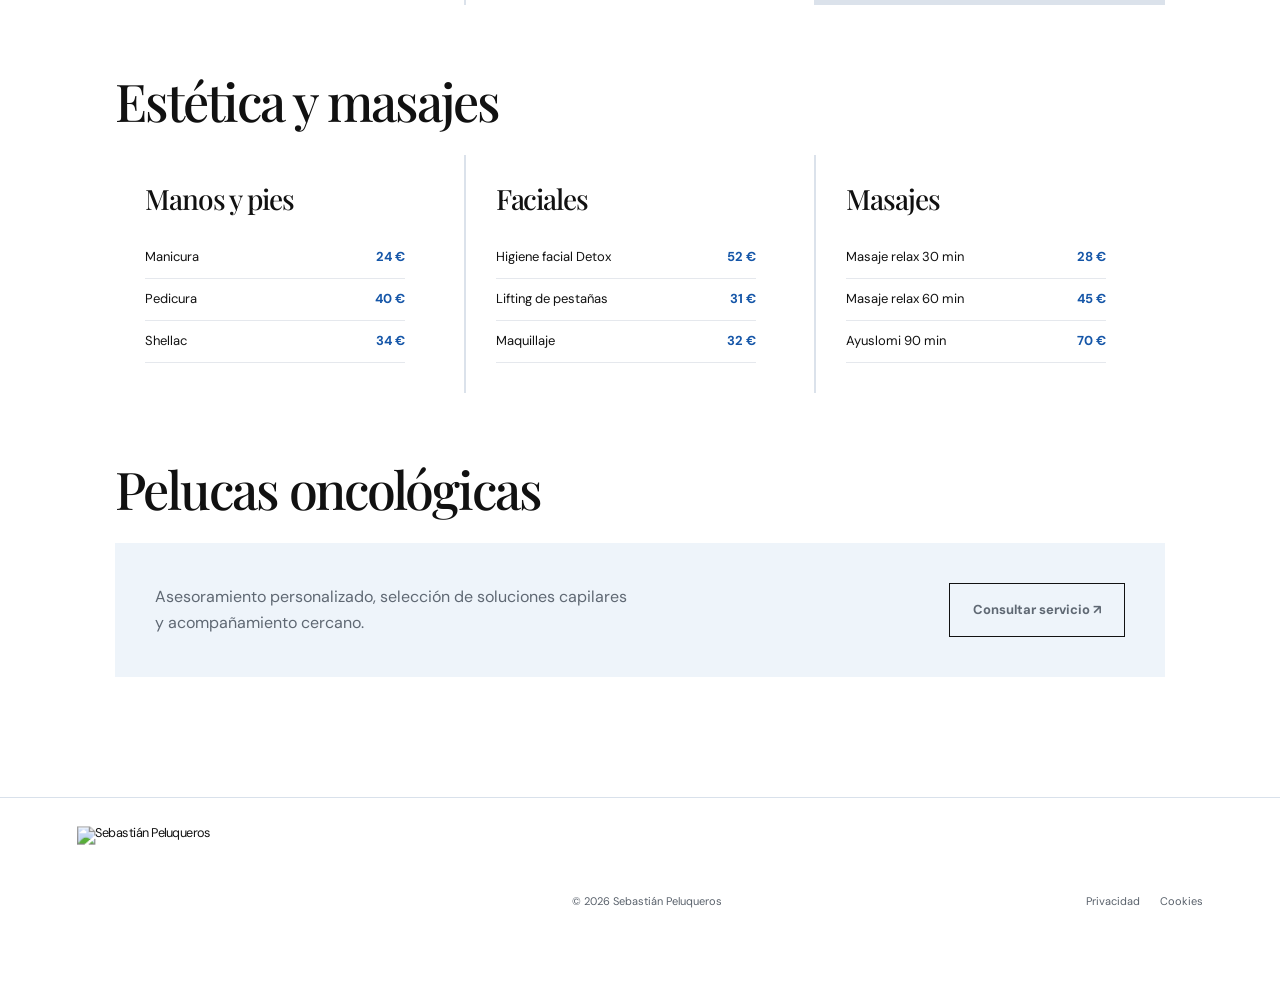
==== commit 9cbe17cb: "Publicar la versión completa de la web" ====
--- a/index.html
+++ b/index.html
@@ -7,8 +7,8 @@
   <title>Sebastián Peluqueros | Tu estilo, tu momento</title>
   <link rel="preconnect" href="https://fonts.googleapis.com">
   <link rel="preconnect" href="https://fonts.gstatic.com" crossorigin>
-  <link href="https://fonts.googleapis.com/css2?family=DM+Sans:wght@400;500;600;700&family=Josefin+Sans:wght@300;400;500&family=Playfair+Display:wght@500;600&family=Manrope:wght@500;700;800&display=swap" rel="stylesheet">
-  <link rel="stylesheet" href="styles.css?v=20260724-01" />
+  <link href="https://fonts.googleapis.com/css2?family=DM+Sans:wght@400;500;600;700&family=Josefin+Sans:wght@400;500&family=Playfair+Display:wght@500;600&family=Manrope:wght@500;700;800&display=swap" rel="stylesheet">
+  <link rel="stylesheet" href="styles.css" />
 </head>
 <body>
   <header class="site-header">
@@ -35,203 +35,20 @@
 
     <section class="intro" id="nosotros"><p class="eyebrow">Nuestra forma de trabajar</p><h2>Más que una peluquería,<br><em>un momento para ti.</em></h2><p>Escuchamos lo que buscas, estudiamos lo que necesitas y trabajamos para que cada visita sea una experiencia. Técnica, cercanía y resultados que encajan contigo.</p><p class="intro-tagline">Nuestra prioridad, eres tú.</p></section>
 
-    <section class="services" id="servicios"><div class="section-heading"><div><p class="eyebrow">Lo que hacemos</p><h2>Todo lo que necesitas</h2><p class="services-subtitle">En manos de nuestras profesionales.</p></div><div class="brands-panel"><p>Un cuidado completo para tu cabello y tu piel,<br>de la mano de las mejores marcas.</p><div class="brand-list" aria-label="Marcas con las que trabajamos"><img src="assets/wella.png" alt="Wella Professionals"><img src="assets/kerastase.png" alt="Kérastase Paris"><img src="assets/loreal.png" alt="L'Oréal Paris"><img src="assets/sebastian.png" alt="Sebastian Professional"></div></div></div>
+    <section class="services" id="servicios"><div class="section-heading"><div><p class="eyebrow">Lo que hacemos</p><h2>Todo lo que necesitas.</h2><p class="services-subtitle">En manos de nuestras profesionales.</p></div><div class="brands-panel"><p>Un cuidado completo para tu cabello y tu piel,<br>de la mano de las mejores marcas.</p><div class="brand-list" aria-label="Marcas con las que trabajamos"><img src="assets/wella.png" alt="Wella Professionals"><img src="assets/kerastase.png" alt="Kérastase Paris"><img src="assets/loreal.png" alt="L'Oréal Paris"><img src="assets/sebastian.png" alt="Sebastian Professional"></div></div></div>
       <div class="service-grid"><article><span class="service-number">01</span><h3>Peluquería</h3><p>Corte, color, mechas y peinados pensados para tu estilo y tu día a día.</p><a href="#contacto">Ver servicio ↗</a></article><article><span class="service-number">02</span><h3>Estética<br>& masajes</h3><p>Tratamientos faciales, corporales y masajes para desconectar y cuidarte.</p><a href="#contacto">Ver servicio ↗</a></article><article><span class="service-number">03</span><h3>Pelucas<br>oncológicas</h3><p>Asesoramiento cercano y soluciones capilares para recuperar tu confianza.</p><a href="#contacto">Ver servicio ↗</a></article></div>
     </section>
 
     <section class="category-links"><a id="peluqueria" class="category-card category-hair" href="#precios-peluqueria"><span>01</span><strong>Peluquería</strong><small>Corte · color · forma · novias</small></a><a id="estetica" class="category-card category-beauty" href="#precios-estetica"><span>02</span><strong>Estética<br>y masajes</strong><small>Manos · piel · cuerpo · bienestar</small></a><a id="pelucas" class="category-card category-care" href="#precios-pelucas"><span>03</span><strong>Pelucas<br>oncológicas</strong><small>Asesoramiento y soluciones capilares</small></a></section>
 
+    <section class="feature" id="especialidades"><div class="feature-image" role="img" aria-label="Interior de Sebastián Peluqueros"></div><div class="feature-copy"><p class="eyebrow">Cuidarte también es</p><h2>Sentirte bien<br>por dentro.</h2><p>Creemos en una belleza que no sigue reglas: se adapta a ti. Por eso combinamos asesoramiento profesional, productos de calidad y el tiempo que mereces.</p><a class="button button-outline" href="#contacto">Conócenos <span>↗</span></a></div></section>
 
-    <section class="prices" id="precios">
-      <div class="section-heading">
-        <div>
-          <p class="eyebrow">Tarifas orientativas</p>
-          <h2>NUESTROS SERVICIOS</h2>
-        </div>
-        <p>Servicios pensados para cuidar tu estilo, tu cabello y cada momento especial.</p>
-      </div>
+    <section class="prices" id="precios"><div class="section-heading"><div><p class="eyebrow">Tarifas orientativas</p><h2> nuestros<br><em>servicios.</em></h2></div><p>Precios tomados de la web actual. Cada servicio está separado por especialidad.</p></div><h3 id="precios-peluqueria" class="price-section-title">Peluquería</h3><div class="price-grid"><article><h3>Corte mujer</h3><p><span>Corte flequillo</span><b>8,50 €</b></p><p><span>Corte + lavado</span><b>22 €</b></p><p><span>Corte + lavado + secado</span><b>34 €</b></p></article><article><h3>Corte hombre</h3><p><span>Máquina o retoque</span><b>11 €</b></p><p><span>Corte + lavado</span><b>17 €</b></p><p><span>Corte + lavado + peinar</span><b>23 €</b></p></article><article><h3>Color</h3><p><span>Mascarilla de color</span><b>16 €</b></p><p><span>Color</span><b>35 €</b></p><p><span>Color premium</span><b>40 €</b></p><p><span>Técnica de color o mechas</span><b>60 €</b></p></article><article><h3>Lavar y peinar</h3><p><span>Lavado</span><b>10,40 €</b></p><p><span>Corto</span><b>21 €</b></p><p><span>Medio</span><b>24 €</b></p><p><span>Largo</span><b>27 €</b></p></article><article><h3>Forma y tratamientos</h3><p><span>Moldeado corto</span><b>40 €</b></p><p><span>Keratina corto</span><b>200 €</b></p><p><span>Baño premium</span><b>2 €</b></p><p><span>Ritual Fusio Dose</span><b>16 €</b></p></article></div><h3 id="precios-estetica" class="price-section-title">Estética y masajes</h3><div class="price-grid"><article><h3>Manos y pies</h3><p><span>Manicura</span><b>24 €</b></p><p><span>Pedicura</span><b>40 €</b></p><p><span>Shellac</span><b>34 €</b></p></article><article><h3>Faciales</h3><p><span>Higiene facial Detox</span><b>52 €</b></p><p><span>Lifting de pestañas</span><b>31 €</b></p><p><span>Maquillaje</span><b>32 €</b></p></article><article><h3>Masajes</h3><p><span>Masaje relax 30 min</span><b>28 €</b></p><p><span>Masaje relax 60 min</span><b>45 €</b></p><p><span>Ayuslomi 90 min</span><b>70 €</b></p></article></div><h3 id="precios-pelucas" class="price-section-title">Pelucas oncológicas</h3><div class="care-note"><p>Asesoramiento personalizado, selección de soluciones capilares y acompañamiento cercano.</p><a class="button button-outline" href="#contacto">Consultar servicio ↗</a></div></section>
 
-      <h3 id="precios-peluqueria" class="price-section-title">Peluquería</h3>
-      <div class="price-grid">
-        <article>
-          <h3>Corte mujer</h3>
-          <p><span>Corte flequillo</span><b>8,50 €</b></p>
-          <p><span>Corte + lavado + peinar (niñas)</span><b>28 €</b></p>
-          <p><span>Corte + lavado</span><b>22 €</b></p>
-          <p><span>Corte + lavado + secado a dedos</span><b>34 €</b></p>
-        </article>
-        <article>
-          <h3>Corte hombre</h3>
-          <p><span>Pasar máquina o retoque</span><b>11 €</b></p>
-          <p><span>Cortar + lavado</span><b>17 €</b></p>
-          <p><span>Cortar + lavado + peinar (melena)</span><b>23 €</b></p>
-        </article>
-        <article>
-          <h3>Color</h3>
-          <p><span>Mascarilla de color</span><b>16 €</b></p>
-          <p><span>Glossing o vegetal</span><b>23 €</b></p>
-          <p><span>Color</span><b>35 €</b></p>
-          <p><span>Color premium</span><b>40 €</b></p>
-          <p><span>Color premium completo</span><b>46 €</b></p>
-          <p><span>Mechas localizadas</span><b>29 €</b></p>
-          <p><span>Técnica de color o mechas</span><b>60 €</b></p>
-          <p><span>Limpiador de pigmento</span><b>20 €</b></p>
-          <p><span>Color hombre</span><b>22 €</b></p>
-          <p><span>Eos</span><b>44 €</b></p>
-        </article>
-        <article>
-          <h3>Lavar y peinar</h3>
-          <p><span>Lavado</span><b>10,40 €</b></p>
-          <p><span>Lavado y peinado corto</span><b>21 €</b></p>
-          <p><span>Lavado y peinado medio</span><b>24 €</b></p>
-          <p><span>Lavado y peinado largo</span><b>27 €</b></p>
-          <p><span>Lavado y peinado especial</span><b>39 €</b></p>
-          <p><span>Lavado y peinado de fiesta</span><b>49,90 €</b></p>
-          <p><span>Trenza boxeadora</span><b>21 €</b></p>
-        </article>
-        <article>
-          <h3>Forma</h3>
-          <p><span>Moldeado corto</span><b>40 €</b></p>
-          <p><span>Moldeado medio</span><b>58 €</b></p>
-          <p><span>Moldeado largo</span><b>76 €</b></p>
-          <p><span>Ahuecador</span><b>45 €</b></p>
-          <p><span>Smoothfiller medio</span><b>150 €</b></p>
-        </article>
-        <article>
-          <h3>Keratina</h3>
-          <p><span>Keratina flequillo</span><b>75 €</b></p>
-          <p><span>Keratina corto</span><b>200 €</b></p>
-          <p><span>Keratina medio</span><b>260 €</b></p>
-          <p><span>Keratina largo</span><b>340 €</b></p>
-        </article>
-        <article>
-          <h3>Tratamientos</h3>
-          <p><span>Baño premium</span><b>2 €</b></p>
-          <p><span>Fondant</span><b>4,20 €</b></p>
-          <p><span>Mascarilla</span><b>6,40 €</b></p>
-          <p><span>Ritual Fusio Dose</span><b>16 €</b></p>
-          <p><span>Ritual Fusio Scrub</span><b>18 €</b></p>
-          <p><span>Ritual Fusio Caviar</span><b>48 €</b></p>
-          <p><span>Tocador</span><b>2 €</b></p>
-          <p><span>Alisado francés</span><b>105 €</b></p>
-        </article>
-      </div>
-
-      <h3 id="precios-novias" class="price-section-title bridal-title">Novias</h3>
-      <div class="bridal-panel">
-        <div class="bridal-gallery" aria-label="Galería de novias">
-          <figure class="bridal-gallery-feature">
-            <img src="assets/novia-andrea.jpeg" alt="Peinado y preparación de novia en Sebastián Peluqueros" loading="lazy">
-          </figure>
-          <figure class="bridal-gallery-detail">
-            <img src="assets/novia%20andrea%201.jpeg" alt="Detalle del peinado de novia de Andrea" loading="lazy">
-          </figure>
-        </div>
-        <div class="price-grid bridal-grid">
-          <article>
-            <h3>Maquillaje</h3>
-            <p><span>Prueba de maquillaje</span><b>83 €</b></p>
-            <p><span>Maquillaje de novia</span><b>65 €</b></p>
-            <p><span>Maquillaje + prueba</span><b>135 €</b></p>
-          </article>
-          <article>
-            <h3>Peinado</h3>
-            <p><span>Prueba de peinado</span><b>103 €</b></p>
-            <p><span>Peinado de novia</span><b>139 €</b></p>
-            <p><span>Prueba + peinado novia</span><b>235 €</b></p>
-          </article>
-          <article>
-            <h3>Peinado y maquillaje</h3>
-            <p><span>Peinado y maquillaje</span><b>355 €</b></p>
-            <small>Incluye prueba y día de la boda.</small>
-          </article>
-          <article>
-            <h3>Novias con desplazamiento</h3>
-            <p><span>Peinado de novia</span><b>270 €</b></p>
-            <p><span>Maquillaje de novia</span><b>120 €</b></p>
-          </article>
-        </div>
-      </div>
-
-      <h3 id="precios-estetica" class="price-section-title">Estética y masajes</h3>
-      <div class="price-grid">
-        <article>
-          <h3>Manos y pies</h3>
-          <p><span>Manicura</span><b>24 €</b></p>
-          <p><span>Manicura Shellac</span><b>34 €</b></p>
-          <p><span>Pedicura</span><b>40 €</b></p>
-          <p><span>Retirado Shellac</span><b>10,50 €</b></p>
-        </article>
-        <article>
-          <h3>Tratamientos faciales</h3>
-          <p><span>Higiene Facial Detox</span><b>52 €</b></p>
-          <p><span>Bono Antimanchas Mesosbot 5 sesiones</span><b>360 €</b></p>
-          <p><span>Bono Vitamina C 3 sesiones</span><b>260 €</b></p>
-          <p><span>Bono Vitamina C 5 sesiones</span><b>299 €</b></p>
-          <p><span>Bono Antiarrugas Mesosbot 5 sesiones</span><b>220 €</b></p>
-        </article>
-        <article>
-          <h3>Cuidado de la mirada</h3>
-          <p><span>Tinte de pestañas</span><b>16 €</b></p>
-          <p><span>Lifting de pestañas</span><b>31 €</b></p>
-          <p><span>Lifting + tinte</span><b>38 €</b></p>
-        </article>
-        <article>
-          <h3>Tratamientos corporales</h3>
-          <p><span>Bono presoterapia 5 sesiones</span><b>110 €</b></p>
-          <p><span>Bono criolipólisis 3x2</span><b>190 €</b></p>
-          <p><span>Bono maderoterapia 5 sesiones</span><b>199 €</b></p>
-          <p><span>Bono anticelulítico reductor 5 sesiones</span><b>299 €</b></p>
-          <p><span>Bono Fit Success Germaine 8 sesiones</span><b>420 €</b></p>
-        </article>
-        <article>
-          <h3>Maquillaje</h3>
-          <p><span>Maquillaje con ampolla</span><b>32 €</b></p>
-          <p><span>Maquillaje de novia</span><b>65 €</b></p>
-          <p><span>Prueba de maquillaje</span><b>83 €</b></p>
-          <p><span>Maquillaje de novia + prueba</span><b>135 €</b></p>
-        </article>
-        <article>
-          <h3>Masajes</h3>
-          <p><span>Masaje Relax 30 min</span><b>28 €</b></p>
-          <p><span>Bono 5 sesiones masaje 30 min</span><b>22 €/sesión (100 €)</b></p>
-          <p><span>Masaje Relax 60 min</span><b>45 €</b></p>
-          <p><span>Bono 5 sesiones masaje 60 min</span><b>38 €/sesión (175 €)</b></p>
-          <p><span>Especial AYUSLOMI 90 min</span><b>70 €</b></p>
-        </article>
-        <article>
-          <h3>Depilación</h3>
-          <p><span>Labio</span><b>6,50 €</b></p>
-          <p><span>Cejas</span><b>9,50 €</b></p>
-          <p><span>Cejas + labio</span><b>14 €</b></p>
-          <p><span>Inglés o axilas</span><b>10,50 €</b></p>
-          <p><span>Inglés brazos completos</span><b>14,60 €</b></p>
-          <p><span>Medias piernas</span><b>17 €</b></p>
-          <p><span>Piernas enteras</span><b>23 €</b></p>
-          <p><span>Espalda o pecho</span><b>23 €</b></p>
-          <p><span>Depilación eléctrica</span><b>1 €/min</b></p>
-          <p><span>Depilación láser</span><b>Consultar</b></p>
-        </article>
-      </div>
-
-      <h3 id="precios-pelucas" class="price-section-title">Pelucas oncológicas</h3>
-      <div class="care-note oncology-note">
-        <div>
-          <p class="eyebrow">Soluciones capilares</p>
-          <p>Te ofrecemos todas las soluciones en materia capilar y estética: pelucas, postizos, sistemas capilares y los mejores tratamientos capilares para tu cabello.</p>
-          <a class="button button-outline" href="#contacto">Consúltanos ↗</a>
-        </div>
-        <div class="oncology-copy">
-          <h3>Caída de cabello</h3>
-          <p>Comprendemos tu situación médica y estética, y por eso ofrecemos una solución personalizada que se adapte a tu situación, garantizando total discreción.</p>
-          <p>Nuestras pelucas se adhieren al cuero cabelludo sin necesidad de adhesivos o pegamentos. Activamos el crecimiento del cabello mediante una fórmula 100% natural.</p>
-        </div>
-      </div>
-    </section>
-
-    <section class="contact" id="contacto"><div><p class="eyebrow">Estamos aquí</p><h2>Ven a <br><em>visitarnos</em></h2><p class="contact-service">¡Estamos a tu servicio!</p></div><div class="contact-details"><p class="contact-email-label">Nuestro correo</p><a href="mailto:sebastianpeluqueros@gmail.com">sebastianpeluqueros@gmail.com</a><div class="locations"><article><strong>Peluquería</strong><a class="map-link" href="https://maps.app.goo.gl/YRgb5vPEzxA4Watd9" target="_blank" rel="noopener"><img src="https://www.gstatic.com/images/branding/product/1x/maps_64dp.png" alt="Google Maps">Calle Santo Cristo, 1 ↗</a><a class="whatsapp-link" href="https://wa.me/34628922286" target="_blank" rel="noopener"><img class="whatsapp-icon" src="https://cdn.simpleicons.org/whatsapp/25D366" alt="WhatsApp"><span>WhatsApp<br><small>628 922 286</small></span></a><a class="phone-link" href="tel:+34947513032"><span aria-hidden="true">☎</span><span>947 513 032</span></a></article><article><strong>Peluquería y estética</strong><a class="map-link" href="https://maps.app.goo.gl/qPoXYW45ocehAfbY9" target="_blank" rel="noopener"><img src="https://www.gstatic.com/images/branding/product/1x/maps_64dp.png" alt="Google Maps">Avenida Castilla, frente a gasolinera ↗</a><a class="whatsapp-link" href="https://wa.me/34606681388" target="_blank" rel="noopener"><img class="whatsapp-icon" src="https://cdn.simpleicons.org/whatsapp/25D366" alt="WhatsApp"><span>WhatsApp<br><small>606 681 388</small></span></a><a class="phone-link" href="tel:+34947514854"><span aria-hidden="true">☎</span><span>947 514 854</span></a></article></div></div></section>
+    <!-- La cita se gestiona directamente desde los centros y sus teléfonos. -->
+    <section class="contact" id="contacto"><div><p class="eyebrow">Estamos aquí</p><h2>Ven a<br><em>conocernos.</em></h2></div><div class="contact-details"><p>Sebastián Peluqueros</p><p>Dos espacios, un mismo cuidado.</p><a href="mailto:sebastianpeluqueros@gmail.com">sebastianpeluqueros@gmail.com</a><div class="locations"><article><strong>Peluquería</strong><a class="map-link" href="https://maps.app.goo.gl/YRgb5vPEzxA4Watd9" target="_blank" rel="noopener"><img src="https://www.gstatic.com/images/branding/product/1x/maps_64dp.png" alt="Google Maps">Calle Santo Cristo, 1 · Aranda de Duero ↗</a><a class="whatsapp-link" href="https://wa.me/34628922286" target="_blank" rel="noopener"><img class="whatsapp-icon" src="https://cdn.simpleicons.org/whatsapp/25D366" alt="WhatsApp"><span>WhatsApp<br><small>628 922 286</small></span></a><a class="phone-link" href="tel:+34947513032"><span aria-hidden="true">☎</span><span>947 513 032</span></a></article><article><strong>Peluquería y estética</strong><a class="map-link" href="https://maps.app.goo.gl/qPoXYW45ocehAfbY9" target="_blank" rel="noopener"><img src="https://www.gstatic.com/images/branding/product/1x/maps_64dp.png" alt="Google Maps">Avenida Castilla, frente a gasolinera · Aranda de Duero ↗</a><a class="whatsapp-link" href="https://wa.me/34606681388" target="_blank" rel="noopener"><img class="whatsapp-icon" src="https://cdn.simpleicons.org/whatsapp/25D366" alt="WhatsApp"><span>WhatsApp<br><small>606 681 388</small></span></a><a class="phone-link" href="tel:+34947514854"><span aria-hidden="true">☎</span><span>947 514 854</span></a></article></div></div></section>
   </main>
-  <footer><a class="brand brand-logo footer-brand" href="#inicio"><img class="footer-icon" src="https://raw.githubusercontent.com/juanarnaizlafuente/speluqueros-web/main/sebastian-peluqueros-logo.svg" alt="Sebastián Peluqueros"></a><p>© 2026 Sebastián Peluqueros</p><div><a href="aviso-legal.html">Aviso Legal</a><a href="privacidad.html">Privacidad</a><a href="cookies.html">Cookies</a></div></footer>
+  <footer><a class="brand brand-logo footer-brand" href="#inicio"><img class="footer-icon" src="https://raw.githubusercontent.com/juanarnaizlafuente/speluqueros-web/main/sebastian-peluqueros-logo.svg" alt="Sebastián Peluqueros"></a><p>© 2026 Sebastián Peluqueros</p><div><a href="#">Privacidad</a><a href="#">Cookies</a></div></footer>
   <script src="script.js"></script>
 </body>
 </html>
--- a/styles.css
+++ b/styles.css
@@ -1,10 +1,3 @@
-
-
-/* Integrar centros y precios en el fondo plateado, sin tarjetas blancas. */
-.locations article{background:transparent!important}
-.locations article strong{color:#111!important}
-.price-grid{background:transparent!important}
-.price-grid article,.price-grid article:nth-child(n){background:transparent!important}
 :root{--ink:#24211f;--muted:#6e6862;--cream:#f5f1eb;--peach:#e8b9a4;--sage:#c8d0c5;--line:#d8d1c9}*{box-sizing:border-box}html{scroll-behavior:smooth}body{margin:0;color:var(--ink);background:var(--cream);font:16px/1.6 'DM Sans',sans-serif}a{color:inherit;text-decoration:none}.site-header{height:86px;display:flex;align-items:center;justify-content:space-between;padding:0 6vw;border-bottom:1px solid var(--line);background:rgba(245,241,235,.9);position:sticky;top:0;z-index:5;backdrop-filter:blur(10px)}.brand{display:inline-flex;flex-direction:column;line-height:.9;letter-spacing:-.04em}.brand span{font:600 27px 'Playfair Display',serif}.brand small{font-size:9px;letter-spacing:.28em;margin-top:8px}.main-nav{display:flex;gap:30px;align-items:center;font-size:13px}.main-nav>a:not(.nav-cta){color:var(--muted)}.nav-cta{border-bottom:1px solid var(--ink);padding:8px 0}.menu-toggle{display:none;background:none;border:0;font-size:25px}.hero{min-height:650px;display:grid;grid-template-columns:1fr 1fr;padding:7vw 9vw 6vw;overflow:hidden}.eyebrow{color:#9b735d;text-transform:uppercase;letter-spacing:.18em;font-size:11px;font-weight:700;margin:0 0 24px}.hero h1,h2{font:500 clamp(50px,7vw,94px)/.94 'Playfair Display',serif;letter-spacing:-.055em;margin:0}.hero h1 em,h2 em{color:#b87458;font-style:italic}.hero-text{color:var(--muted);max-width:410px;margin:30px 0;font-size:17px}.hero-actions{display:flex;gap:28px;align-items:center}.button{display:inline-flex;gap:22px;align-items:center;padding:16px 23px;font-size:13px;font-weight:700}.button-dark{background:var(--ink);color:var(--cream)}.button-light{background:var(--cream);color:var(--ink)}.button-outline{border:1px solid var(--ink)}.text-link{font-size:12px;color:var(--muted)}.text-link span{margin-left:10px}.hero-art{position:relative;min-height:500px}.art-circle{position:absolute;width:min(35vw,450px);height:min(35vw,450px);right:4%;top:5%;border-radius:50%;background:var(--peach)}.art-circle:before{content:'';position:absolute;width:65%;height:85%;left:18%;top:7%;border-radius:50% 50% 45% 45%;background:linear-gradient(135deg,#805e4e,#dba48b 60%,#7d5547);transform:rotate(12deg);opacity:.92}.art-card{position:absolute;background:var(--ink);color:var(--cream);padding:22px}.art-card-one{top:16%;left:7%;width:125px;height:135px;display:flex;flex-direction:column;justify-content:space-between}.art-card-one span{color:var(--peach);font-size:12px}.art-card-one strong{font:22px/1 'Playfair Display',serif}.art-card-two{right:4%;bottom:17%;background:var(--sage);color:var(--ink);font-size:38px;border-radius:50%;width:80px;height:80px;text-align:center;padding:14px}.art-caption{position:absolute;bottom:2%;left:20%;font:italic 18px 'Playfair Display',serif}.intro{padding:130px 15vw;text-align:center;background:#e8ddd2}.intro h2{font-size:clamp(45px,6vw,78px)}.intro>p:last-child{max-width:550px;margin:35px auto 0;color:var(--muted)}.services{padding:120px 9vw}.section-heading{display:flex;justify-content:space-between;align-items:end;margin-bottom:70px}.section-heading>p{max-width:220px;color:var(--muted);font-size:14px}.service-grid{display:grid;grid-template-columns:repeat(3,1fr);gap:1px;background:var(--line)}article{background:var(--cream);padding:35px;min-height:280px}article:nth-child(2){background:#e9c2ad}article:nth-child(3){background:#d1d8ce}.service-number{font-size:12px;color:var(--muted)}h3{font:500 37px/1 'Playfair Display',serif;margin:45px 0 20px;letter-spacing:-.04em}article p{color:var(--muted);font-size:14px;max-width:260px}article a{font-size:12px;font-weight:700;border-bottom:1px solid currentColor;padding-bottom:5px}.feature{display:grid;grid-template-columns:1.05fr .95fr;min-height:600px;background:var(--ink);color:var(--cream)}.feature-image{background:linear-gradient(145deg,#d9c0aa,#785b52 48%,#302a28);min-height:500px;display:flex;align-items:end;padding:8vw;color:var(--cream);font:clamp(31px,4vw,62px)/.95 'Playfair Display',serif}.feature-image em{color:var(--peach)}.feature-copy{padding:10vw 9vw}.feature-copy h2{font-size:clamp(45px,5vw,70px)}.feature-copy>p:not(.eyebrow){color:#c2bbb4;max-width:390px;margin:32px 0 38px}.contact{padding:110px 9vw;display:flex;justify-content:space-between}.contact-details{margin-top:40px;color:var(--muted);font-size:14px}.contact-details a{color:var(--ink);border-bottom:1px solid var(--ink)}.booking{background:#a97762;color:var(--cream);padding:90px 9vw;display:flex;justify-content:space-between;align-items:end}.booking h2{font-size:clamp(48px,6vw,80px)}.booking>div:last-child{max-width:270px}.booking>div:last-child>p{margin:0 0 28px;color:#f4dfd3;font-size:14px}footer{padding:38px 6vw;border-top:1px solid var(--line);display:flex;justify-content:space-between;align-items:center;font-size:11px;color:var(--muted)}footer .brand{color:var(--ink)}footer div{display:flex;gap:20px}@media(max-width:760px){.site-header{height:72px;padding:0 6vw}.main-nav{display:none;position:absolute;top:72px;left:0;right:0;background:var(--cream);padding:25px 8vw;flex-direction:column;align-items:flex-start;border-bottom:1px solid var(--line)}.main-nav.is-open{display:flex}.menu-toggle{display:block}.hero{display:block;padding:70px 8vw 30px}.hero-art{min-height:400px;margin-top:35px}.art-circle{width:70vw;height:70vw;right:0}.hero-actions{flex-wrap:wrap}.intro,.services,.contact{padding:80px 8vw}.section-heading,.booking,.contact{display:block}.section-heading>p{margin-top:28px}.service-grid{display:block;background:none}.service-grid article{margin-bottom:2px}.feature{display:block}.feature-image{min-height:420px;padding:12vw}.feature-copy{padding:80px 8vw}.booking>div:last-child{margin-top:35px}footer{display:block;padding:32px 8vw}footer p{margin:25px 0} }
 /* Centros y contacto */
 .locations{display:grid;grid-template-columns:1fr 1fr;gap:28px;margin-top:30px}.locations article{display:flex;flex-direction:column;gap:8px;padding:0;min-height:0;background:transparent}.locations strong{font:400 20px 'Playfair Display',serif}.locations a{border:0;font-size:13px}
@@ -205,23 +198,6 @@
 .contact>div:first-child{grid-column:2;grid-row:1;padding-top:18px}
 .contact-details{grid-column:2;grid-row:2;margin-top:0}
 .contact>div:first-child:after{display:block}
-.contact h2 em{font-size:0}
-.contact h2 em:after{content:"visitarnos.";font-size:clamp(48px,6vw,78px);font-style:italic}
-@media(max-width:760px){
-  .contact{display:grid;grid-template-columns:1fr;row-gap:28px}
-  .contact:before{grid-column:1;grid-row:1;min-height:300px}
-  .contact>div:first-child{grid-column:1;grid-row:2;padding-top:0}
-  .contact-details{grid-column:1;grid-row:3}
-}
-
-.contact>div:first-child:after{content:none!important;display:none!important}
-
-/* Contacto prioritario: imagen del salón a la izquierda y datos a la derecha. */
-.contact{grid-template-columns:minmax(0,1fr) minmax(0,1fr);column-gap:6vw;align-items:start}
-.contact:before{content:"";grid-column:1;grid-row:1 / span 2;min-height:560px;background:url("assets/Fotos/logo-salon-mejorado.svg") center/cover no-repeat}
-.contact>div:first-child{grid-column:2;grid-row:1;padding-top:18px}
-.contact-details{grid-column:2;grid-row:2;margin-top:0}
-.contact>div:first-child:after{display:block}
 .contact>div:first-child:after{content:none!important;display:none!important}
 
 /* Ajuste final de contacto: logo nítido y composición más compacta. */
@@ -238,40 +214,14 @@
   .contact-details>a[href^="mailto:"]{margin-bottom:18px}
   .locations:before{margin-bottom:14px}
 }
-.contact h2 em{font-size:0}
-.contact h2 em:after{content:"visitarnos.";font-size:clamp(48px,6vw,78px);font-style:italic}
-@media(max-width:760px){
-  .contact{display:grid;grid-template-columns:1fr;row-gap:28px}
-  .contact:before{grid-column:1;grid-row:1;min-height:300px}
-  .contact>div:first-child{grid-column:1;grid-row:2;padding-top:0}
-  .contact-details{grid-column:1;grid-row:3}
-}
-
-@media(max-width:760px){.contact:before{background-size:cover;background-position:center;min-height:280px}}
-
-.contact>div:first-child:after{content:none!important;display:none!important}
-
-/* Ajuste final de contacto: logo nítido y composición más compacta. */
-.contact{padding-top:62px;padding-bottom:78px}
-.contact:before{min-height:520px;background:#fff url("assets/Fotos/slider-salon.svg") center/cover no-repeat;border-radius:4px}
-.contact>div:first-child{padding-top:0}
-.contact>div:first-child:after{content:none!important;display:none!important}
-.contact-details>a[href^="mailto:"]{margin-bottom:22px}
-.locations:before{margin-bottom:16px}
-.locations{gap:24px}
-@media(max-width:760px){
-  .contact{padding-top:46px;padding-bottom:58px}
-  .contact:before{min-height:280px;background-size:62% auto}
-  .contact-details>a[href^="mailto:"]{margin-bottom:18px}
-  .locations:before{margin-bottom:14px}
-}
 
 /* Contacto compacto: el título y los datos quedan juntos a la derecha. */
 .contact{position:relative;display:grid;grid-template-columns:minmax(0,1fr) minmax(0,1fr);align-content:start;row-gap:0}
 .contact:before{position:absolute;left:9vw;top:0;width:calc(50% - 12vw);height:520px;min-height:0;grid-column:auto;grid-row:auto}
 .contact>div:first-child,.contact-details{grid-column:2;grid-row:auto}
 .contact>div:first-child{padding-top:0}
-.contact h2{font:700 clamp(28px,3vw,44px)/1.08 'DM Sans',sans-serif;letter-spacing:.04em;text-transform:uppercase;white-space:nowrap;color:#111}
+.contact h2{font:400 clamp(28px,3vw,44px)/1.08 'Avenir Next','Avenir','Montserrat','DM Sans',sans-serif;letter-spacing:.035em;text-transform:uppercase;white-space:nowrap;color:#111}
+.contact h2 em{margin-left:.3em}
 .contact h2 br{display:none}
 .contact h2 em{font:inherit!important;font-style:normal!important;color:#111!important}
 .contact h2 em:after{content:none!important}
@@ -295,920 +245,23 @@
   .contact-details{grid-column:1;grid-row:3}
 }
 
-.contact h2{font:400 clamp(28px,3vw,44px)/1.08 'DM Sans',sans-serif;letter-spacing:.045em;text-transform:uppercase;white-space:nowrap;color:#111}
-
-.contact h2{font:400 clamp(28px,3vw,44px)/1.08 'Avenir Next','Avenir','Montserrat','DM Sans',sans-serif;letter-spacing:.035em;text-transform:uppercase;white-space:nowrap;color:#111}.contact h2 em{margin-left:.3em}
-
 /* Imagen un poco más baja y grande en escritorio. */
 .contact:before{left:8vw;top:18px;width:calc(50% - 9vw);height:580px}
-@media(max-width:760px){.contact:before{position:static;width:100%;height:300px;min-height:300px;margin-top:10px;background-size:cover}}
-
-
-/* Tipografía de títulos: Josefin Sans Light, fina y geométrica como la referencia. */
-.contact h2,
-.contact h2 em {
-  font-family:'Josefin Sans',sans-serif!important;
-  font-weight:300!important;
-  font-style:normal!important;
-  text-transform:uppercase!important;
-  color:#111!important;
-  letter-spacing:.12em!important;
-  line-height:1!important;
-}
-.contact h2 {
-  font-size:clamp(26px,3.2vw,52px)!important;
-  white-space:nowrap!important;
-}
-.contact h2 em {
-  font-size:inherit!important;
-  margin-left:.16em!important;
-}
-.contact h2 br,
-.contact h2 em:after {
-  display:none!important;
-  content:none!important;
-}
-.contact .eyebrow,
-.contact-email-label {
-  font-family:'Josefin Sans',sans-serif!important;
-  font-weight:400!important;
-  letter-spacing:.22em!important;
-}
-@media(max-width:760px){
-  .contact h2 {
-    font-size:clamp(24px,7.2vw,40px)!important;
-    letter-spacing:.08em!important;
-    white-space:nowrap!important;
-  }
-  .contact h2 em {margin-left:.08em!important}
-}
-
-
-/* Tipografía predeterminada para títulos de contacto y secciones. */
-:root{--title-font:'Josefin Sans',sans-serif}
-.contact h2,
-.contact h2 em{
-  font-family:var(--title-font)!important;
-  font-weight:500!important;
-}
-.contact h2 em:after{content:none!important}
-.locations:before{
-  font-family:var(--title-font)!important;
-  font-weight:400!important;
-  letter-spacing:.08em!important;
-  text-transform:uppercase!important;
-  font-size:clamp(30px,3vw,44px)!important;
-  line-height:1!important;
-}
-.locations article .map-link{
-  white-space:nowrap;
-  font-size:12px;
-  letter-spacing:-.015em;
-}
-@media(max-width:760px){
-  .locations article .map-link{
-    white-space:normal;
-    font-size:13px;
-    letter-spacing:normal;
-  }
-}
-
-
-/* Ajuste final de títulos y direcciones. */
-:root{--title-font:'Josefin Sans',sans-serif}
-.contact h2,
-.contact h2 em{
-  font-family:var(--title-font)!important;
-  font-weight:500!important;
-}
-.contact h2 em:after{content:none!important}
-.contact .locations:before{
-  font-family:var(--title-font)!important;
-  font-weight:400!important;
-  letter-spacing:.08em!important;
-  text-transform:uppercase!important;
-  font-size:clamp(30px,3vw,44px)!important;
-  line-height:1!important;
-}
-.contact .locations{
-  grid-template-columns:minmax(0,.88fr) minmax(0,1.12fr)!important;
-  column-gap:18px!important;
-}
-.locations article .map-link{
-  white-space:nowrap!important;
-  width:max-content;
-  max-width:none;
-  font-size:11px!important;
-  letter-spacing:-.02em!important;
-}
-@media(max-width:760px){
-  .contact .locations{grid-template-columns:1fr!important}
-  .locations article .map-link{
-    white-space:normal!important;
-    width:auto;
-    font-size:13px!important;
-    letter-spacing:normal;
-  }
-}
-
-
-/* Ajuste de espaciado y densidad de la sección de contacto. */
-.contact h2,
-.contact h2 em{
-  font-weight:300!important;
-  letter-spacing:.06em!important;
-  word-spacing:-.06em!important;
-}
-.contact h2 em{margin-left:.08em!important}
-.locations article .map-link{
-  font-size:13px!important;
-  letter-spacing:-.01em!important;
-}
-@media(min-width:761px){
-  .contact{padding-bottom:34px!important}
-}
-
-
-/* Tipografía final para titulares principales. */
-.contact h2,
-.contact h2 em,
-.services .section-heading h2{
-  font-family:var(--title-font)!important;
-  font-weight:500!important;
-  font-style:normal!important;
-  letter-spacing:.03em!important;
-  word-spacing:0!important;
-  text-transform:uppercase!important;
-}
-.contact h2 em{margin-left:.04em!important}
-.services .section-heading h2{
-  line-height:1.05!important;
-  font-size:clamp(34px,5vw,70px)!important;
-}
-
-
-/* Ajuste visual del título de servicios. */
-.services .section-heading h2{
-  font-size:clamp(30px,4.3vw,60px)!important;
-}
-
-/* Imágenes reales de los servicios. */
-.category-card{
-  background-size:cover!important;
-  background-repeat:no-repeat!important;
-  background-color:#142746!important;
-}
-.category-hair{
-  background-image:linear-gradient(rgba(8,27,58,.14),rgba(4,20,48,.74)),url("assets/Fotos/fotos/peluqueria-herramientas.jpg")!important;
-  background-position:center bottom!important;
-}
-.category-beauty{
-  background-image:linear-gradient(rgba(8,27,58,.18),rgba(4,20,48,.72)),url("assets/Fotos/fotos/estetica-centro.jpg")!important;
-  background-position:center center!important;
-}
-.category-care{
-  background-image:linear-gradient(rgba(8,27,58,.16),rgba(4,20,48,.76)),url("assets/Fotos/fotos/pelucas-centro.jpg")!important;
-  background-position:center 48%!important;
-}
-
-/* Precios: título compacto, negro y en una sola línea. */
-.prices .section-heading h2{
-  font-family:'Josefin Sans',sans-serif!important;
-  font-weight:500!important;
-  font-style:normal!important;
-  text-transform:uppercase!important;
-  color:#111!important;
-  letter-spacing:.10em!important;
-  line-height:1!important;
-  white-space:nowrap!important;
-  font-size:clamp(28px,4.2vw,60px)!important;
-}
-@media(max-width:760px){
-  .prices .section-heading h2{
-    font-size:clamp(24px,8vw,36px)!important;
-    letter-spacing:.07em!important;
-  }
-}
-
-/* Anclas de servicios: deja visible el título bajo la cabecera fija. */
-.price-section-title{
-  scroll-margin-top:110px;
-}
-@media(max-width:760px){
-  .price-section-title{
-    scroll-margin-top:88px;
-  }
-}
-
-
-/* Fondo general: gris plateado muy suave para dar profundidad sin perder luminosidad. */
-body,
-.services,
-.contact,
-.prices{
-  background:#f5f6f8!important;
-}
-
-
-/* Páginas legales */
-body:has(.legal-page){min-height:100vh;display:flex;flex-direction:column}
-.legal-page{flex:1;width:min(1120px,calc(100% - 48px));margin:0 auto;padding:clamp(48px,7vw,96px) 0 96px}
-.legal-page h1{font-family:'Josefin Sans',sans-serif;font-weight:500;text-transform:uppercase;letter-spacing:.08em;font-size:clamp(32px,5vw,64px);margin:0 0 48px;color:#111}
-.legal-page h2{font-family:'Josefin Sans',sans-serif;font-weight:500;text-transform:uppercase;letter-spacing:.04em;font-size:clamp(20px,2.4vw,30px);margin:42px 0 16px;color:#111}
-.legal-page p,.legal-page li{font-size:16px;line-height:1.7;color:#333}
-.legal-page p{margin:0 0 18px}
-.legal-page ul{padding-left:24px;margin:0 0 20px}
-.legal-page a{color:#164f9e}
-.policy-table-wrap{overflow-x:auto;margin:24px 0 36px}
-.policy-table-wrap table{width:100%;border-collapse:collapse;background:rgba(255,255,255,.35);font-size:14px}
-.policy-table-wrap th,.policy-table-wrap td{border:1px solid rgba(17,17,17,.18);padding:12px;text-align:left;vertical-align:top}
-.policy-table-wrap th{font-family:'Josefin Sans',sans-serif;text-transform:uppercase;letter-spacing:.04em}
-@media(max-width:760px){.legal-page{width:min(100% - 32px,1120px);padding:36px 0 64px}.legal-page p,.legal-page li{font-size:15px;line-height:1.6}.policy-table-wrap table{min-width:760px}}
-
-
-
-/* Responsive final para móviles y pantallas estrechas */
-@media (max-width: 760px) {
-  html, body {
-    max-width: 100%;
-    overflow-x: hidden;
-  }
-
-  .site-header {
-    position: sticky;
-    top: 0;
-    min-height: 68px;
-    height: auto;
-    padding: 10px 16px;
-    gap: 12px;
-  }
-
-  .site-header .brand-logo {
-    width: min(72vw, 250px) !important;
-    height: 48px !important;
-    flex: 1 1 auto;
-    overflow: hidden !important;
-  }
-
-  .site-header .brand-logo img {
-    width: 100% !important;
-    height: 48px !important;
-    transform: none !important;
-    object-fit: contain;
-    object-position: left center;
-  }
-
-  .menu-toggle {
-    display: inline-flex !important;
-    align-items: center;
-    justify-content: center;
-    width: 42px;
-    height: 42px;
-    padding: 0;
-    margin-left: auto;
-    color: #111;
-    font-size: 24px;
-    line-height: 1;
-    cursor: pointer;
-  }
-
-  .main-nav {
-    display: none;
-    position: absolute;
-    top: 100%;
-    left: 0;
-    right: 0;
-    z-index: 30;
-    gap: 0;
-    padding: 8px 20px 14px;
-    background: #f5f6f8;
-    border-bottom: 1px solid #d9e1eb;
-    box-shadow: 0 10px 20px rgba(17,17,17,.08);
-  }
-
-  .main-nav.is-open {
-    display: flex;
-  }
-
-  .main-nav a {
-    width: 100%;
-    padding: 12px 0;
-    font-size: 15px;
-  }
-
-  main#inicio > .hero {
-    display: none !important;
-  }
-
-  main#inicio > .contact {
-    order: -1;
-  }
-
-  .contact {
-    display: grid !important;
-    grid-template-columns: 1fr !important;
-    gap: 24px !important;
-    padding: 28px 16px 48px !important;
-    margin: 0;
-    overflow: visible;
-  }
-
-  .contact:before {
-    position: static !important;
-    grid-column: 1 !important;
-    grid-row: 1 !important;
-    width: 100% !important;
-    height: auto !important;
-    min-height: 0 !important;
-    aspect-ratio: 4 / 3;
-    margin: 0;
-    background-size: cover !important;
-    background-position: center !important;
-    border-radius: 4px;
-  }
-
-  .contact > div:first-child,
-  .contact-details {
-    grid-column: 1 !important;
-    grid-row: auto !important;
-    min-width: 0;
-  }
-
-  .contact > div:first-child {
-    padding: 0 !important;
-  }
-
-  .contact h2 {
-    max-width: 100%;
-    margin: 0;
-    font-size: clamp(28px, 8vw, 42px) !important;
-    line-height: 1.08 !important;
-    letter-spacing: .055em !important;
-    white-space: normal !important;
-    overflow-wrap: anywhere;
-  }
-
-  .contact h2 br {
-    display: none !important;
-  }
-
-  .contact-service {
-    margin: 14px 0 0 !important;
-    font-size: 18px !important;
-  }
-
-  .contact-details {
-    margin-top: 0 !important;
-  }
-
-  .contact-details > a[href^="mailto:"] {
-    display: flex;
-    min-width: 0;
-    max-width: 100%;
-    margin-bottom: 16px !important;
-    font-size: 15px;
-    overflow-wrap: anywhere;
-  }
-
-  .contact-details > .social-links {
-    position: static !important;
-    justify-content: flex-start;
-    margin: 16px 0 26px !important;
-  }
-
-  .locations {
-    display: grid !important;
-    grid-template-columns: 1fr !important;
-    gap: 28px !important;
-    min-width: 0;
-    background: transparent !important;
-  }
-
-  .locations:before {
-    grid-column: 1 !important;
-    margin: 0 0 2px !important;
-    font-size: clamp(29px, 9vw, 40px) !important;
-    line-height: 1.05 !important;
-  }
-
-  .locations article {
-    min-width: 0;
-    width: 100%;
-    margin: 0 !important;
-    padding: 0 !important;
-    gap: 8px;
-    background: transparent !important;
-  }
-
-  .locations article strong {
-    font-size: 24px !important;
-    line-height: 1.15;
-  }
-
-  .locations article .map-link {
-    width: 100% !important;
-    max-width: 100% !important;
-    white-space: normal !important;
-    align-items: flex-start;
-    font-size: 14px !important;
-    line-height: 1.35;
-    overflow-wrap: anywhere;
-  }
-
-  .locations article .map-link img {
-    width: 22px;
-    height: 22px;
-    flex: 0 0 22px;
-    margin-top: 1px;
-  }
-
-  .whatsapp-link {
-    align-items: center !important;
-    font-size: 16px !important;
-  }
-
-  .whatsapp-link .whatsapp-icon {
-    width: 40px !important;
-    height: 40px !important;
-    flex: 0 0 40px;
-  }
-
-  .phone-link {
-    font-size: 16px !important;
-  }
-
-  .rating-link {
-    flex-wrap: wrap;
-    gap: 5px;
-    max-width: 100%;
-    font-size: 14px !important;
-    line-height: 1.3;
-  }
-
-  .rating-stars {
-    font-size: 17px;
-  }
-
-  .services,
-  .prices {
-    padding: 48px 16px !important;
-    overflow: hidden;
-  }
-
-  .services .section-heading,
-  .prices .section-heading {
-    display: block !important;
-    margin-bottom: 28px !important;
-  }
-
-  .services .section-heading h2,
-  .prices .section-heading h2 {
-    max-width: 100%;
-    white-space: normal !important;
-    overflow-wrap: anywhere;
-    font-size: clamp(30px, 9vw, 46px) !important;
-    line-height: 1.08 !important;
-  }
-
-  .services .services-subtitle {
-    margin: 10px 0 0 !important;
-    font-size: clamp(22px, 6vw, 30px) !important;
-  }
-
-  .services .brands-panel {
-    width: 100%;
-    max-width: none !important;
-    margin: 28px 0 0 !important;
-    padding: 22px 16px !important;
-  }
-
-  .services .brands-panel > p {
-    font-size: 14px !important;
-    line-height: 1.45;
-  }
-
-  .services .brand-list {
-    grid-template-columns: repeat(2, minmax(0, 1fr)) !important;
-    gap: 12px !important;
-    margin-top: 20px !important;
-  }
-
-  .services .brand-list img {
-    width: 100%;
-    height: 56px !important;
-    object-fit: contain;
-  }
-
-  .category-links {
-    display: grid !important;
-    grid-template-columns: 1fr !important;
-    gap: 2px !important;
-    background: transparent !important;
-  }
-
-  .category-card {
-    min-height: 260px !important;
-    padding: 24px 20px !important;
-    margin: 0 !important;
-  }
-
-  .category-card strong {
-    font-size: clamp(34px, 10vw, 48px) !important;
-  }
-
-  .prices .section-heading > p {
-    display: none !important;
-  }
-
-  .price-section-title {
-    margin: 40px 0 18px !important;
-    scroll-margin-top: 86px !important;
-    font-size: clamp(30px, 9vw, 44px) !important;
-    line-height: 1.05 !important;
-  }
-
-  .price-grid {
-    display: grid !important;
-    grid-template-columns: 1fr !important;
-    gap: 1px !important;
-    background: #d9e1eb !important;
-  }
-
-  .price-grid article {
-    width: 100%;
-    min-width: 0;
-    padding: 22px 16px !important;
-    margin: 0 !important;
-  }
-
-  .price-grid article h3 {
-    margin: 0 0 12px !important;
-    font-size: 25px !important;
-    line-height: 1.1;
-    overflow-wrap: anywhere;
-  }
-
-  .price-grid p {
-    align-items: baseline;
-    gap: 12px;
-    font-size: 14px !important;
-    line-height: 1.35;
-  }
-
-  .price-grid p span {
-    min-width: 0;
-    overflow-wrap: anywhere;
-  }
-
-  .price-grid p b {
-    flex: 0 0 auto;
-  }
-
-  .care-note {
-    display: block !important;
-    padding: 24px 18px !important;
-  }
-
-  .care-note p {
-    max-width: none;
-  }
-
-  .care-note .button {
-    margin-top: 20px;
-  }
-
-  footer {
-    display: flex !important;
-    flex-direction: column;
-    align-items: center !important;
-    gap: 18px;
-    padding: 30px 16px !important;
-    text-align: center;
-  }
-
-  footer .footer-brand {
-    width: auto !important;
-    justify-content: center;
-  }
-
-  footer .footer-brand .footer-icon {
-    width: 58px !important;
-    height: 58px !important;
-    transform: none !important;
-  }
-
-  footer .footer-brand img:not(.footer-icon) {
-    width: 210px !important;
-    height: 52px !important;
-    transform: none !important;
-  }
-
-  footer > div {
-    justify-content: center;
-    flex-wrap: wrap;
-    gap: 14px;
-  }
-
-  .legal-page {
-    width: calc(100% - 32px) !important;
-    padding: 34px 0 56px !important;
-  }
-
-  .legal-page h1 {
-    margin-bottom: 30px !important;
-    font-size: clamp(30px, 10vw, 48px) !important;
-    overflow-wrap: anywhere;
-  }
-
-  .legal-page h2 {
-    margin-top: 30px !important;
-    font-size: 22px !important;
-    line-height: 1.15;
-  }
-
-  .legal-page p,
-  .legal-page li {
-    font-size: 15px !important;
-    line-height: 1.6 !important;
-    overflow-wrap: anywhere;
-  }
-
-  .policy-table-wrap {
-    max-width: 100%;
-    overflow-x: auto;
-  }
-
-  .policy-table-wrap table {
-    min-width: 680px;
-  }
-}
-
-@media (min-width: 761px) and (max-width: 1050px) {
-  .site-header {
-    padding-inline: 28px;
-  }
-
-  .hero,
-  .services,
-  .prices,
-  .contact {
-    padding-inline: 28px;
-  }
-
-  .contact {
-    column-gap: 28px;
-  }
-
-  .contact:before {
-    left: 28px;
-    width: calc(50% - 42px);
-  }
-
-  .locations {
-    column-gap: 16px !important;
-  }
-
-  .locations article .map-link {
-    white-space: normal !important;
-    font-size: 13px !important;
-  }
-}
-
-
-/* Ajuste final del logotipo en el encabezado móvil */
-@media (max-width: 760px) {
-  .site-header .brand-logo {
-    width: min(68vw, 240px) !important;
-    height: 48px !important;
-    overflow: hidden !important;
-    flex: 0 1 auto;
-  }
-
-  .site-header .brand-logo img {
-    width: 240px !important;
-    max-width: none !important;
-    height: 48px !important;
-    transform: scale(2.35) !important;
-    transform-origin: left center !important;
-    object-fit: contain;
-    object-position: left center;
-  }
-}
-
-@media (max-width: 360px) {
-  .site-header .brand-logo {
-    width: 210px !important;
-  }
-
-  .site-header .brand-logo img {
-    width: 210px !important;
-    transform: scale(2.15) !important;
-  }
-}
-
-
-/* Logotipo móvil: segundo ajuste de tamaño */
-@media (max-width: 760px) {
-  .site-header .brand-logo img {
-    transform: scale(2.8) !important;
-  }
-}
-@media (max-width: 360px) {
-  .site-header .brand-logo img {
-    transform: scale(2.55) !important;
-  }
-}
-
-
-/* Ajuste visual global: precios integrados en el fondo plateado */
-.price-grid {
-  background: transparent !important;
-  gap: 0 !important;
-}
-.price-grid article,
-.price-grid article:nth-child(n) {
-  background: transparent !important;
-}
-.price-grid article + article {
-  border-left: 1px solid transparent !important;
-}
-
-/* Categorías de servicios con la tipografía de títulos acordada */
-.category-card strong {
-  font-family: 'Josefin Sans', sans-serif !important;
-  font-weight: 400 !important;
-  font-style: normal !important;
-  text-transform: uppercase !important;
-  letter-spacing: .08em !important;
-  line-height: 1.08 !important;
-}
-
-
-/* Títulos principales de cada bloque de precios: solo estos tres */
-.price-section-title {
-  font-family: 'Josefin Sans', sans-serif !important;
-  font-weight: 400 !important;
-  font-style: normal !important;
-  text-transform: uppercase !important;
-  letter-spacing: .08em !important;
-  line-height: 1.08 !important;
-  color: #111 !important;
-  font-size: clamp(30px, 4.3vw, 58px) !important;
-}
-@media (max-width: 760px) {
-  .price-section-title {
-    font-size: clamp(26px, 8vw, 40px) !important;
-    letter-spacing: .06em !important;
-  }
-}
-/* Ajuste final: acercar la sección de servicios al bloque de contacto. */
-main#inicio > .services {
-  padding-top: 36px !important;
-}
-@media (max-width: 760px) {
-  main#inicio > .services {
-    padding-top: 30px !important;
-  }
-}
-
-
-/* Apartado de novias: bloque diferenciado dentro de peluquería. */
-.bridal-panel {
-  margin: 0 0 70px;
-  padding: 24px 0 8px;
-  background: #eef4fa;
-  border-top: 1px solid #dbe2eb;
-  border-bottom: 1px solid #dbe2eb;
-}
-.bridal-title {
-  margin-top: 74px !important;
-  color: #111 !important;
-}
-.bridal-grid {
-  background: transparent !important;
-  grid-template-columns: repeat(2, minmax(0, 1fr));
-  gap: 2px;
-}
-.bridal-grid article {
-  background: transparent !important;
-  padding: 28px 30px;
-}
-.bridal-grid small {
-  display: block;
-  margin-top: 14px;
-  color: #5f6873;
-  font-size: 13px;
-}
-@media (max-width: 760px) {
-  .bridal-panel {
-    margin-bottom: 48px;
-    padding: 18px 0 4px;
-  }
-  .bridal-title {
-    margin-top: 48px !important;
-  }
-  .bridal-grid {
-    grid-template-columns: 1fr;
-  }
-  .bridal-grid article {
-    padding: 24px 20px;
-  }
-}
-
-
-/* Bloque ampliado de soluciones capilares. */
-.prices .care-note.oncology-note {
-  display: grid;
-  grid-template-columns: minmax(0, .9fr) minmax(0, 1.1fr);
-  gap: 48px;
-  align-items: start;
-  padding: 42px;
-  background: #eef4fa;
-  border: 1px solid #dbe2eb;
-}
-.oncology-note .eyebrow {
-  color: #111 !important;
-  margin-bottom: 14px;
-}
-.oncology-note p {
-  max-width: none;
-}
-.oncology-note .button {
-  display: inline-flex;
-  margin-top: 22px;
-}
-.oncology-copy {
-  padding-left: 36px;
-  border-left: 1px solid #dbe2eb;
-}
-.oncology-copy h3 {
-  margin: 0 0 18px;
-  color: #111;
-  font-family: "Josefin Sans", sans-serif;
-  font-weight: 400;
-  text-transform: uppercase;
-  letter-spacing: .08em;
-}
-.oncology-copy p {
-  margin: 0 0 16px;
-  color: #5f6873;
-}
-@media (max-width: 760px) {
-  .prices .care-note.oncology-note {
-    display: block;
-    padding: 24px 18px;
-  }
-  .oncology-copy {
-    margin-top: 30px;
-    padding: 28px 0 0;
-    border-left: 0;
-    border-top: 1px solid #dbe2eb;
-  }
-}
-
-
-/* Galería editorial de novias: dos imágenes complementarias antes de las tarifas. */
-.bridal-gallery {
-  display: grid;
-  grid-template-columns: minmax(0, 1.12fr) minmax(0, .88fr);
-  gap: clamp(14px, 2.2vw, 30px);
-  align-items: end;
-  margin: 0 0 34px;
-}
-.bridal-gallery figure {
-  margin: 0;
-  overflow: hidden;
-  border-radius: 18px;
-  background: #e8edf3;
-}
-.bridal-gallery-feature {
-  aspect-ratio: 3 / 4;
-}
-.bridal-gallery-detail {
-  aspect-ratio: 1 / 1;
-  margin-bottom: clamp(16px, 4vw, 54px) !important;
-}
-.bridal-gallery img {
-  display: block;
-  width: 100%;
-  height: 100%;
-  object-fit: cover;
-  transition: transform .45s ease;
-}
-.bridal-gallery figure:hover img {
-  transform: scale(1.025);
-}
-@media (max-width: 760px) {
-  .bridal-gallery {
-    grid-template-columns: 1fr 1fr;
-    gap: 10px;
-    margin: 0 0 24px;
-    align-items: stretch;
-  }
-  .bridal-gallery-feature,
-  .bridal-gallery-detail {
-    aspect-ratio: 4 / 5;
-    margin-bottom: 0 !important;
-    border-radius: 12px;
-  }
-}
+@media(max-width:760px){
+  .contact:before{position:static;width:100%;height:300px;min-height:300px;margin-top:10px;background-size:cover}
+}
+
+/* Fotografías locales para los apartados de servicios. */
+.category-hair{background-image:url("assets/peluqueria-01.jpg")}
+.category-beauty{background-image:url("assets/estetica-01.jpg")}
+.category-care{background-image:url("assets/pelucas-01.jpg")}
+.feature-image{
+    background-image:linear-gradient(180deg,rgba(14,43,91,.08),rgba(11,29,65,.78)),url("salon-hero.webp");
+  background-size:cover;
+  background-position:center;
+}
+.contact:before{
+    background-image:url("salon-hero.webp");
+  background-size:cover;
+  background-position:center;
+}
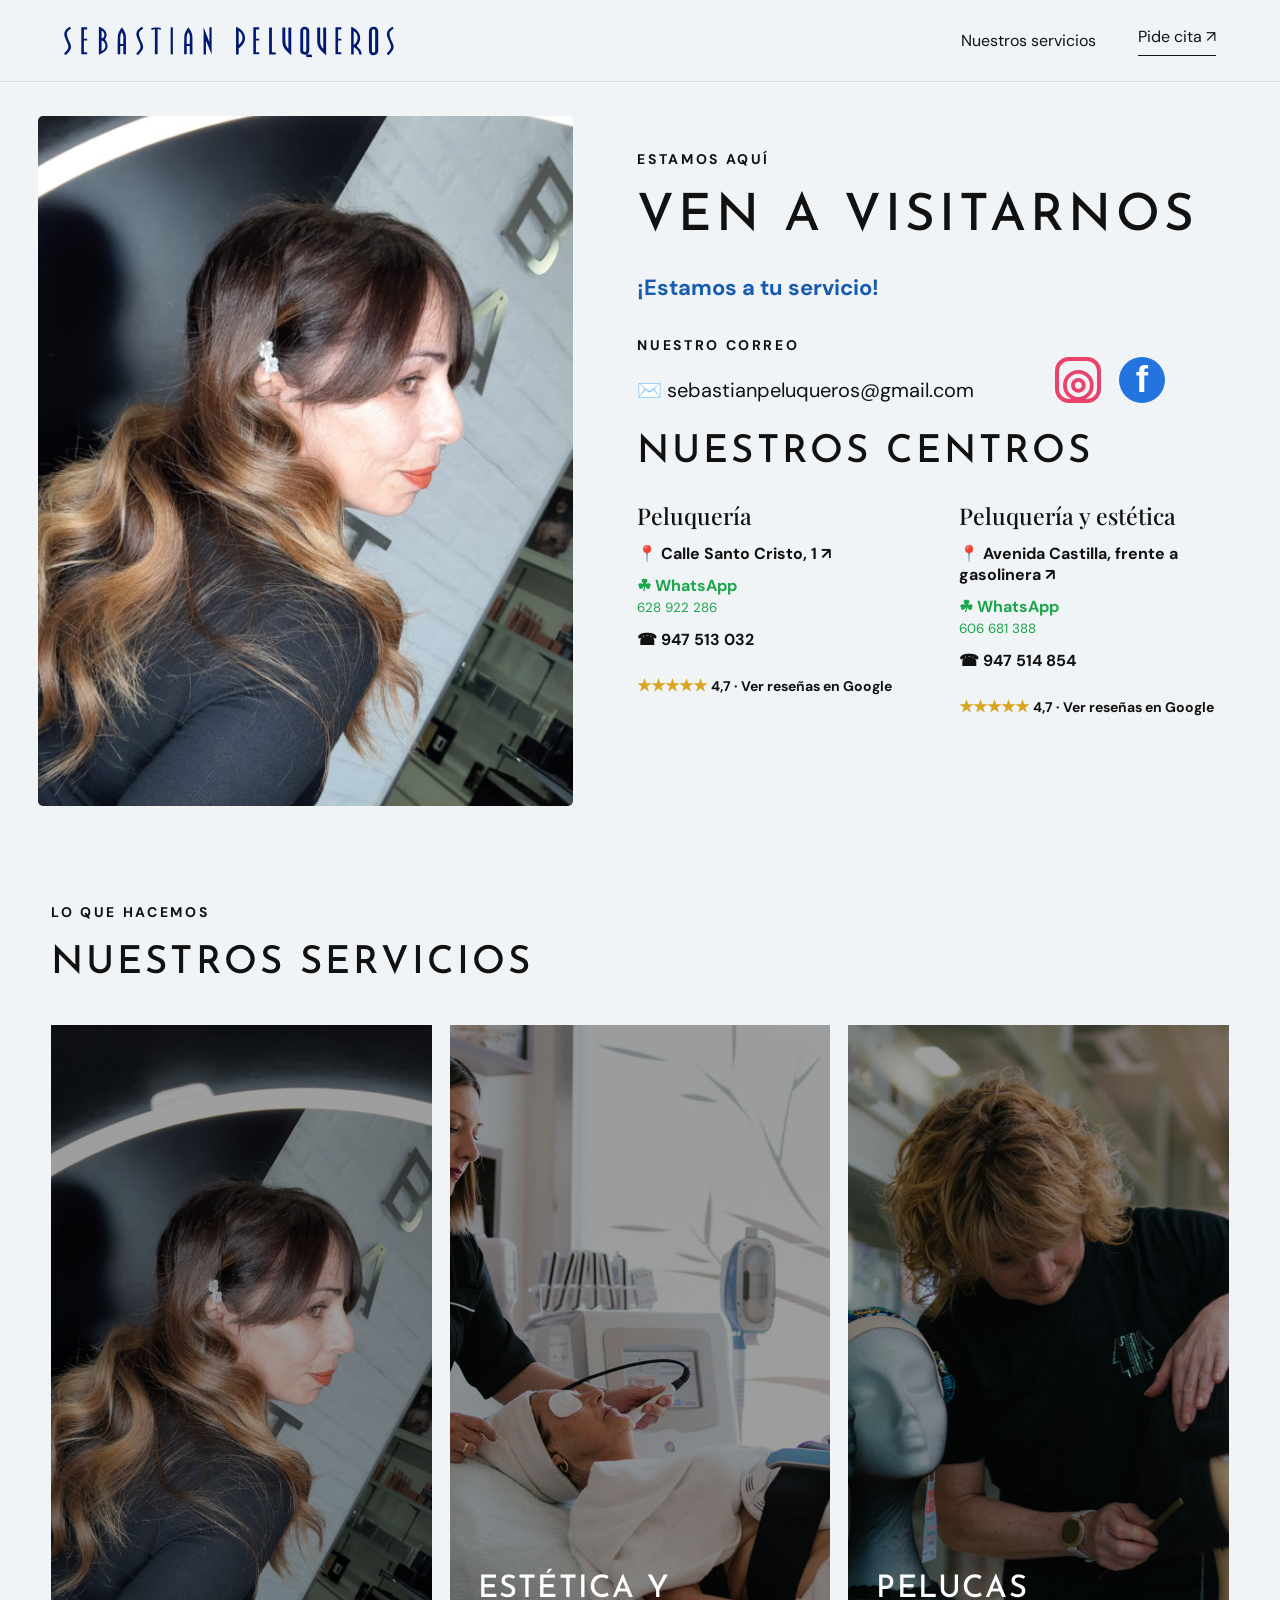
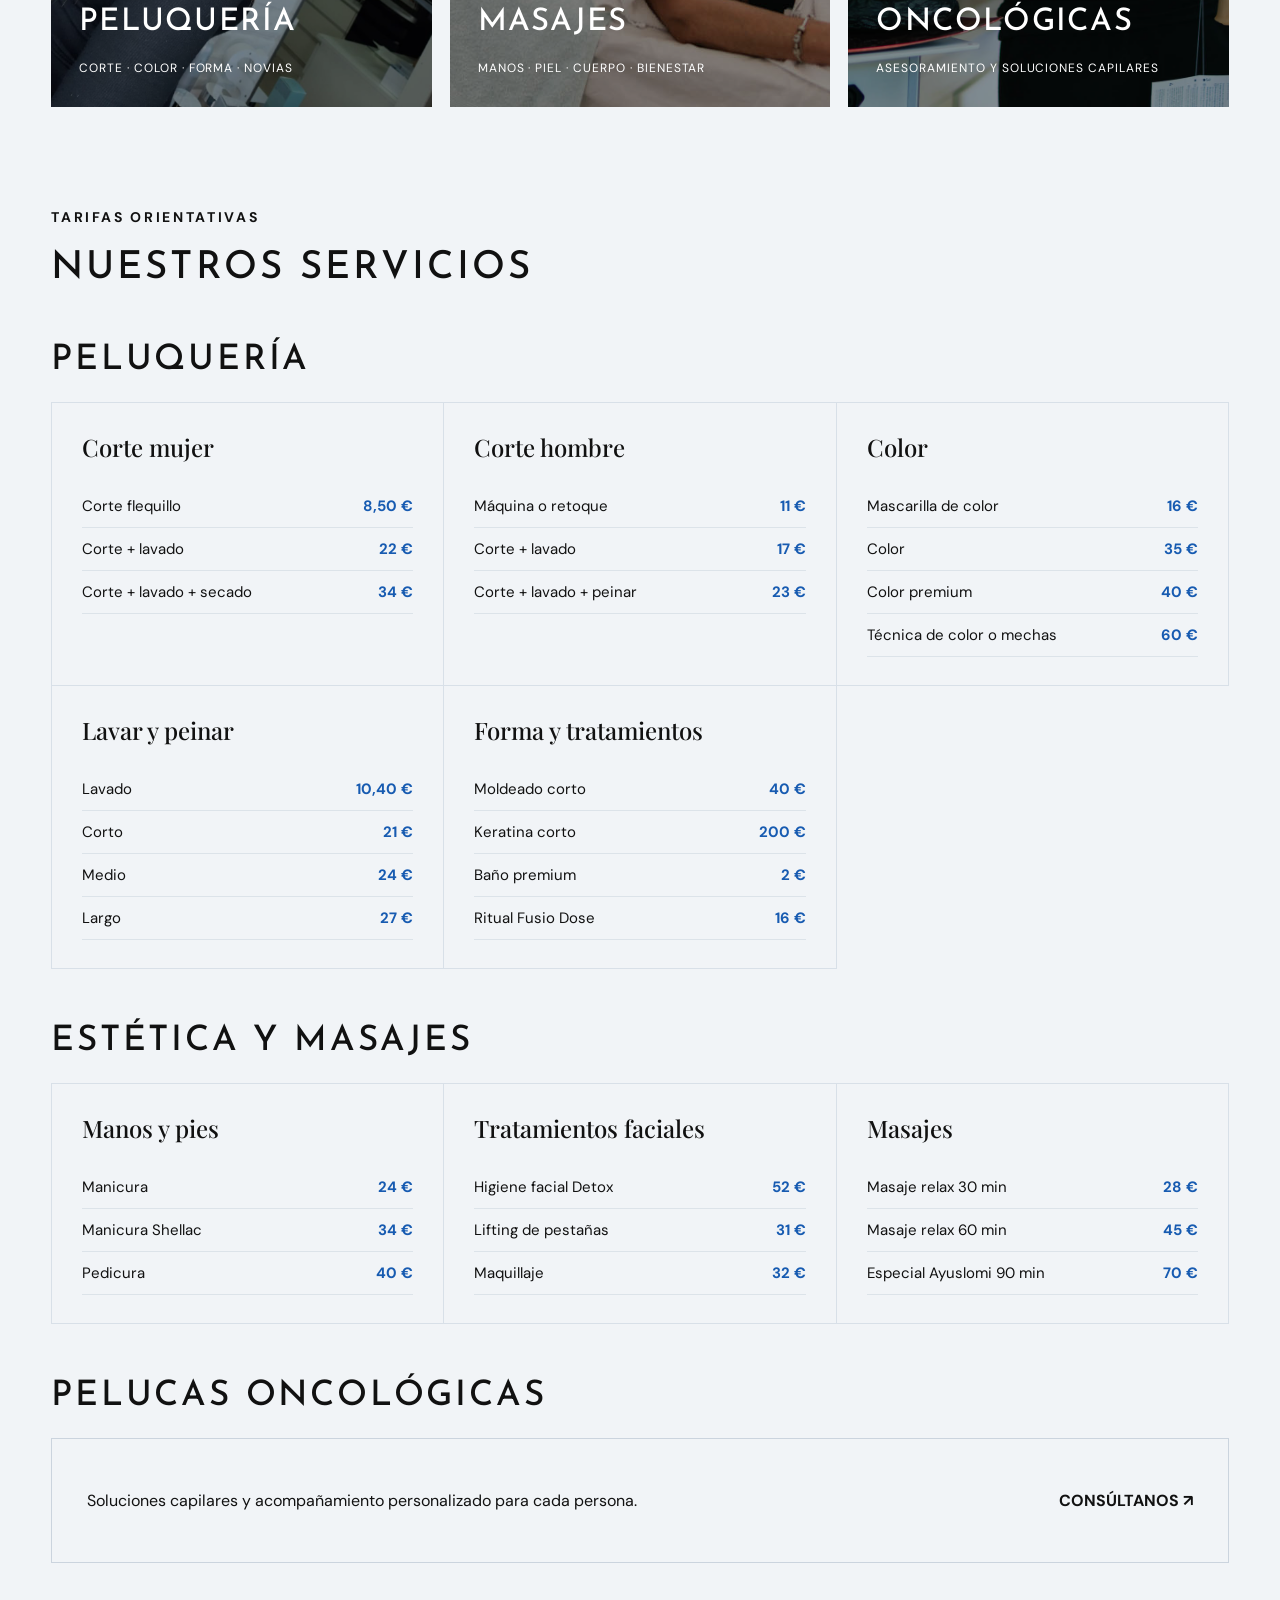
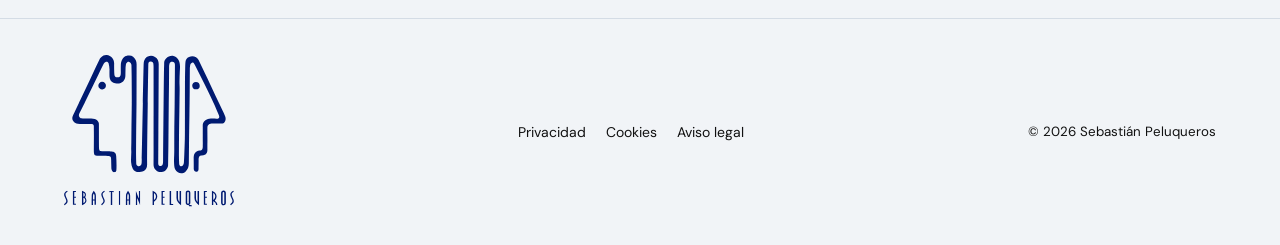
==== commit c99e604f: "Restaurar portada de contacto y precios actualizados" ====
--- a/index.html
+++ b/index.html
@@ -1,54 +1,27 @@
 <!doctype html>
 <html lang="es">
 <head>
-  <meta charset="UTF-8" />
-  <meta name="viewport" content="width=device-width, initial-scale=1.0" />
-  <meta name="description" content="Sebastián Peluqueros: peluquería, estética, masajes y soluciones capilares en un espacio pensado para ti." />
-  <title>Sebastián Peluqueros | Tu estilo, tu momento</title>
-  <link rel="preconnect" href="https://fonts.googleapis.com">
-  <link rel="preconnect" href="https://fonts.gstatic.com" crossorigin>
-  <link href="https://fonts.googleapis.com/css2?family=DM+Sans:wght@400;500;600;700&family=Josefin+Sans:wght@400;500&family=Playfair+Display:wght@500;600&family=Manrope:wght@500;700;800&display=swap" rel="stylesheet">
-  <link rel="stylesheet" href="styles.css" />
+<meta charset="UTF-8"><meta name="viewport" content="width=device-width, initial-scale=1">
+<meta name="description" content="Sebastián Peluqueros: peluquería, estética, masajes y soluciones capilares en Aranda de Duero.">
+<title>Sebastián Peluqueros | Ven a visitarnos</title>
+<link rel="preconnect" href="https://fonts.googleapis.com"><link rel="preconnect" href="https://fonts.gstatic.com" crossorigin>
+<link href="https://fonts.googleapis.com/css2?family=DM+Sans:wght@400;500;600;700&family=Josefin+Sans:wght@400;500;600&family=Playfair+Display:ital,wght@0,500;1,500&display=swap" rel="stylesheet">
+<link rel="stylesheet" href="styles.css">
 </head>
 <body>
-  <header class="site-header">
-    <a class="brand brand-logo" href="#inicio" aria-label="Sebastián Peluqueros, inicio"><img src="https://raw.githubusercontent.com/juanarnaizlafuente/speluqueros-web/main/sebastian-peluqueros-wordmark.svg" alt="Sebastián Peluqueros"></a>
-    <button class="menu-toggle" aria-label="Abrir menú" aria-expanded="false">☰</button>
-    <nav class="main-nav" aria-label="Navegación principal">
-      <a href="#precios">Nuestros servicios</a>
-      <a class="nav-cta" href="#contacto">Pide cita <span>↗</span></a>
-    </nav>
-  </header>
-
-  <main id="inicio">
-    <section class="hero">
-      <div class="hero-copy">
-        <p class="eyebrow">Belleza · Cuidado · Confianza</p>
-        <h1>Tu estilo<br><em>habla de ti.</em></h1>
-        <p class="hero-text">Déjanos cuidarte y aconsejarte en nuestros centros.</p><p class="tagline">Porque nuestra prioridad, eres tú.</p>
-        <div class="hero-actions"><a class="button button-dark" href="#contacto">Quiero mi cita <span>↗</span></a><a class="text-link" href="#servicios">Descubre nuestros servicios <span>↓</span></a></div>
-      </div>
-      <div class="hero-art hero-logo-panel" aria-label="Logotipo de Sebastián Peluqueros">
-        <div class="hero-logo-badge"><span>SEBASTIÁN PELUQUEROS</span><img src="https://raw.githubusercontent.com/juanarnaizlafuente/speluqueros-web/main/sebastian-peluqueros-logo.svg" alt="Sebastián Peluqueros"></div>
-      </div>
-    </section>
-
-    <section class="intro" id="nosotros"><p class="eyebrow">Nuestra forma de trabajar</p><h2>Más que una peluquería,<br><em>un momento para ti.</em></h2><p>Escuchamos lo que buscas, estudiamos lo que necesitas y trabajamos para que cada visita sea una experiencia. Técnica, cercanía y resultados que encajan contigo.</p><p class="intro-tagline">Nuestra prioridad, eres tú.</p></section>
-
-    <section class="services" id="servicios"><div class="section-heading"><div><p class="eyebrow">Lo que hacemos</p><h2>Todo lo que necesitas.</h2><p class="services-subtitle">En manos de nuestras profesionales.</p></div><div class="brands-panel"><p>Un cuidado completo para tu cabello y tu piel,<br>de la mano de las mejores marcas.</p><div class="brand-list" aria-label="Marcas con las que trabajamos"><img src="assets/wella.png" alt="Wella Professionals"><img src="assets/kerastase.png" alt="Kérastase Paris"><img src="assets/loreal.png" alt="L'Oréal Paris"><img src="assets/sebastian.png" alt="Sebastian Professional"></div></div></div>
-      <div class="service-grid"><article><span class="service-number">01</span><h3>Peluquería</h3><p>Corte, color, mechas y peinados pensados para tu estilo y tu día a día.</p><a href="#contacto">Ver servicio ↗</a></article><article><span class="service-number">02</span><h3>Estética<br>& masajes</h3><p>Tratamientos faciales, corporales y masajes para desconectar y cuidarte.</p><a href="#contacto">Ver servicio ↗</a></article><article><span class="service-number">03</span><h3>Pelucas<br>oncológicas</h3><p>Asesoramiento cercano y soluciones capilares para recuperar tu confianza.</p><a href="#contacto">Ver servicio ↗</a></article></div>
-    </section>
-
-    <section class="category-links"><a id="peluqueria" class="category-card category-hair" href="#precios-peluqueria"><span>01</span><strong>Peluquería</strong><small>Corte · color · forma · novias</small></a><a id="estetica" class="category-card category-beauty" href="#precios-estetica"><span>02</span><strong>Estética<br>y masajes</strong><small>Manos · piel · cuerpo · bienestar</small></a><a id="pelucas" class="category-card category-care" href="#precios-pelucas"><span>03</span><strong>Pelucas<br>oncológicas</strong><small>Asesoramiento y soluciones capilares</small></a></section>
-
-    <section class="feature" id="especialidades"><div class="feature-image" role="img" aria-label="Interior de Sebastián Peluqueros"></div><div class="feature-copy"><p class="eyebrow">Cuidarte también es</p><h2>Sentirte bien<br>por dentro.</h2><p>Creemos en una belleza que no sigue reglas: se adapta a ti. Por eso combinamos asesoramiento profesional, productos de calidad y el tiempo que mereces.</p><a class="button button-outline" href="#contacto">Conócenos <span>↗</span></a></div></section>
-
-    <section class="prices" id="precios"><div class="section-heading"><div><p class="eyebrow">Tarifas orientativas</p><h2> nuestros<br><em>servicios.</em></h2></div><p>Precios tomados de la web actual. Cada servicio está separado por especialidad.</p></div><h3 id="precios-peluqueria" class="price-section-title">Peluquería</h3><div class="price-grid"><article><h3>Corte mujer</h3><p><span>Corte flequillo</span><b>8,50 €</b></p><p><span>Corte + lavado</span><b>22 €</b></p><p><span>Corte + lavado + secado</span><b>34 €</b></p></article><article><h3>Corte hombre</h3><p><span>Máquina o retoque</span><b>11 €</b></p><p><span>Corte + lavado</span><b>17 €</b></p><p><span>Corte + lavado + peinar</span><b>23 €</b></p></article><article><h3>Color</h3><p><span>Mascarilla de color</span><b>16 €</b></p><p><span>Color</span><b>35 €</b></p><p><span>Color premium</span><b>40 €</b></p><p><span>Técnica de color o mechas</span><b>60 €</b></p></article><article><h3>Lavar y peinar</h3><p><span>Lavado</span><b>10,40 €</b></p><p><span>Corto</span><b>21 €</b></p><p><span>Medio</span><b>24 €</b></p><p><span>Largo</span><b>27 €</b></p></article><article><h3>Forma y tratamientos</h3><p><span>Moldeado corto</span><b>40 €</b></p><p><span>Keratina corto</span><b>200 €</b></p><p><span>Baño premium</span><b>2 €</b></p><p><span>Ritual Fusio Dose</span><b>16 €</b></p></article></div><h3 id="precios-estetica" class="price-section-title">Estética y masajes</h3><div class="price-grid"><article><h3>Manos y pies</h3><p><span>Manicura</span><b>24 €</b></p><p><span>Pedicura</span><b>40 €</b></p><p><span>Shellac</span><b>34 €</b></p></article><article><h3>Faciales</h3><p><span>Higiene facial Detox</span><b>52 €</b></p><p><span>Lifting de pestañas</span><b>31 €</b></p><p><span>Maquillaje</span><b>32 €</b></p></article><article><h3>Masajes</h3><p><span>Masaje relax 30 min</span><b>28 €</b></p><p><span>Masaje relax 60 min</span><b>45 €</b></p><p><span>Ayuslomi 90 min</span><b>70 €</b></p></article></div><h3 id="precios-pelucas" class="price-section-title">Pelucas oncológicas</h3><div class="care-note"><p>Asesoramiento personalizado, selección de soluciones capilares y acompañamiento cercano.</p><a class="button button-outline" href="#contacto">Consultar servicio ↗</a></div></section>
-
-    <!-- La cita se gestiona directamente desde los centros y sus teléfonos. -->
-    <section class="contact" id="contacto"><div><p class="eyebrow">Estamos aquí</p><h2>Ven a<br><em>conocernos.</em></h2></div><div class="contact-details"><p>Sebastián Peluqueros</p><p>Dos espacios, un mismo cuidado.</p><a href="mailto:sebastianpeluqueros@gmail.com">sebastianpeluqueros@gmail.com</a><div class="locations"><article><strong>Peluquería</strong><a class="map-link" href="https://maps.app.goo.gl/YRgb5vPEzxA4Watd9" target="_blank" rel="noopener"><img src="https://www.gstatic.com/images/branding/product/1x/maps_64dp.png" alt="Google Maps">Calle Santo Cristo, 1 · Aranda de Duero ↗</a><a class="whatsapp-link" href="https://wa.me/34628922286" target="_blank" rel="noopener"><img class="whatsapp-icon" src="https://cdn.simpleicons.org/whatsapp/25D366" alt="WhatsApp"><span>WhatsApp<br><small>628 922 286</small></span></a><a class="phone-link" href="tel:+34947513032"><span aria-hidden="true">☎</span><span>947 513 032</span></a></article><article><strong>Peluquería y estética</strong><a class="map-link" href="https://maps.app.goo.gl/qPoXYW45ocehAfbY9" target="_blank" rel="noopener"><img src="https://www.gstatic.com/images/branding/product/1x/maps_64dp.png" alt="Google Maps">Avenida Castilla, frente a gasolinera · Aranda de Duero ↗</a><a class="whatsapp-link" href="https://wa.me/34606681388" target="_blank" rel="noopener"><img class="whatsapp-icon" src="https://cdn.simpleicons.org/whatsapp/25D366" alt="WhatsApp"><span>WhatsApp<br><small>606 681 388</small></span></a><a class="phone-link" href="tel:+34947514854"><span aria-hidden="true">☎</span><span>947 514 854</span></a></article></div></div></section>
-  </main>
-  <footer><a class="brand brand-logo footer-brand" href="#inicio"><img class="footer-icon" src="https://raw.githubusercontent.com/juanarnaizlafuente/speluqueros-web/main/sebastian-peluqueros-logo.svg" alt="Sebastián Peluqueros"></a><p>© 2026 Sebastián Peluqueros</p><div><a href="#">Privacidad</a><a href="#">Cookies</a></div></footer>
-  <script src="script.js"></script>
-</body>
-</html>
+<header class="site-header"><a href="#inicio" class="brand"><img src="sebastian-peluqueros-wordmark.svg" alt="Sebastián Peluqueros"></a><button class="menu-toggle" aria-label="Abrir menú">☰</button><nav><a href="#servicios">Nuestros servicios</a><a class="cta" href="#contacto">Pide cita ↗</a></nav></header>
+<main id="inicio">
+<section class="contact-first" id="contacto">
+<div class="contact-photo"><img src="assets/peluqueria-01.jpg" alt="Sebastián Peluqueros"></div>
+<div class="contact-content"><p class="eyebrow">ESTAMOS AQUÍ</p><h1>VEN A VISITARNOS</h1><p class="service-line">¡Estamos a tu servicio!</p>
+<div class="mail-social"><div><p class="eyebrow">NUESTRO CORREO</p><a class="email" href="mailto:sebastianpeluqueros@gmail.com">✉️ sebastianpeluqueros@gmail.com</a></div><div class="socials"><a href="https://www.instagram.com/sebastianpeluqueros/" target="_blank" rel="noopener" aria-label="Instagram">◎</a><a href="https://www.facebook.com/sebastianpeluqueros/" target="_blank" rel="noopener" aria-label="Facebook">f</a></div></div>
+<h2 class="title-font">NUESTROS CENTROS</h2><div class="locations"><article><h3>Peluquería</h3><a class="map" href="https://maps.app.goo.gl/YRgb5vPEzxA4Watd9" target="_blank" rel="noopener">📍 Calle Santo Cristo, 1 ↗</a><a class="wa" href="https://wa.me/34628922286">☘ WhatsApp<br><small>628 922 286</small></a><a class="phone" href="tel:+34947513032">☎ 947 513 032</a><a class="review" href="https://maps.app.goo.gl/YRgb5vPEzxA4Watd9" target="_blank">★★★★★ <span>4,7 · Ver reseñas en Google</span></a></article><article><h3>Peluquería y estética</h3><a class="map" href="https://maps.app.goo.gl/qPoXYW45ocehAfbY9" target="_blank" rel="noopener">📍 Avenida Castilla, frente a gasolinera ↗</a><a class="wa" href="https://wa.me/34606681388">☘ WhatsApp<br><small>606 681 388</small></a><a class="phone" href="tel:+34947514854">☎ 947 514 854</a><a class="review" href="https://maps.app.goo.gl/qPoXYW45ocehAfbY9" target="_blank">★★★★★ <span>4,7 · Ver reseñas en Google</span></a></article></div></div>
+</section>
+<section class="services" id="servicios"><p class="eyebrow">LO QUE HACEMOS</p><h2 class="title-font">NUESTROS SERVICIOS</h2><div class="service-grid"><a href="#precios-peluqueria"><img src="assets/peluqueria-01.jpg" alt="Peluquería"><strong>PELUQUERÍA</strong><small>CORTE · COLOR · FORMA · NOVIAS</small></a><a href="#precios-estetica"><img src="assets/estetica-01.jpg" alt="Estética y masajes"><strong>ESTÉTICA Y MASAJES</strong><small>MANOS · PIEL · CUERPO · BIENESTAR</small></a><a href="#precios-pelucas"><img src="assets/pelucas-01.jpg" alt="Pelucas oncológicas"><strong>PELUCAS ONCOLÓGICAS</strong><small>ASESORAMIENTO Y SOLUCIONES CAPILARES</small></a></div></section>
+<section class="prices" id="precios"><p class="eyebrow">TARIFAS ORIENTATIVAS</p><h2 class="title-font">NUESTROS SERVICIOS</h2>
+<h3 id="precios-peluqueria" class="category-title">PELUQUERÍA</h3><div class="price-grid"><div class="price-card"><h4>Corte mujer</h4><p>Corte flequillo <b>8,50 €</b></p><p>Corte + lavado <b>22 €</b></p><p>Corte + lavado + secado <b>34 €</b></p></div><div class="price-card"><h4>Corte hombre</h4><p>Máquina o retoque <b>11 €</b></p><p>Corte + lavado <b>17 €</b></p><p>Corte + lavado + peinar <b>23 €</b></p></div><div class="price-card"><h4>Color</h4><p>Mascarilla de color <b>16 €</b></p><p>Color <b>35 €</b></p><p>Color premium <b>40 €</b></p><p>Técnica de color o mechas <b>60 €</b></p></div><div class="price-card"><h4>Lavar y peinar</h4><p>Lavado <b>10,40 €</b></p><p>Corto <b>21 €</b></p><p>Medio <b>24 €</b></p><p>Largo <b>27 €</b></p></div><div class="price-card"><h4>Forma y tratamientos</h4><p>Moldeado corto <b>40 €</b></p><p>Keratina corto <b>200 €</b></p><p>Baño premium <b>2 €</b></p><p>Ritual Fusio Dose <b>16 €</b></p></div></div>
+<h3 id="precios-estetica" class="category-title">ESTÉTICA Y MASAJES</h3><div class="price-grid"><div class="price-card"><h4>Manos y pies</h4><p>Manicura <b>24 €</b></p><p>Manicura Shellac <b>34 €</b></p><p>Pedicura <b>40 €</b></p></div><div class="price-card"><h4>Tratamientos faciales</h4><p>Higiene facial Detox <b>52 €</b></p><p>Lifting de pestañas <b>31 €</b></p><p>Maquillaje <b>32 €</b></p></div><div class="price-card"><h4>Masajes</h4><p>Masaje relax 30 min <b>28 €</b></p><p>Masaje relax 60 min <b>45 €</b></p><p>Especial Ayuslomi 90 min <b>70 €</b></p></div></div>
+<h3 id="precios-pelucas" class="category-title">PELUCAS ONCOLÓGICAS</h3><div class="care"><p>Soluciones capilares y acompañamiento personalizado para cada persona.</p><a href="#contacto">CONSÚLTANOS ↗</a></div></section></main>
+<footer><img src="sebastian-peluqueros-logo.svg" alt="Sebastián Peluqueros"><div><a href="privacidad.html">Privacidad</a><a href="cookies.html">Cookies</a><a href="aviso-legal.html">Aviso legal</a></div><small>© 2026 Sebastián Peluqueros</small></footer>
+<script src="script.js"></script>
+</body></html>
--- a/styles.css
+++ b/styles.css
@@ -1,267 +1 @@
-:root{--ink:#24211f;--muted:#6e6862;--cream:#f5f1eb;--peach:#e8b9a4;--sage:#c8d0c5;--line:#d8d1c9}*{box-sizing:border-box}html{scroll-behavior:smooth}body{margin:0;color:var(--ink);background:var(--cream);font:16px/1.6 'DM Sans',sans-serif}a{color:inherit;text-decoration:none}.site-header{height:86px;display:flex;align-items:center;justify-content:space-between;padding:0 6vw;border-bottom:1px solid var(--line);background:rgba(245,241,235,.9);position:sticky;top:0;z-index:5;backdrop-filter:blur(10px)}.brand{display:inline-flex;flex-direction:column;line-height:.9;letter-spacing:-.04em}.brand span{font:600 27px 'Playfair Display',serif}.brand small{font-size:9px;letter-spacing:.28em;margin-top:8px}.main-nav{display:flex;gap:30px;align-items:center;font-size:13px}.main-nav>a:not(.nav-cta){color:var(--muted)}.nav-cta{border-bottom:1px solid var(--ink);padding:8px 0}.menu-toggle{display:none;background:none;border:0;font-size:25px}.hero{min-height:650px;display:grid;grid-template-columns:1fr 1fr;padding:7vw 9vw 6vw;overflow:hidden}.eyebrow{color:#9b735d;text-transform:uppercase;letter-spacing:.18em;font-size:11px;font-weight:700;margin:0 0 24px}.hero h1,h2{font:500 clamp(50px,7vw,94px)/.94 'Playfair Display',serif;letter-spacing:-.055em;margin:0}.hero h1 em,h2 em{color:#b87458;font-style:italic}.hero-text{color:var(--muted);max-width:410px;margin:30px 0;font-size:17px}.hero-actions{display:flex;gap:28px;align-items:center}.button{display:inline-flex;gap:22px;align-items:center;padding:16px 23px;font-size:13px;font-weight:700}.button-dark{background:var(--ink);color:var(--cream)}.button-light{background:var(--cream);color:var(--ink)}.button-outline{border:1px solid var(--ink)}.text-link{font-size:12px;color:var(--muted)}.text-link span{margin-left:10px}.hero-art{position:relative;min-height:500px}.art-circle{position:absolute;width:min(35vw,450px);height:min(35vw,450px);right:4%;top:5%;border-radius:50%;background:var(--peach)}.art-circle:before{content:'';position:absolute;width:65%;height:85%;left:18%;top:7%;border-radius:50% 50% 45% 45%;background:linear-gradient(135deg,#805e4e,#dba48b 60%,#7d5547);transform:rotate(12deg);opacity:.92}.art-card{position:absolute;background:var(--ink);color:var(--cream);padding:22px}.art-card-one{top:16%;left:7%;width:125px;height:135px;display:flex;flex-direction:column;justify-content:space-between}.art-card-one span{color:var(--peach);font-size:12px}.art-card-one strong{font:22px/1 'Playfair Display',serif}.art-card-two{right:4%;bottom:17%;background:var(--sage);color:var(--ink);font-size:38px;border-radius:50%;width:80px;height:80px;text-align:center;padding:14px}.art-caption{position:absolute;bottom:2%;left:20%;font:italic 18px 'Playfair Display',serif}.intro{padding:130px 15vw;text-align:center;background:#e8ddd2}.intro h2{font-size:clamp(45px,6vw,78px)}.intro>p:last-child{max-width:550px;margin:35px auto 0;color:var(--muted)}.services{padding:120px 9vw}.section-heading{display:flex;justify-content:space-between;align-items:end;margin-bottom:70px}.section-heading>p{max-width:220px;color:var(--muted);font-size:14px}.service-grid{display:grid;grid-template-columns:repeat(3,1fr);gap:1px;background:var(--line)}article{background:var(--cream);padding:35px;min-height:280px}article:nth-child(2){background:#e9c2ad}article:nth-child(3){background:#d1d8ce}.service-number{font-size:12px;color:var(--muted)}h3{font:500 37px/1 'Playfair Display',serif;margin:45px 0 20px;letter-spacing:-.04em}article p{color:var(--muted);font-size:14px;max-width:260px}article a{font-size:12px;font-weight:700;border-bottom:1px solid currentColor;padding-bottom:5px}.feature{display:grid;grid-template-columns:1.05fr .95fr;min-height:600px;background:var(--ink);color:var(--cream)}.feature-image{background:linear-gradient(145deg,#d9c0aa,#785b52 48%,#302a28);min-height:500px;display:flex;align-items:end;padding:8vw;color:var(--cream);font:clamp(31px,4vw,62px)/.95 'Playfair Display',serif}.feature-image em{color:var(--peach)}.feature-copy{padding:10vw 9vw}.feature-copy h2{font-size:clamp(45px,5vw,70px)}.feature-copy>p:not(.eyebrow){color:#c2bbb4;max-width:390px;margin:32px 0 38px}.contact{padding:110px 9vw;display:flex;justify-content:space-between}.contact-details{margin-top:40px;color:var(--muted);font-size:14px}.contact-details a{color:var(--ink);border-bottom:1px solid var(--ink)}.booking{background:#a97762;color:var(--cream);padding:90px 9vw;display:flex;justify-content:space-between;align-items:end}.booking h2{font-size:clamp(48px,6vw,80px)}.booking>div:last-child{max-width:270px}.booking>div:last-child>p{margin:0 0 28px;color:#f4dfd3;font-size:14px}footer{padding:38px 6vw;border-top:1px solid var(--line);display:flex;justify-content:space-between;align-items:center;font-size:11px;color:var(--muted)}footer .brand{color:var(--ink)}footer div{display:flex;gap:20px}@media(max-width:760px){.site-header{height:72px;padding:0 6vw}.main-nav{display:none;position:absolute;top:72px;left:0;right:0;background:var(--cream);padding:25px 8vw;flex-direction:column;align-items:flex-start;border-bottom:1px solid var(--line)}.main-nav.is-open{display:flex}.menu-toggle{display:block}.hero{display:block;padding:70px 8vw 30px}.hero-art{min-height:400px;margin-top:35px}.art-circle{width:70vw;height:70vw;right:0}.hero-actions{flex-wrap:wrap}.intro,.services,.contact{padding:80px 8vw}.section-heading,.booking,.contact{display:block}.section-heading>p{margin-top:28px}.service-grid{display:block;background:none}.service-grid article{margin-bottom:2px}.feature{display:block}.feature-image{min-height:420px;padding:12vw}.feature-copy{padding:80px 8vw}.booking>div:last-child{margin-top:35px}footer{display:block;padding:32px 8vw}footer p{margin:25px 0} }
-/* Centros y contacto */
-.locations{display:grid;grid-template-columns:1fr 1fr;gap:28px;margin-top:30px}.locations article{display:flex;flex-direction:column;gap:8px;padding:0;min-height:0;background:transparent}.locations strong{font:400 20px 'Playfair Display',serif}.locations a{border:0;font-size:13px}
-.whatsapp-link{display:flex!important;align-items:center;gap:10px;color:#159447!important;font-weight:800}.whatsapp-link small{font:400 12px 'DM Sans',sans-serif}.whatsapp-icon{display:grid;place-items:center;width:30px;height:30px;border-radius:50%;background:#25d366;color:white;font-size:22px;line-height:1;font-weight:700}.brand span{font-family:'Manrope',sans-serif;font-weight:800;letter-spacing:-.07em;color:#1556a8}.brand small{color:#1556a8}.prices{padding:120px 9vw;background:#fff}.price-grid{display:grid;grid-template-columns:repeat(3,1fr);gap:2px;background:#dbe2eb}.price-grid article{background:#fff;min-height:0;padding:30px}.price-grid article:nth-child(n){background:#fff}.price-grid h3{margin:0 0 24px;font-size:28px;color:#1556a8}.price-grid p{display:flex;justify-content:space-between;gap:16px;border-bottom:1px solid #e5e8ed;padding:10px 0;margin:0;color:#5f6873;font-size:13px}.price-grid b{color:#1556a8;white-space:nowrap}.photo-placeholder{background:linear-gradient(145deg,#e7eef7,#9bb3d1 48%,#315d91)!important}.photo-placeholder span{color:#fff}.photo-placeholder em{color:#cfe2ff}
-.whatsapp-link .whatsapp-icon{display:block;width:32px;height:32px;border-radius:0;background:transparent}.map-link{display:flex!important;align-items:center;gap:8px}.map-link img{width:20px;height:20px;flex:0 0 20px}.brand span{font-family:'Manrope',sans-serif;font-weight:800;letter-spacing:-.07em;color:#1556a8}.brand small{color:#1556a8}.prices{padding:120px 9vw;background:#fff}.price-grid{display:grid;grid-template-columns:repeat(3,1fr);gap:2px;background:#dbe2eb}.price-grid article{background:#fff;min-height:0;padding:30px}.price-grid article:nth-child(n){background:#fff}.price-grid h3{margin:0 0 24px;font-size:28px;color:#1556a8}.price-grid p{display:flex;justify-content:space-between;gap:16px;border-bottom:1px solid #e5e8ed;padding:10px 0;margin:0;color:#5f6873;font-size:13px}.price-grid b{color:#1556a8;white-space:nowrap}.photo-placeholder{background:linear-gradient(145deg,#e7eef7,#9bb3d1 48%,#315d91)!important}.photo-placeholder span{color:#fff}.photo-placeholder em{color:#cfe2ff}
-.phone-link{display:flex!important;align-items:center;gap:10px;color:var(--ink)!important;font-weight:700}.phone-link>span:first-child{font-size:20px;line-height:1}.footer-brand{flex-direction:row;align-items:center;gap:12px}.footer-brand img:not(.footer-icon){width:180px;height:42px}.footer-brand .footer-icon{width:38px;height:38px;object-fit:contain}
-.tagline{color:#1556a8;font:500 21px 'Playfair Display',serif;font-style:italic;margin:8px 0 30px}.intro-tagline{color:#1556a8;font:500 27px 'Playfair Display',serif;font-style:italic;margin:38px 0 0}.hero h1 em{color:#1556a8}
-.brand-logo{align-items:center;line-height:1!important;gap:5px}.brand-logo span{font-family:'Josefin Sans',sans-serif!important;font-size:24px!important;font-weight:400!important;letter-spacing:.22em!important;color:#111!important}.brand-logo small{font-family:'Josefin Sans',sans-serif;font-size:10px;letter-spacing:.48em;margin-left:.42em;color:#111!important}
-.brand-logo img{display:block;object-fit:contain}.site-header .brand-logo{display:flex;align-items:center;width:230px;height:54px;overflow:hidden}.site-header .brand-logo img{width:230px;height:54px}.site-header .brand-logo img{object-position:center}.footer-brand{display:flex;align-items:center;gap:12px;width:auto}.footer-brand .footer-icon{width:52px;height:52px;object-fit:contain}.footer-brand img:not(.footer-icon){width:230px;height:48px;object-fit:contain}
-body{background:#fff}.site-header{background:rgba(255,255,255,.92);border-color:#dbe2eb}.intro{background:#eef4fa}.booking{background:#1556a8}.booking>div:last-child>p{color:#dceaff}
-@media(max-width:760px){.locations{grid-template-columns:1fr}.prices{padding:80px 8vw}.price-grid{grid-template-columns:1fr}}
-.category-links{display:grid;grid-template-columns:repeat(3,1fr);gap:2px;background:#dbe2eb}
-.category-card{min-height:390px;padding:35px;display:flex;flex-direction:column;justify-content:flex-end;color:#fff;position:relative;overflow:hidden;background-size:cover;background-position:center;transition:transform .25s ease,filter .25s ease}
-.category-card:hover{filter:saturate(1.12);transform:translateY(-3px)}
-.category-card:before{content:"";position:absolute;inset:0;background:linear-gradient(180deg,rgba(14,43,91,.08),rgba(11,29,65,.88))}
-.category-card>*{position:relative;z-index:1}
-.category-card span{font-size:12px;letter-spacing:.16em;margin-bottom:auto;color:#dceaff}
-.category-card strong{font:500 42px/.95 'Playfair Display',serif;letter-spacing:-.035em}
-.category-card small{margin-top:18px;font-size:12px;color:#e3ebf8}
-.category-hair{background-image:url("https://images.unsplash.com/photo-1562322140-8baeececf3df?auto=format&fit=crop&w=1200&q=80")}
-.category-beauty{background-image:url("https://images.unsplash.com/photo-1570172619644-dfd03ed5d881?auto=format&fit=crop&w=1200&q=80")}
-.category-care{background-image:url("https://images.unsplash.com/photo-1515377905703-c4788e51af15?auto=format&fit=crop&w=1200&q=80")}
-.price-section-title{font:500 52px/1 'Playfair Display',serif;color:#1556a8;margin:70px 0 28px;letter-spacing:-.04em}
-.prices .price-section-title:first-of-type{margin-top:0}
-.care-note{display:flex;justify-content:space-between;align-items:center;padding:40px;background:#eef4fa;color:#5f6873}
-.care-note p{max-width:480px;margin:0}
-@media(max-width:760px){.category-links{display:block;background:none}.category-card{min-height:300px;margin-bottom:2px}.price-section-title{font-size:42px}.care-note{display:block}.care-note .button{margin-top:24px}}
-.site-header .brand-logo{width:420px;height:72px}
-.site-header .brand-logo img{width:420px;height:72px}
-.site-header .brand-logo{overflow:visible}
-.site-header .brand-logo img{transform:scale(2.8);transform-origin:center}
-.site-header .brand-logo img{filter:grayscale(1) brightness(0)}
-.footer-brand .footer-icon{width:78px;height:78px}
-.footer-brand .footer-icon{width:170px;height:170px;transform:scale(1.35);transform-origin:left center}
-.footer-brand .footer-icon{width:130px;height:130px;transform:scale(1.15)}
-.hero-logo-panel{display:flex;align-items:center;justify-content:center;min-height:500px;background:linear-gradient(135deg,#c88c70 0%,#e2b29b 55%,#b8785f 100%);border-radius:34px 8px 34px 8px;overflow:hidden;position:relative;isolation:isolate}
-.hero-logo-panel:before,.hero-logo-panel:after{content:"";position:absolute;border-radius:50%;z-index:-1}
-.hero-logo-panel:before{width:260px;height:260px;left:-70px;top:-80px;background:rgba(255,239,226,.25)}
-.hero-logo-panel:after{width:180px;height:180px;right:-45px;bottom:-50px;border:1px solid rgba(255,239,226,.55)}
-.hero-logo-badge{width:min(62%,360px);aspect-ratio:1/1;display:flex;flex-direction:column;align-items:center;justify-content:center;gap:22px;padding:32px;background:#f1d7c7;border-radius:42% 58% 55% 45% / 48% 42% 58% 52%;box-shadow:0 22px 50px rgba(80,45,35,.18);transform:rotate(-3deg)}
-.hero-logo-badge span{font:700 10px 'Manrope',sans-serif;letter-spacing:.24em;color:#8c5b4c;text-align:center}
-.hero-logo-badge img{width:75%;height:auto;display:block;object-fit:contain;transform:rotate(3deg)}
-.booking{display:none}
-:root{--peach:#1556a8;--cream:#fff;--ink:#111;--muted:#59616b;--line:#d9e1eb}
-.eyebrow{color:#1556a8}
-.hero-logo-panel{background:linear-gradient(135deg,#1556a8,#0d3875 58%,#111)}
-.hero-logo-badge{background:#fff}.hero-logo-badge span{color:#1556a8}
-.contact{background:#fff;padding-top:130px;padding-bottom:130px;display:grid;grid-template-columns:.8fr 1.2fr;gap:8vw;align-items:start}
-.contact-details{position:relative}.contact-details>p{display:none}.contact-details:before{content:"Nuestro correo";display:block;color:#1556a8;font-weight:700;letter-spacing:.14em;text-transform:uppercase;font-size:11px;margin-bottom:10px}.contact-details>a{display:inline-flex;align-items:center;gap:10px;font-size:17px;margin-bottom:42px}.contact-details>a:before{content:"";width:24px;height:24px;background:url("https://www.gstatic.com/images/branding/product/1x/gmail_2020q4_32dp.png") center/contain no-repeat}.locations:before{content:"Nuestros centros";display:block;font:500 44px/1 'Playfair Display',serif;color:#111;margin-bottom:30px}.locations{display:grid;grid-template-columns:repeat(2,1fr);gap:2px;background:#d9e1eb}.locations article{background:#fff}.price-grid h3,.price-section-title{color:#1556a8}
-@media(max-width:760px){.hero-logo-panel{min-height:390px;margin-top:35px}.hero-logo-badge{width:72%}.hero-logo-badge img{width:78%}}
-.footer-brand img:not(.footer-icon){width:310px;height:68px}
-.footer-brand{overflow:visible}
-.footer-brand img:not(.footer-icon){transform:scale(1.8);transform-origin:left center}
-@media(max-width:760px){.site-header .brand-logo{width:280px;height:58px}.site-header .brand-logo img{width:280px;height:58px}.footer-brand img:not(.footer-icon){width:220px;height:58px}}
-.locations{display:grid;grid-template-columns:repeat(2,minmax(0,1fr));gap:34px;background:transparent}
-.locations:before{grid-column:1/-1;background:transparent;margin-bottom:0;color:#111}
-.locations article{background:#fff;padding:0;min-height:0}
-.contact .eyebrow,.contact-details:before{color:#111}
-.contact h2 em{color:#1556a8}
-.site-header .brand-logo img{transform:scale(3.15)}
-.contact h2 em{font-size:0}
-.contact h2 em:after{content:"visitarnos.";font-size:clamp(48px,6vw,78px);font-style:italic}
-.contact>div:first-child:after{content:"Estamos a tu servicio.";display:block;margin-top:28px;color:#111;font:500 18px 'DM Sans',sans-serif}
-.contact{grid-template-columns:.72fr 1.28fr;gap:4vw}
-.contact-details{min-width:0}
-.locations{column-gap:28px}
-.phone-link{margin-bottom:6px!important;flex-wrap:wrap}
-.phone-link:after{content:"★★★★★";flex:0 0 100%;display:block;margin-top:12px;color:#d7a928;font:600 14px 'DM Sans',sans-serif;letter-spacing:.04em}
-.phone-link>span:last-child:after{content:"4,9 · Ver reseñas en Google";display:block;margin-top:3px;color:#111;font:600 12px 'DM Sans',sans-serif;letter-spacing:.02em}
-.contact>div:first-child:after{content:"¡Estamos a tu servicio!";margin-top:42px;font-size:22px;font-weight:500}
-.site-header .brand-logo img{transform:scale(3.45)}
-.phone-link:after,.phone-link>span:last-child:after{content:none!important;display:none!important}
-.rating-link{display:flex!important;align-items:center;gap:8px;margin-top:12px;color:#111!important;font:600 12px 'DM Sans',sans-serif!important;border:0!important}
-.rating-stars{color:#d7a928;font-size:17px;letter-spacing:.04em;line-height:1}
-.rating-stars i{font-style:normal;background:linear-gradient(90deg,#d7a928 50%,#dfe4ea 50%);background-clip:text;-webkit-background-clip:text;color:transparent}
-.contact-details>a{border-bottom:0!important}
-.contact-details{position:relative}
-.social-links{display:flex;gap:18px;margin:24px 0 34px;align-items:center}
-.contact-details>.social-links{position:absolute;right:2vw;top:0;margin:0}
-.social-links a{display:inline-flex;width:34px;height:34px;border:0!important;transition:transform .2s ease,opacity .2s ease}
-.social-links a:hover{transform:translateY(-2px);opacity:.7}
-.social-links img{width:100%;height:100%;object-fit:contain}
-.site-header .brand-logo img{pointer-events:none}
-.site-header .brand-logo img{transform:scale(3.7)}
-.eyebrow{color:#111!important}
-.site-header .brand-logo img{transform:scale(4.6);filter:grayscale(1) brightness(0)}
-.prices .price-section-title,
-.prices .price-grid article h3,
-.prices .price-grid article p span{color:#111!important}
-
-/* Servicios: composición limpia y diferenciada */
-.intro{display:none}
-.services .section-heading{align-items:flex-start}
-.services{padding-top:72px;padding-bottom:24px}
-.services .section-heading{margin-bottom:20px}
-.services .section-heading h2{color:#111;white-space:nowrap}
-.services .services-subtitle{margin:14px 0 0;color:#1556a8;font:italic 35px/1.05 'Playfair Display',serif}
-.services .brands-panel{max-width:500px;margin-top:4px;padding:30px 36px;background:#f1f3f6;border:1px solid #111}
-.services .brands-panel>p{margin:0;color:#111;text-align:center;font-size:15px;font-weight:500;line-height:1.55}
-.services .brand-list{display:grid;grid-template-columns:repeat(4,minmax(0,1fr));align-items:center;justify-items:center;gap:16px;margin-top:28px}
-.services .brand-list img{display:block;width:100%;height:78px;object-fit:contain;mix-blend-mode:multiply;filter:contrast(1.08)}
-.services .service-grid{display:none}
-.services .service-grid article:nth-child(1){background:#1556a8;color:#fff}
-.services .service-grid article:nth-child(1) p,
-.services .service-grid article:nth-child(1) .service-number,
-.services .service-grid article:nth-child(1) a{color:#fff}
-.services .service-grid article:nth-child(2){background:#f7f9fc;color:#111}
-.services .service-grid article:nth-child(3){background:#fff;color:#111}
-
-/* Precios: título centrado y paleta azul */
-.prices .section-heading{justify-content:center;text-align:center}
-.prices .section-heading h2 em{color:#1556a8}
-.prices .section-heading>p{display:none}
-
-@media(max-width:760px){
-  .services{padding-top:55px;padding-bottom:55px}
-  .services .brands-panel{margin-top:30px;max-width:none}
-  .services .brand-list{grid-template-columns:repeat(2,minmax(0,1fr));gap:16px}
-  .services .section-heading h2{white-space:normal}
-  .services .services-subtitle{font-size:27px}
-}
-.hero{padding-top:3vw}
-@media(max-width:760px){.contact-details>.social-links{position:static;margin:24px 0 34px}}
-
-/* Ajuste móvil: evita desbordamientos y solapamientos en pantallas estrechas */
-@media (max-width: 760px){
-  html,body{overflow-x:hidden}
-  .site-header{padding:0 5vw}
-  .site-header .brand-logo{width:180px;height:48px}
-  .site-header .brand-logo img{width:180px;height:48px;transform:scale(1.65)}
-  .main-nav{gap:18px;font-size:14px}
-  .hero{padding:52px 7vw 24px;min-height:0}
-  .hero-copy{min-width:0}
-  .hero h1{font-size:clamp(48px,15vw,72px);overflow-wrap:anywhere}
-  .hero-text{max-width:none;margin:24px 0;font-size:16px}
-  .hero-actions{gap:18px;align-items:flex-start;flex-direction:column}
-  .hero-actions .button,.hero-actions .text-link{width:max-content}
-  .hero-art{min-height:330px;margin:28px 0 0}
-  .hero-logo-panel{min-height:330px;margin-top:0;border-radius:24px 6px 24px 6px}
-  .hero-logo-badge{width:70%;gap:14px;padding:24px}
-  .hero-logo-badge img{width:82%}
-  .intro{padding:72px 7vw}
-  .services{padding:58px 7vw 44px}
-  .services .section-heading{display:block;margin-bottom:24px}
-  .services .section-heading h2{font-size:clamp(42px,12vw,64px)}
-  .services .services-subtitle{font-size:25px}
-  .services .brands-panel{padding:24px 18px;margin-top:28px}
-  .services .brands-panel>p{font-size:14px}
-  .services .brand-list{gap:10px;margin-top:22px}
-  .services .brand-list img{height:58px}
-  .category-card{min-height:260px;padding:26px}
-  .feature-copy{padding:64px 7vw}
-  .feature-copy h2{font-size:clamp(44px,12vw,64px)}
-  .prices{padding:72px 7vw}
-  .prices .section-heading{display:block;margin-bottom:30px}
-  .prices .section-heading h2{font-size:clamp(46px,13vw,68px)}
-  .price-section-title{font-size:40px;margin:52px 0 22px}
-  .price-grid{display:block;background:#dbe2eb}
-  .price-grid article{padding:24px 20px;margin-bottom:2px}
-  .price-grid h3{font-size:28px}
-  .booking{padding:68px 7vw}
-  .contact{display:block;padding:76px 7vw}
-  .contact h2{font-size:clamp(50px,14vw,76px)}
-  .contact-details{margin-top:54px}
-  .locations{display:block}
-  .locations:before{font-size:38px;margin:34px 0 24px}
-  .locations article{margin-bottom:32px}
-  .map-link{align-items:flex-start}
-  .map-link img{margin-top:3px}
-  .contact-details>.social-links{justify-content:flex-start}
-  footer{padding:28px 7vw}
-  .footer-brand img:not(.footer-icon){width:190px;height:48px;transform:none}
-  .footer-brand .footer-icon{width:48px;height:48px;transform:none}
-}
-@media (max-width: 420px){
-  .site-header .brand-logo{width:155px}
-  .site-header .brand-logo img{width:155px;transform:scale(1.45)}
-  .main-nav{padding-left:7vw;padding-right:7vw}
-  .hero{padding-left:6vw;padding-right:6vw}
-  .services,.prices,.contact,.feature-copy,.booking{padding-left:6vw;padding-right:6vw}
-  .hero-logo-panel{min-height:285px}
-  .hero-logo-badge{width:76%;padding:18px}
-  .services .brand-list img{height:50px}
-  .locations:before{font-size:34px}
-}
-
-/* La información de contacto es la primera pantalla de la web. */
-main#inicio{display:flex;flex-direction:column}
-main#inicio>.hero{display:none}
-main#inicio>.contact{order:-1}
-.contact-service{margin-top:2rem;font:600 1.15rem/1.3 'DM Sans',sans-serif;color:#1556a8}
-.contact-email-label{margin-bottom:.45rem;text-transform:uppercase;letter-spacing:.14em;font-size:.75rem;font-weight:700}
-.contact-details>a[href^="mailto:"]{text-decoration:none;color:#111}
-
-/* Contacto prioritario: imagen del salón a la izquierda y datos a la derecha. */
-.contact{grid-template-columns:minmax(0,1fr) minmax(0,1fr);column-gap:6vw;align-items:start}
-.contact:before{content:"";grid-column:1;grid-row:1 / span 2;min-height:560px;background:url("assets/Fotos/logo-salon-mejorado.svg") center/cover no-repeat}
-.contact>div:first-child{grid-column:2;grid-row:1;padding-top:18px}
-.contact-details{grid-column:2;grid-row:2;margin-top:0}
-.contact>div:first-child:after{display:block}
-.contact>div:first-child:after{content:none!important;display:none!important}
-
-/* Ajuste final de contacto: logo nítido y composición más compacta. */
-.contact{padding-top:62px;padding-bottom:78px}
-.contact:before{min-height:520px;background:#fff url("assets/Fotos/slider-salon.svg") center/cover no-repeat;border-radius:4px}
-.contact>div:first-child{padding-top:0}
-.contact>div:first-child:after{content:none!important;display:none!important}
-.contact-details>a[href^="mailto:"]{margin-bottom:22px}
-.locations:before{margin-bottom:16px}
-.locations{gap:24px}
-@media(max-width:760px){
-  .contact{padding-top:46px;padding-bottom:58px}
-  .contact:before{min-height:280px;background-size:62% auto}
-  .contact-details>a[href^="mailto:"]{margin-bottom:18px}
-  .locations:before{margin-bottom:14px}
-}
-
-/* Contacto compacto: el título y los datos quedan juntos a la derecha. */
-.contact{position:relative;display:grid;grid-template-columns:minmax(0,1fr) minmax(0,1fr);align-content:start;row-gap:0}
-.contact:before{position:absolute;left:9vw;top:0;width:calc(50% - 12vw);height:520px;min-height:0;grid-column:auto;grid-row:auto}
-.contact>div:first-child,.contact-details{grid-column:2;grid-row:auto}
-.contact>div:first-child{padding-top:0}
-.contact h2{font:400 clamp(28px,3vw,44px)/1.08 'Avenir Next','Avenir','Montserrat','DM Sans',sans-serif;letter-spacing:.035em;text-transform:uppercase;white-space:nowrap;color:#111}
-.contact h2 em{margin-left:.3em}
-.contact h2 br{display:none}
-.contact h2 em{font:inherit!important;font-style:normal!important;color:#111!important}
-.contact h2 em:after{content:none!important}
-.contact-service{margin:14px 0 0!important;color:#1556a8!important;font-size:18px!important}
-.contact-details{margin-top:30px}
-.contact-details>a[href^="mailto:"]{margin-bottom:14px}
-.locations:before{margin-bottom:10px}
-@media(max-width:760px){
-  .contact{display:grid;grid-template-columns:1fr;row-gap:24px}
-  .contact:before{position:static;grid-column:1;grid-row:1;width:100%;height:280px;min-height:280px}
-  .contact>div:first-child{grid-column:1;grid-row:2}
-  .contact-details{grid-column:1;grid-row:3;margin-top:0}
-  .contact h2{font-size:clamp(25px,8vw,36px);white-space:normal}
-}
-.contact h2 em{font-size:0}
-.contact h2 em:after{content:"visitarnos.";font-size:clamp(48px,6vw,78px);font-style:italic}
-@media(max-width:760px){
-  .contact{display:grid;grid-template-columns:1fr;row-gap:28px}
-  .contact:before{grid-column:1;grid-row:1;min-height:300px}
-  .contact>div:first-child{grid-column:1;grid-row:2;padding-top:0}
-  .contact-details{grid-column:1;grid-row:3}
-}
-
-/* Imagen un poco más baja y grande en escritorio. */
-.contact:before{left:8vw;top:18px;width:calc(50% - 9vw);height:580px}
-@media(max-width:760px){
-  .contact:before{position:static;width:100%;height:300px;min-height:300px;margin-top:10px;background-size:cover}
-}
-
-/* Fotografías locales para los apartados de servicios. */
-.category-hair{background-image:url("assets/peluqueria-01.jpg")}
-.category-beauty{background-image:url("assets/estetica-01.jpg")}
-.category-care{background-image:url("assets/pelucas-01.jpg")}
-.feature-image{
-    background-image:linear-gradient(180deg,rgba(14,43,91,.08),rgba(11,29,65,.78)),url("salon-hero.webp");
-  background-size:cover;
-  background-position:center;
-}
-.contact:before{
-    background-image:url("salon-hero.webp");
-  background-size:cover;
-  background-position:center;
-}
+:root{--bg:#f1f4f7;--ink:#111;--blue:#175bb1;--muted:#59636f;--gold:#d9a51e}*{box-sizing:border-box}html{scroll-behavior:smooth;scroll-padding-top:90px}body{margin:0;background:var(--bg);color:var(--ink);font-family:"DM Sans",Arial,sans-serif}.site-header{height:82px;background:var(--bg);border-bottom:1px solid #d4dce5;display:flex;align-items:center;justify-content:space-between;padding:0 clamp(22px,5vw,72px);position:sticky;top:0;z-index:20}.brand img{width:330px;max-width:46vw;height:auto;display:block}.site-header nav{display:flex;gap:42px;align-items:center}.site-header nav a{color:var(--ink);text-decoration:none;font-size:16px}.site-header .cta{border-bottom:1px solid;padding-bottom:8px}.menu-toggle{display:none;border:0;background:none;font-size:28px}.contact-first{max-width:1500px;margin:34px auto 0;padding:0 3vw 42px;display:grid;grid-template-columns:minmax(420px,1fr) minmax(580px,1.13fr);gap:5vw;align-items:start}.contact-photo{height:690px;overflow:hidden;border-radius:5px}.contact-photo img{width:100%;height:100%;object-fit:cover;object-position:center}.contact-content{padding:34px 0 0}.eyebrow{font-size:14px;letter-spacing:.19em;font-weight:700;margin:0 0 23px}.contact-content h1{font:500 clamp(35px,4vw,68px)/1.05 "Josefin Sans",sans-serif;letter-spacing:.08em;margin:0 0 28px}.service-line{color:var(--blue);font-size:22px;font-weight:700;margin:0 0 34px}.mail-social{display:flex;justify-content:space-between;align-items:end;margin-bottom:30px}.email{font-size:20px;color:var(--ink);text-decoration:none}.socials{display:flex;gap:18px;margin-right:6vw}.socials a{display:grid;place-items:center;text-decoration:none;font:bold 38px Arial;width:46px;height:46px;border-radius:14px}.socials a:first-child{color:#e9436b;border:4px solid #e9436b}.socials a:last-child{color:#fff;background:#2374df;border-radius:50%;font-size:37px}.title-font,.category-title{font-family:"Josefin Sans",sans-serif;letter-spacing:.08em;font-weight:500}.title-font{font-size:clamp(31px,3vw,56px);margin:0 0 28px}.locations{display:grid;grid-template-columns:1fr 1fr;gap:40px}.locations article h3{font:500 23px "Playfair Display",serif;margin:0 0 12px}.locations a{display:block;text-decoration:none;margin:11px 0}.map,.phone{color:var(--ink);font-weight:700}.wa{color:#1ca54b;font-weight:700;line-height:1.35}.wa small{font-weight:400}.phone{font-size:16px}.review{color:var(--gold);font-weight:700;margin-top:25px!important}.review span{color:var(--ink);font-size:14px}.services,.prices{max-width:1500px;margin:0 auto;padding:55px 4vw}.services h2,.prices>h2{margin-bottom:42px}.service-grid{display:grid;grid-template-columns:repeat(3,1fr);gap:18px}.service-grid a{position:relative;min-height:320px;overflow:hidden;color:white;text-decoration:none;background:#143875}.service-grid img{width:100%;height:100%;min-height:320px;object-fit:cover;filter:brightness(.62);transition:transform .3s}.service-grid a:hover img{transform:scale(1.04)}.service-grid strong,.service-grid small{position:absolute;left:28px;right:20px}.service-grid strong{bottom:67px;font:500 31px/1.05 "Josefin Sans",sans-serif;letter-spacing:.04em}.service-grid small{bottom:31px;font-size:12px;letter-spacing:.08em}.prices{padding-top:46px}.category-title{font-size:35px;margin:55px 0 24px}.price-grid{display:grid;grid-template-columns:repeat(3,1fr);border-top:1px solid #d8e0e8;border-left:1px solid #d8e0e8}.price-card{padding:28px 30px;border-right:1px solid #d8e0e8;border-bottom:1px solid #d8e0e8}.price-card h4{font:500 24px "Playfair Display",serif;margin:0 0 22px}.price-card p{display:flex;justify-content:space-between;gap:20px;border-bottom:1px solid #dce3e9;padding:11px 0;margin:0;font-size:15px}.price-card b{color:var(--blue);white-space:nowrap}.care{padding:35px;border:1px solid #cbd4de;display:flex;justify-content:space-between;align-items:center}.care a{color:var(--ink);font-weight:700;text-decoration:none}footer{border-top:1px solid #d4dce5;display:flex;align-items:center;justify-content:space-between;gap:20px;padding:28px 5vw}footer img{width:170px}footer div{display:flex;gap:20px}footer a{color:var(--ink);text-decoration:none;font-size:14px}@media(max-width:900px){.site-header{height:72px}.brand img{width:230px}.site-header nav{gap:18px}.contact-first{grid-template-columns:1fr;gap:26px;margin-top:20px}.contact-photo{height:430px}.contact-content{padding-top:0}.mail-social{align-items:center}.locations{gap:20px}.service-grid{grid-template-columns:1fr}.price-grid{grid-template-columns:1fr 1fr}}@media(max-width:620px){.site-header{padding:0 20px}.brand img{width:245px;max-width:72vw}.site-header nav{display:none}.menu-toggle{display:block}.contact-first{padding:0 20px 28px}.contact-photo{height:320px}.contact-content h1{font-size:34px;letter-spacing:.06em}.service-line{font-size:20px}.mail-social{display:block}.socials{margin:22px 0 0}.title-font{font-size:34px}.locations{grid-template-columns:1fr;gap:27px}.services,.prices{padding:38px 20px}.services h2,.prices>h2{font-size:34px}.service-grid strong{font-size:27px}.price-grid{grid-template-columns:1fr}.price-card{padding:24px 20px}.category-title{font-size:30px;margin-top:42px}.care{display:block}.care a{display:block;margin-top:20px}footer{display:block;padding:26px 20px}footer img{width:200px;margin-bottom:18px}footer div{flex-wrap:wrap}}
